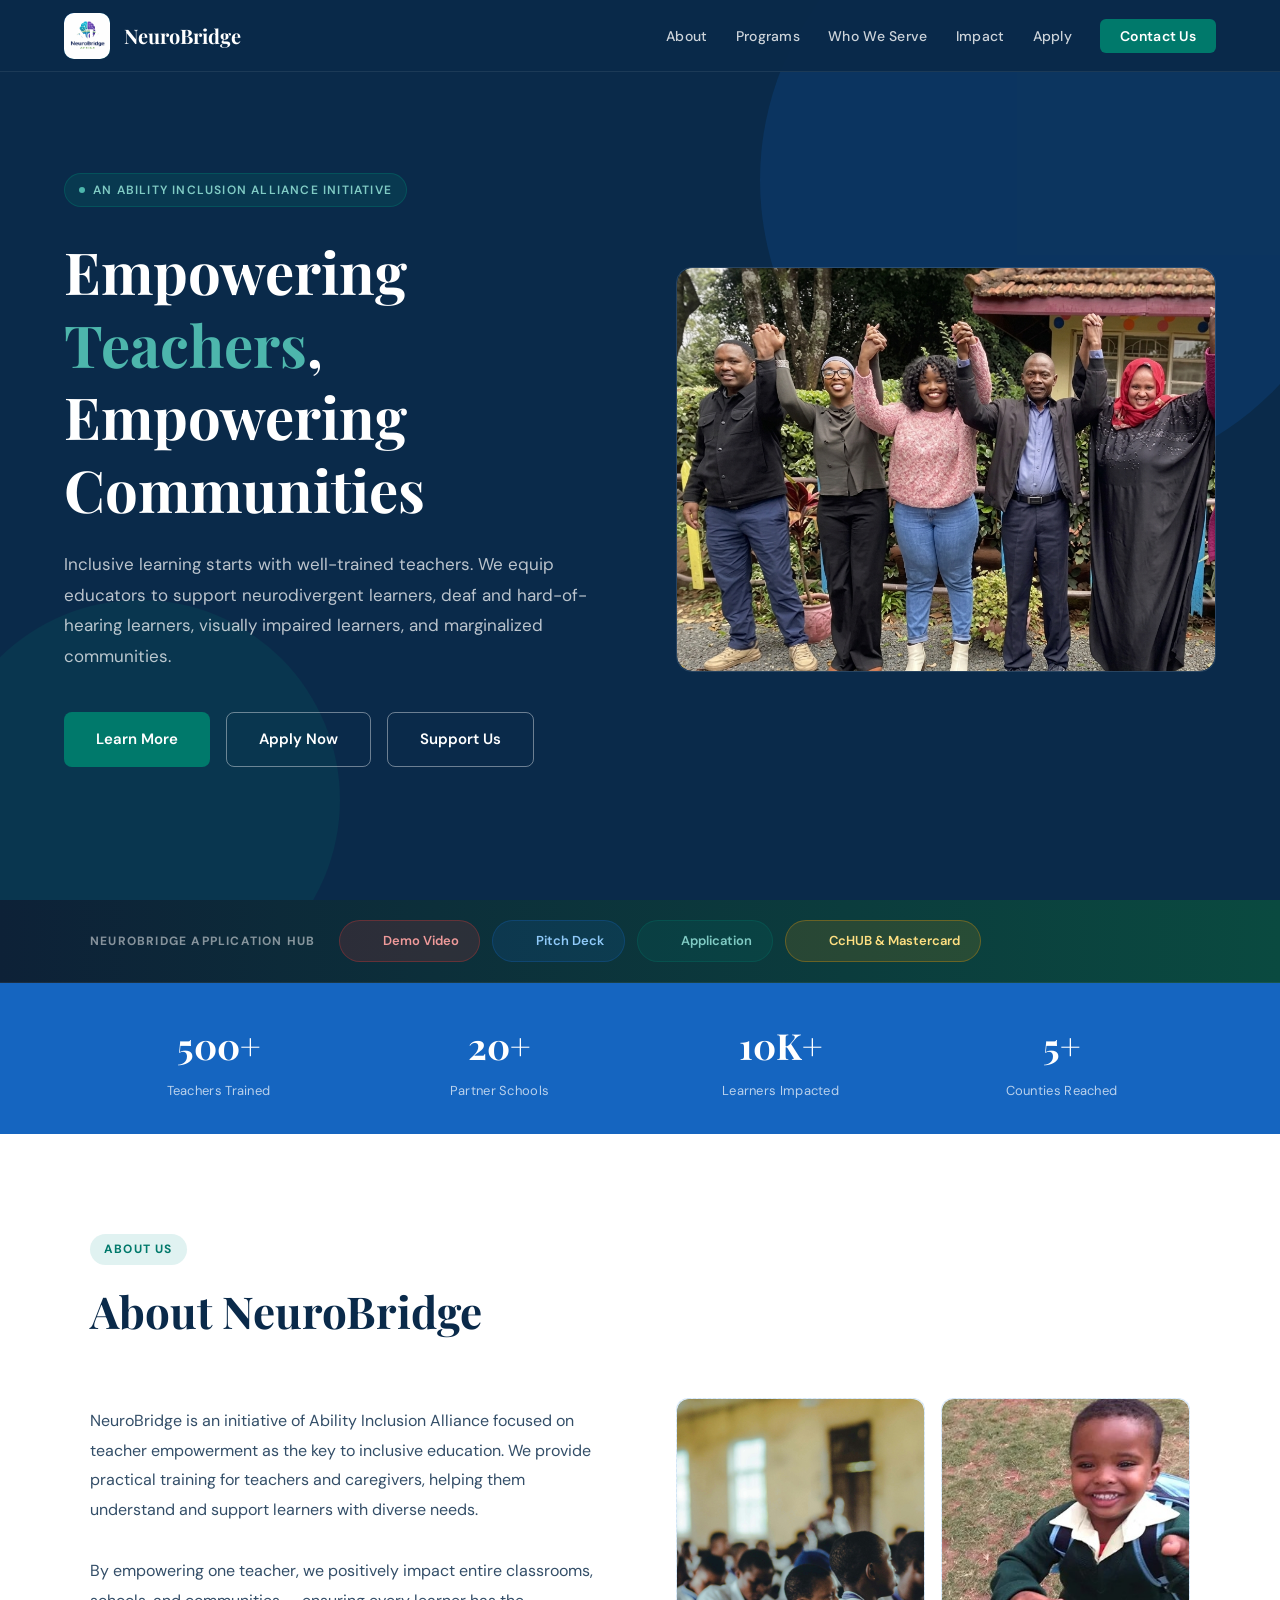
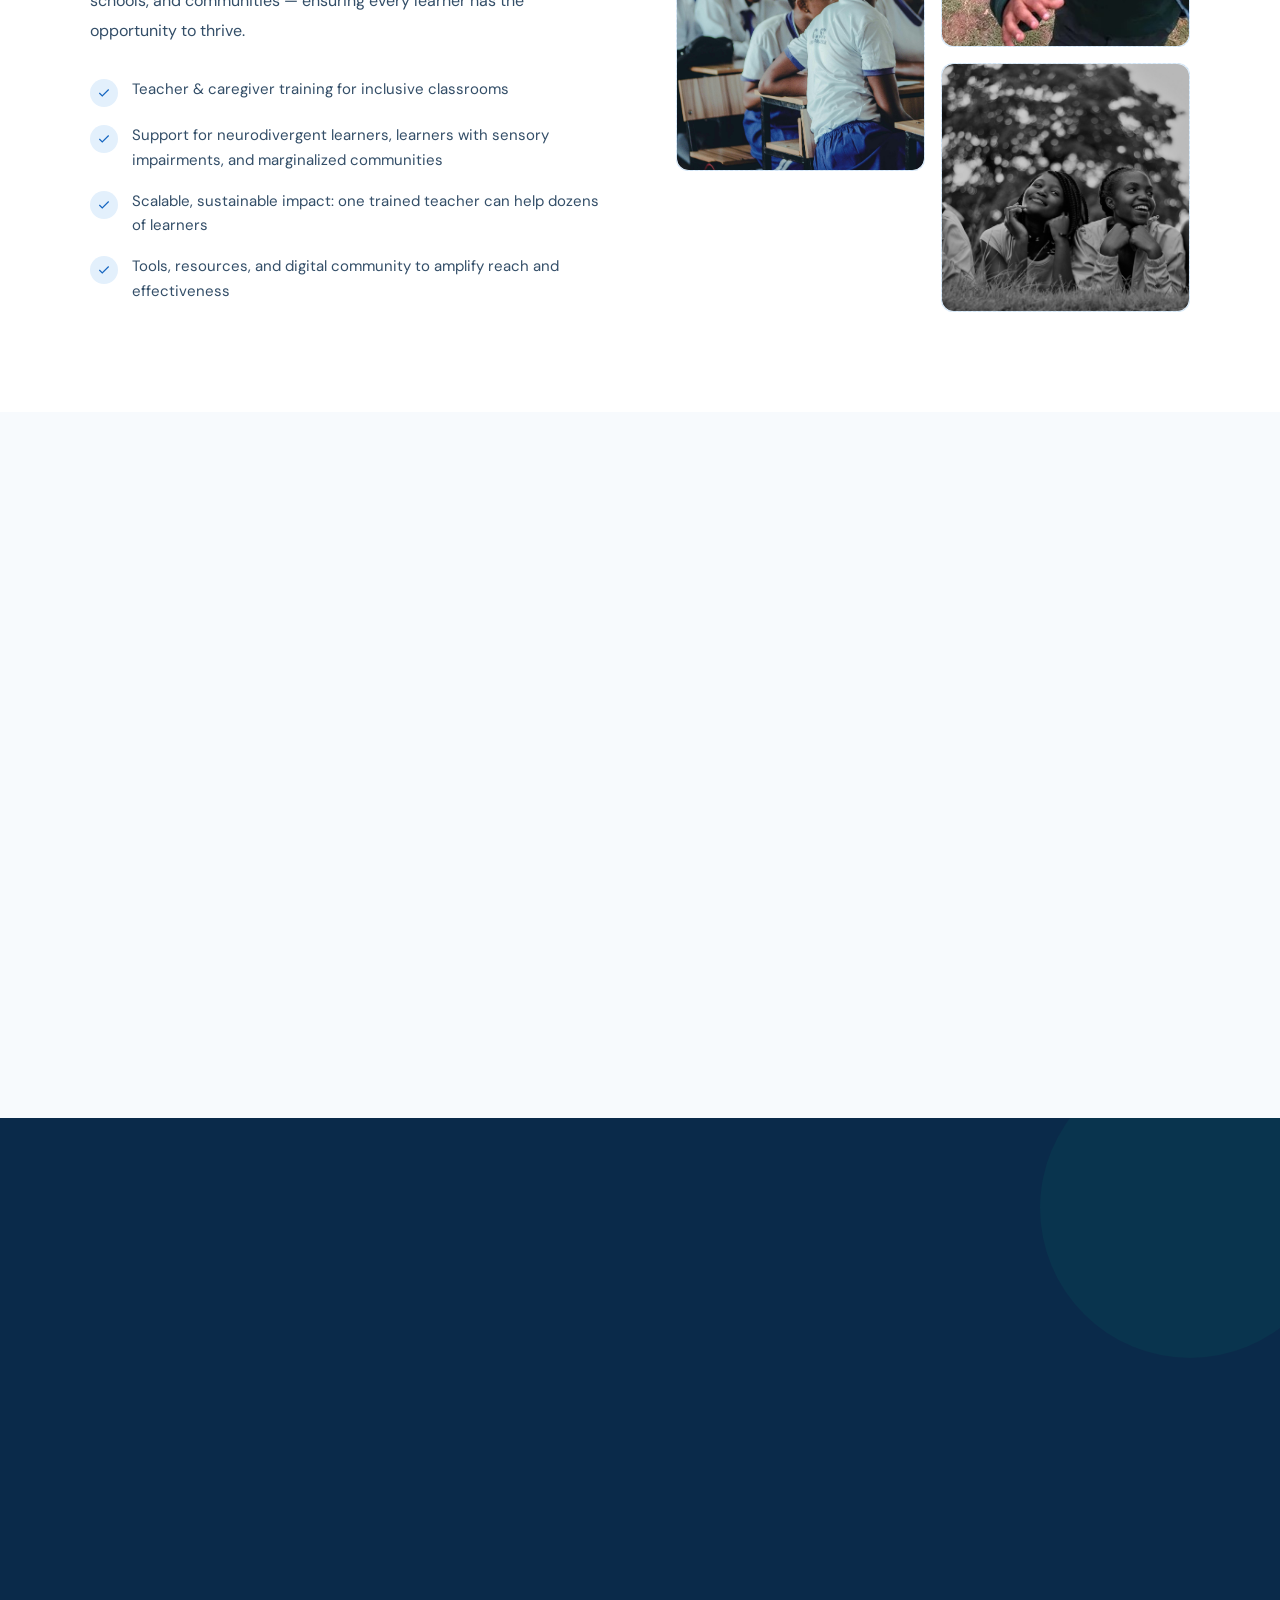
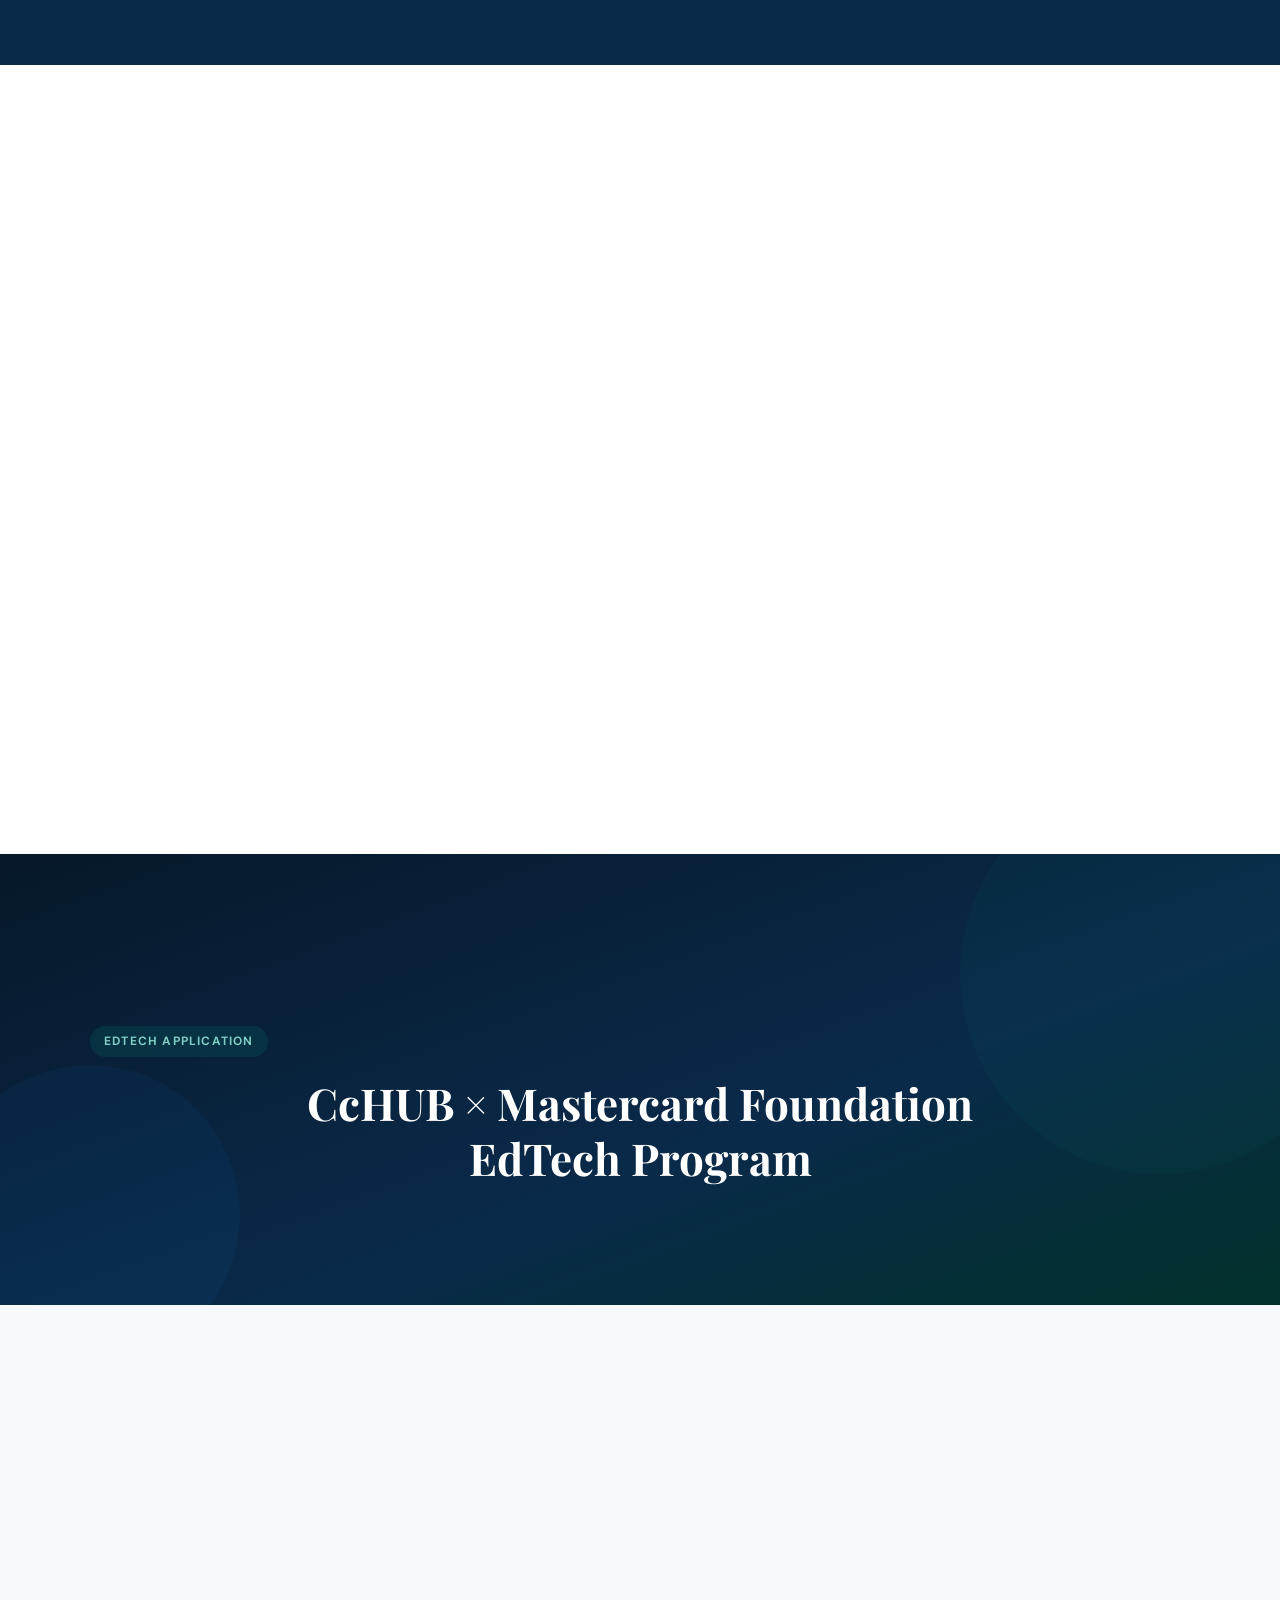
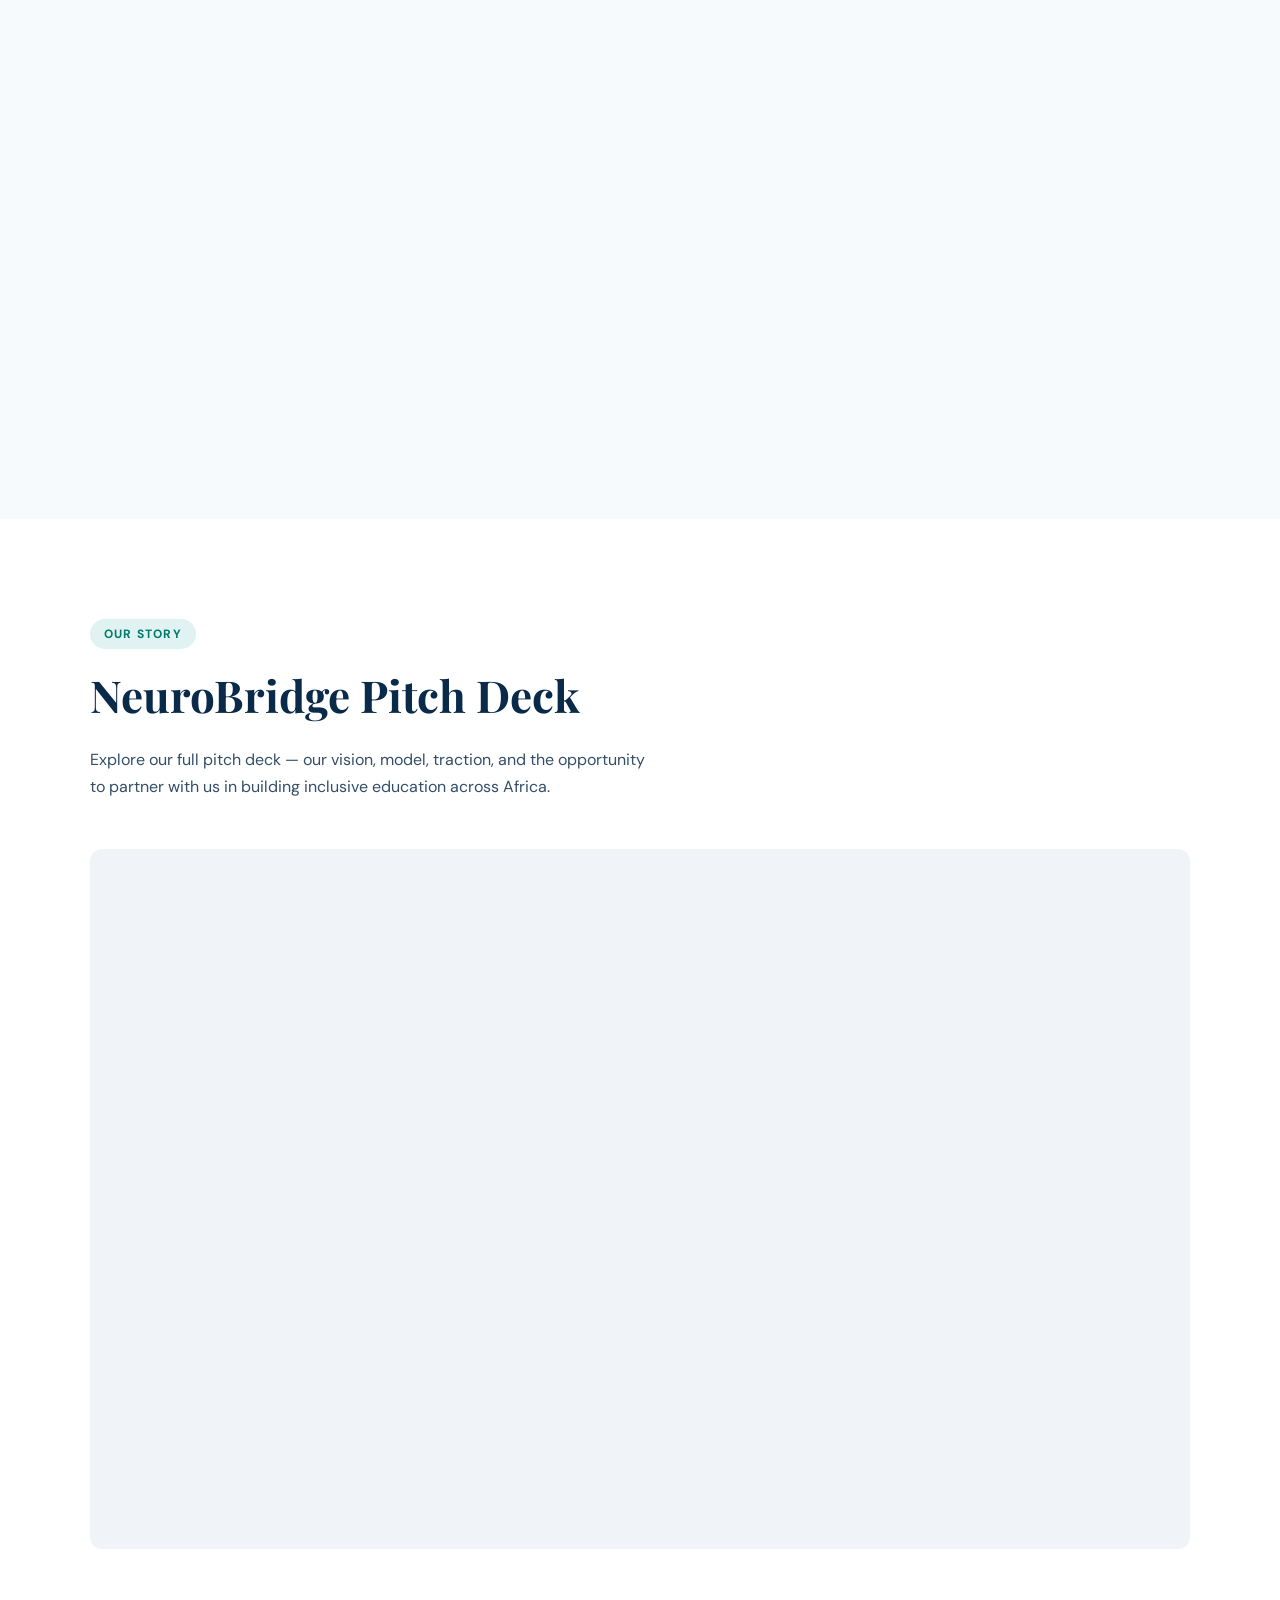
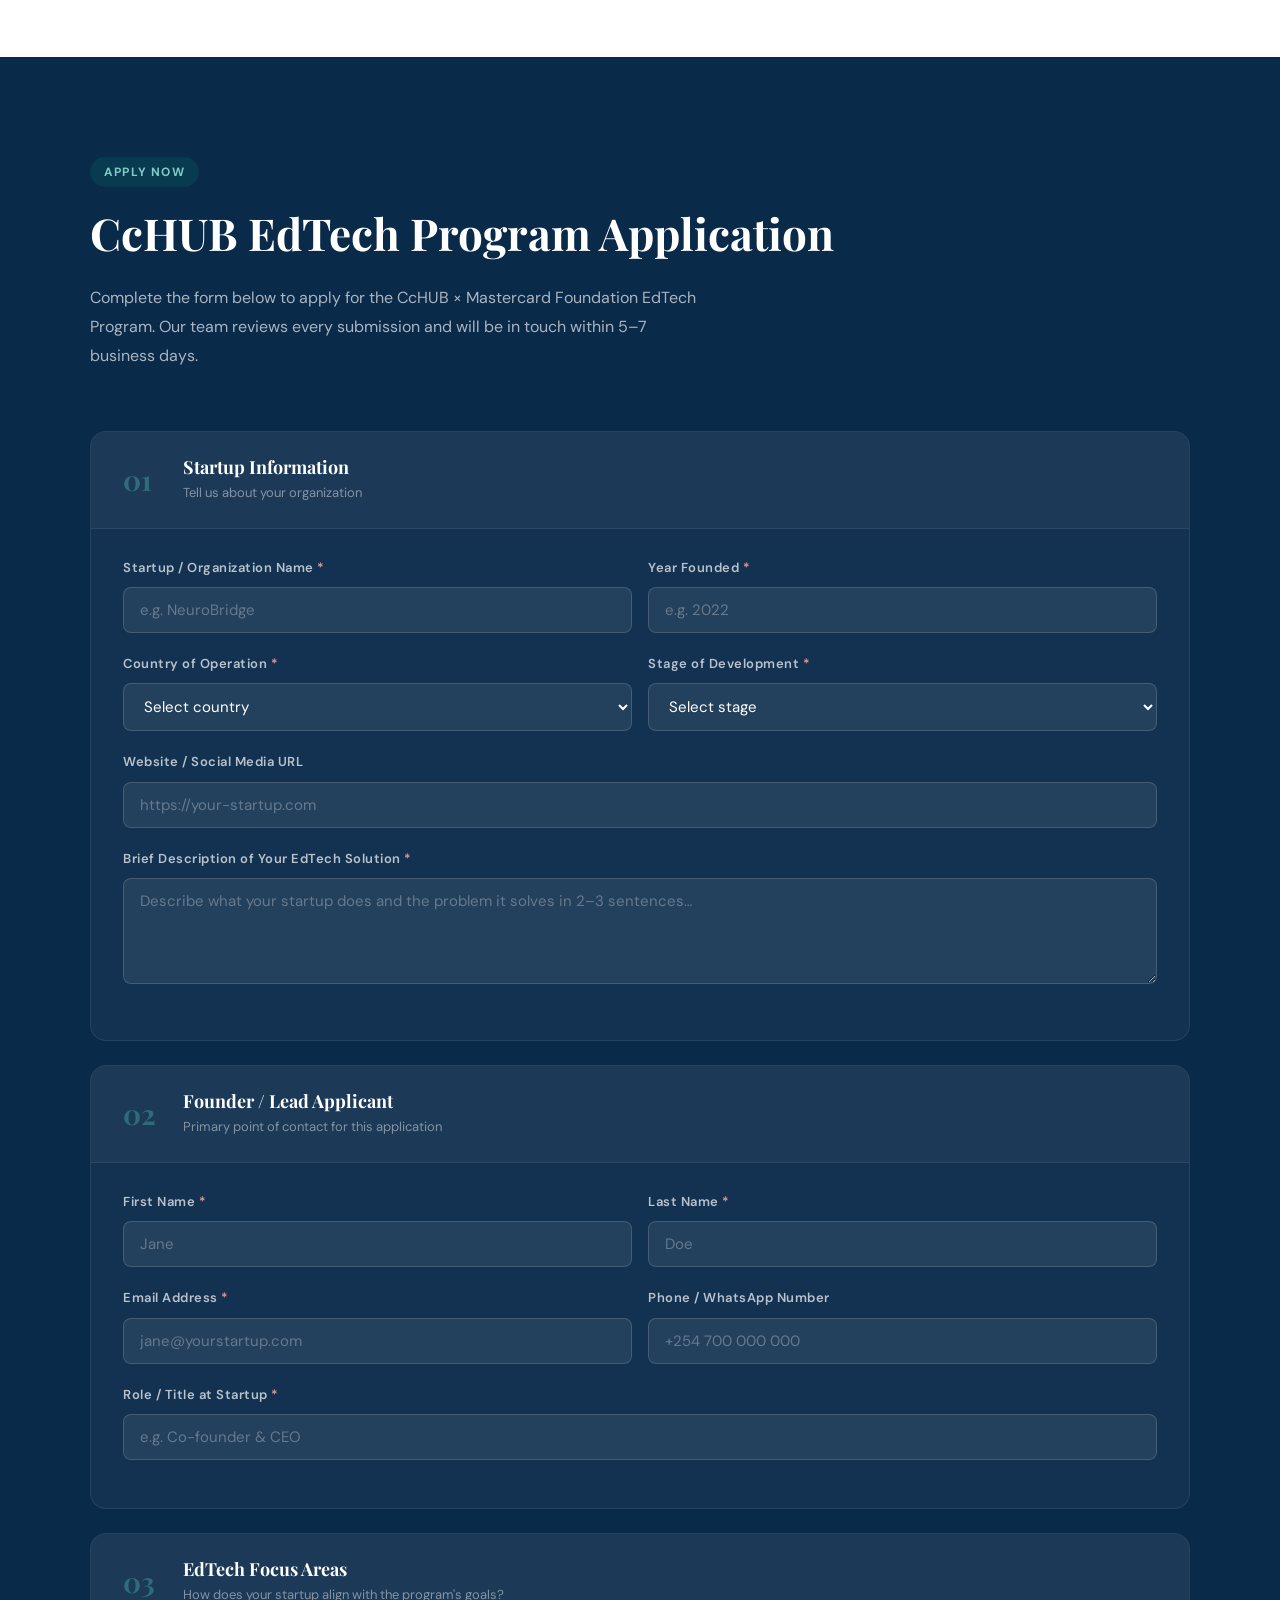
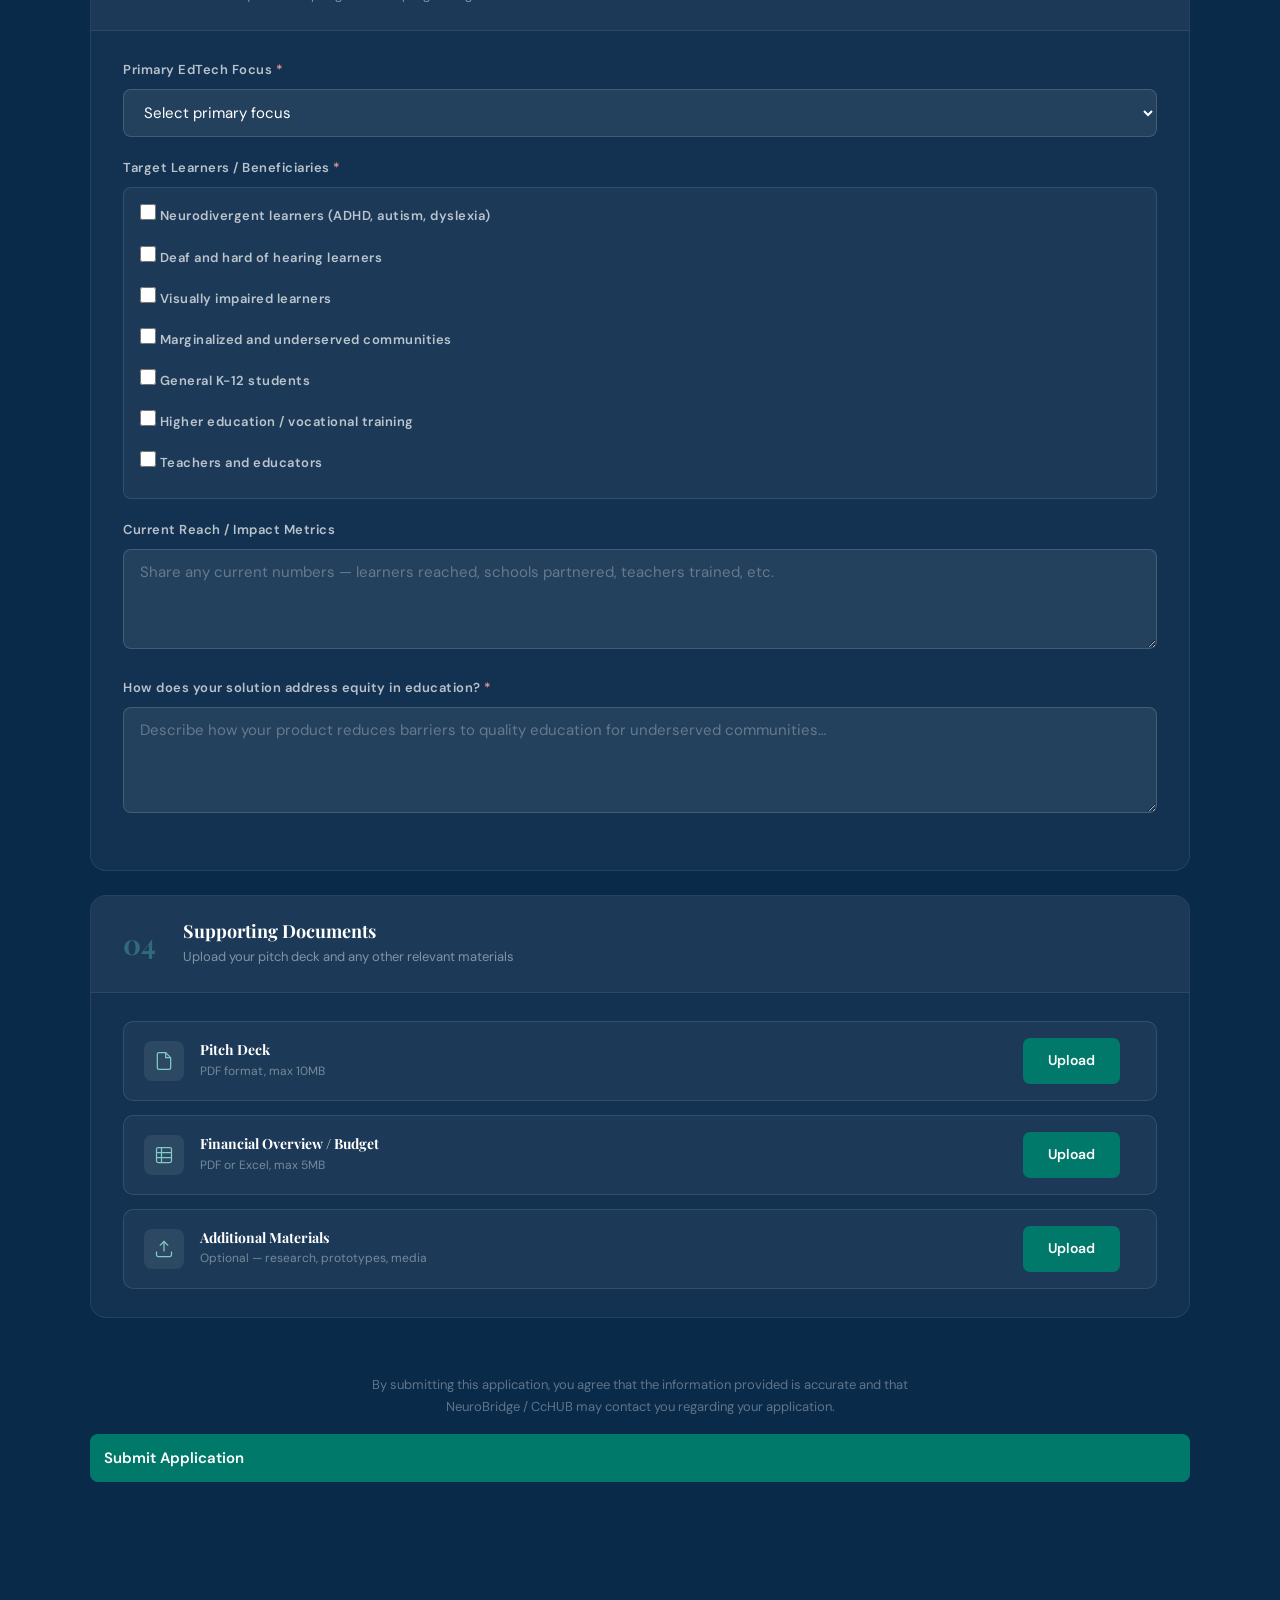
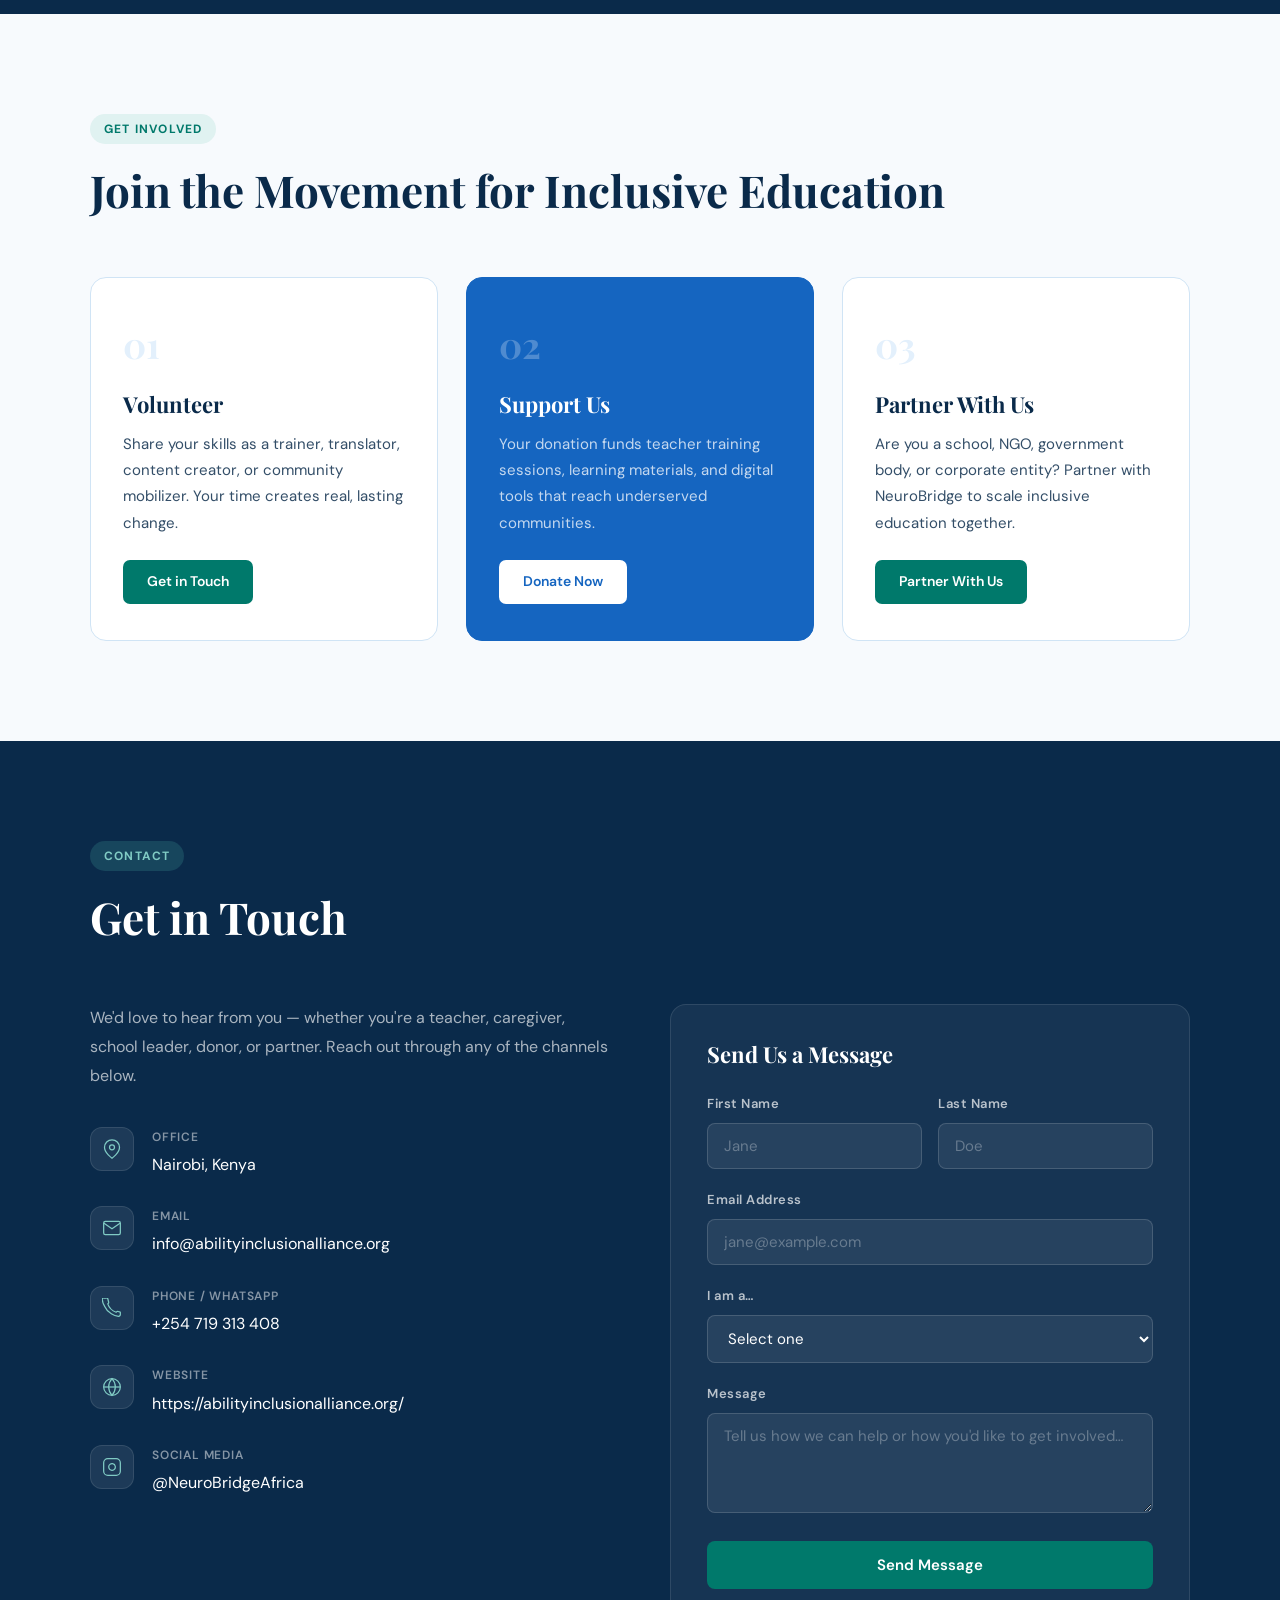
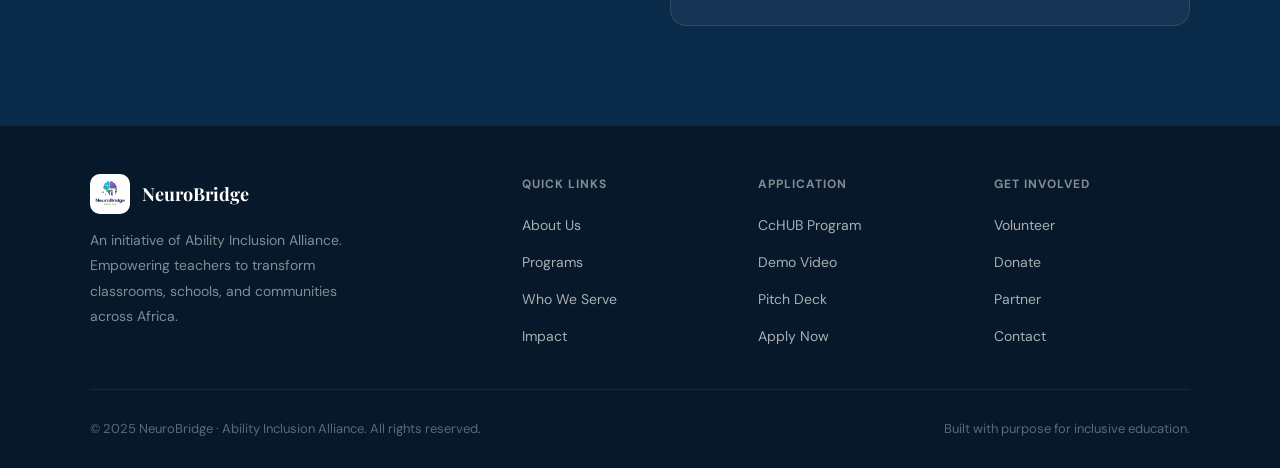
==== index.html @ bad1b362 "index update" ====
<!DOCTYPE html>
<html lang="en">
<head>
  <meta charset="UTF-8" />
  <meta name="viewport" content="width=device-width, initial-scale=1.0" />
  <title>NeuroBridge – Empowering Teachers, Empowering Communities</title>
  <link href="https://fonts.googleapis.com/css2?family=Playfair+Display:wght@400;700&family=DM+Sans:wght@300;400;500;600&display=swap" rel="stylesheet" />
  <link rel="stylesheet" href="style.css">
</head>
<body>

<!-- ── NAV ── -->
<nav>
  <a href="#hero" class="nav-logo">
    <div class="logo-placeholder">
      <img src="logo.png" alt="NeuroBridge Logo" class="nav-logo-img" onerror="this.style.display='none'; this.nextElementSibling.style.display='flex';" />
      <span class="logo-fallback">NB</span>
    </div>
    <span class="nav-brand">NeuroBridge</span>
  </a>
  <ul class="nav-links">
    <li><a href="#about">About</a></li>
    <li><a href="#programs">Programs</a></li>
    <li><a href="#serve">Who We Serve</a></li>
    <li><a href="#impact">Impact</a></li>
    <li><a href="#cchub">Apply</a></li>
    <li><a href="#contact" class="nav-cta">Contact Us</a></li>
  </ul>
  <button class="nav-hamburger" aria-label="Menu">
    <span></span><span></span><span></span>
  </button>
</nav>

<!-- ── HERO ── -->
<section id="hero">
  <div class="hero-bg-shapes"></div>
  <div class="hero-inner">
    <div class="hero-text fade-up">
      <div class="hero-badge">An Ability Inclusion Alliance Initiative</div>
      <h1>Empowering <span>Teachers</span>, Empowering Communities</h1>
      <p>Inclusive learning starts with well-trained teachers. We equip educators to support neurodivergent learners, deaf and hard-of-hearing learners, visually impaired learners, and marginalized communities.</p>
      <div class="hero-btns">
        <a href="#about" class="btn-primary">Learn More</a>
        <a href="#cchub" class="btn-outline">Apply Now</a>
        <a href="#get-involved" class="btn-outline">Support Us</a>
      </div>
    </div>
    <div class="hero-visual fade-up" style="animation-delay: 0.2s;">
      <div class="hero-img-main upload-zone" data-label="Hero Image" data-size="800×600px" data-target="hero-img">
        <img src="image1.png" alt="Hero" class="uploaded-img" onerror="this.style.display='none'; this.nextElementSibling.style.display='flex';" />
        <div class="upload-placeholder">
          <div class="img-icon">
            <svg viewBox="0 0 24 24" stroke-width="1.5"><rect x="3" y="3" width="18" height="18" rx="2"/><circle cx="8.5" cy="8.5" r="1.5"/><polyline points="21 15 16 10 5 21"/></svg>
          </div>
          
            <input type="file" accept="image/*" class="file-input" data-target="hero-img" />
            Choose Image
          </label>
        </div>
      </div>
    </div>
  </div>
</section>

<!-- ── QUICK NAV (Application Hub) ── -->
<div id="application-hub">
  <div class="hub-inner">
    <div class="hub-label">NeuroBridge Application Hub</div>
    <div class="hub-buttons">
      <a href="#demo-video" class="hub-btn video">
        <svg viewBox="0 0 24 24" fill="none" stroke-width="1.5"><circle cx="12" cy="12" r="10"/><polygon points="10 8 16 12 10 16 10 8"/></svg>
        Demo Video
      </a>
      <a href="#pitch-deck" class="hub-btn deck">
        <svg viewBox="0 0 24 24" fill="none" stroke-width="1.5"><rect x="2" y="3" width="20" height="14" rx="2"/><line x1="8" y1="21" x2="16" y2="21"/><line x1="12" y1="17" x2="12" y2="21"/></svg>
        Pitch Deck
      </a>
      <a href="#application" class="hub-btn apply">
        <svg viewBox="0 0 24 24" fill="none" stroke-width="1.5"><path d="M14 2H6a2 2 0 00-2 2v16a2 2 0 002 2h12a2 2 0 002-2V8z"/><polyline points="14 2 14 8 20 8"/><line x1="16" y1="13" x2="8" y2="13"/><line x1="16" y1="17" x2="8" y2="17"/></svg>
        Application
      </a>
      <a href="#cchub" class="hub-btn partner">
        <svg viewBox="0 0 24 24" fill="none" stroke-width="1.5"><path d="M17 21v-2a4 4 0 00-4-4H5a4 4 0 00-4 4v2"/><circle cx="9" cy="7" r="4"/><path d="M23 21v-2a4 4 0 00-3-3.87"/><path d="M16 3.13a4 4 0 010 7.75"/></svg>
        CcHUB & Mastercard
      </a>
    </div>
  </div>
</div>

<!-- ── STATS ── -->
<div id="stats">
  <div class="stats-inner">
    <div class="stat-item fade-up">
      <div class="stat-num">500+</div>
      <div class="stat-label">Teachers Trained</div>
    </div>
    <div class="stat-item fade-up" style="transition-delay:0.1s">
      <div class="stat-num">20+</div>
      <div class="stat-label">Partner Schools</div>
    </div>
    <div class="stat-item fade-up" style="transition-delay:0.2s">
      <div class="stat-num">10K+</div>
      <div class="stat-label">Learners Impacted</div>
    </div>
    <div class="stat-item fade-up" style="transition-delay:0.3s">
      <div class="stat-num">5+</div>
      <div class="stat-label">Counties Reached</div>
    </div>
  </div>
</div>

<!-- ── ABOUT ── -->
<section id="about">
  <div class="section-inner">
    <div class="fade-up">
      <span class="section-tag">About Us</span>
      <h2 class="section-title">About NeuroBridge</h2>
    </div>
    <div class="about-grid">
      <div class="about-text fade-up">
        <p>NeuroBridge is an initiative of Ability Inclusion Alliance focused on teacher empowerment as the key to inclusive education. We provide practical training for teachers and caregivers, helping them understand and support learners with diverse needs.</p>
        <p>By empowering one teacher, we positively impact entire classrooms, schools, and communities — ensuring every learner has the opportunity to thrive.</p>
        <ul class="key-points">
          <li>
            <span class="kp-icon"><svg viewBox="0 0 24 24" stroke-width="2"><polyline points="20 6 9 17 4 12"/></svg></span>
            Teacher &amp; caregiver training for inclusive classrooms
          </li>
          <li>
            <span class="kp-icon"><svg viewBox="0 0 24 24" stroke-width="2"><polyline points="20 6 9 17 4 12"/></svg></span>
            Support for neurodivergent learners, learners with sensory impairments, and marginalized communities
          </li>
          <li>
            <span class="kp-icon"><svg viewBox="0 0 24 24" stroke-width="2"><polyline points="20 6 9 17 4 12"/></svg></span>
            Scalable, sustainable impact: one trained teacher can help dozens of learners
          </li>
          <li>
            <span class="kp-icon"><svg viewBox="0 0 24 24" stroke-width="2"><polyline points="20 6 9 17 4 12"/></svg></span>
            Tools, resources, and digital community to amplify reach and effectiveness
          </li>
        </ul>
      </div>
      <div class="about-images fade-up">
        <div class="img-placeholder tall upload-zone" data-label="About Image 1" data-size="400×600px">
          <img src="image2.jpg" alt="About 1" class="uploaded-img" onerror="this.style.display='none'; this.nextElementSibling.style.display='flex';" />
          <div class="upload-placeholder">
            <svg viewBox="0 0 24 24" stroke-width="1.5"><rect x="3" y="3" width="18" height="18" rx="2"/><circle cx="8.5" cy="8.5" r="1.5"/><polyline points="21 15 16 10 5 21"/></svg>
            <span>About Image 1</span>
            <label class="upload-btn-label"><input type="file" accept="image/*" class="file-input" />Choose</label>
          </div>
        </div>
        <div class="img-placeholder square upload-zone" data-label="About Image 2">
          <img src="child1.jpg" alt="About 2" class="uploaded-img" onerror="this.style.display='none'; this.nextElementSibling.style.display='flex';" />
          <div class="upload-placeholder">
            <svg viewBox="0 0 24 24" stroke-width="1.5"><rect x="3" y="3" width="18" height="18" rx="2"/><circle cx="8.5" cy="8.5" r="1.5"/><polyline points="21 15 16 10 5 21"/></svg>
            <span>About Image 2</span>
            <label class="upload-btn-label"><input type="file" accept="image/*" class="file-input" />Choose</label>
          </div>
        </div>
        <div class="img-placeholder square upload-zone" data-label="About Image 3">
          <img src="image3.jpg" alt="About 3" class="uploaded-img" onerror="this.style.display='none'; this.nextElementSibling.style.display='flex';" />
          <div class="upload-placeholder">
            <svg viewBox="0 0 24 24" stroke-width="1.5"><rect x="3" y="3" width="18" height="18" rx="2"/><circle cx="8.5" cy="8.5" r="1.5"/><polyline points="21 15 16 10 5 21"/></svg>
            <span>About Image 3</span>
            <label class="upload-btn-label"><input type="file" accept="image/*" class="file-input" />Choose</label>
          </div>
        </div>
      </div>
    </div>
  </div>
</section>

<!-- ── PROGRAMS ── -->
<section id="programs">
  <div class="section-inner">
    <div class="fade-up">
      <span class="section-tag">Our Programs</span>
      <h2 class="section-title">Teacher-Focused Solutions</h2>
    </div>
    <div class="programs-grid">
      <div class="program-card fade-up">
        <div class="prog-icon blue">
          <svg viewBox="0 0 24 24" stroke-width="1.5"><path d="M12 14l9-5-9-5-9 5 9 5z"/><path d="M12 14l6.16-3.422a12.083 12.083 0 01.665 6.479A11.952 11.952 0 0012 20.055a11.952 11.952 0 00-6.824-2.998 12.078 12.078 0 01.665-6.479L12 14z"/></svg>
        </div>
        <h3>Teacher Training</h3>
        <p>Equipping educators with evidence-based strategies to support learners with diverse needs — from neurodivergent learners to those with sensory impairments. Practical, applicable, and transformative.</p>
      </div>
      <div class="program-card fade-up" style="transition-delay:0.1s">
        <div class="prog-icon teal">
          <svg viewBox="0 0 24 24" stroke-width="1.5"><path d="M17 21v-2a4 4 0 00-4-4H5a4 4 0 00-4 4v2"/><circle cx="9" cy="7" r="4"/><path d="M23 21v-2a4 4 0 00-3-3.87"/><path d="M16 3.13a4 4 0 010 7.75"/></svg>
        </div>
        <h3>Caregiver Support</h3>
        <p>Providing guidance for parents and guardians to reinforce inclusive practices at home — bridging the gap between school and family so learners receive consistent, compassionate support.</p>
      </div>
      <div class="program-card fade-up" style="transition-delay:0.2s">
        <div class="prog-icon green">
          <svg viewBox="0 0 24 24" stroke-width="1.5"><rect x="2" y="3" width="20" height="14" rx="2"/><line x1="8" y1="21" x2="16" y2="21"/><line x1="12" y1="17" x2="12" y2="21"/></svg>
        </div>
        <h3>Inclusive Learning Tools</h3>
        <p>Resources and digital platforms designed for both classroom and remote learning — accessible toolkits, digital community spaces, and reference materials that scale impact beyond the training room.</p>
      </div>
    </div>
  </div>
</section>

<!-- ── WHO WE SERVE ── -->
<section id="serve">
  <div class="section-inner">
    <div class="fade-up">
      <span class="section-tag">Who We Serve</span>
      <h2 class="section-title">Every Learner Deserves to Thrive</h2>
    </div>
    <div class="serve-grid">
      <div class="serve-card fade-up">
        <h4>Neurodivergent Learners</h4>
        <p>ADHD, autism, dyslexia, and related learning profiles supported in inclusive classrooms</p>
      </div>
      <div class="serve-card fade-up" style="transition-delay:0.08s">
        <h4>Deaf & Hard of Hearing</h4>
        <p>Sign language, lip-reading support, and communication tools for hearing-impaired learners</p>
      </div>
      <div class="serve-card fade-up" style="transition-delay:0.16s">
        <h4>Visually Impaired Learners</h4>
        <p>Braille, tactile learning, and assistive technology strategies for visually impaired students</p>
      </div>
      <div class="serve-card fade-up" style="transition-delay:0.24s">
        <h4>Marginalized Communities</h4>
        <p>Underserved and marginalized learners who face systemic barriers to quality education</p>
      </div>
      <div class="serve-card fade-up" style="transition-delay:0.32s">
        <h4>Mainstream Classrooms</h4>
        <p>All teachers in mainstream settings who want to build more inclusive, welcoming classrooms</p>
      </div>
    </div>
  </div>
</section>

<!-- ── IMPACT / GALLERY ── -->
<section id="impact">
  <div class="section-inner">
    <div class="fade-up">
      <span class="section-tag">Impact in Action</span>
      <h2 class="section-title">Transforming Classrooms, One Teacher at a Time</h2>
      <p style="color: var(--text-mid); max-width:560px; margin-top:16px; font-size:16px;">Our training reaches real educators in real schools. Every teacher trained creates a ripple effect — touching dozens of learners and entire families.</p>
    </div>
    <div class="gallery-strip">
      <div class="gallery-img upload-zone fade-up">
        <img src="Annab.jpg" alt="Impact 1" class="uploaded-img" onerror="this.style.display='none'; this.nextElementSibling.style.display='flex';" />
        <div class="upload-placeholder">
          <svg viewBox="0 0 24 24" stroke-width="1.5"><rect x="3" y="3" width="18" height="18" rx="2"/><circle cx="8.5" cy="8.5" r="1.5"/><polyline points="21 15 16 10 5 21"/></svg>
          <span>Impact Photo 1</span>
          <span class="upload-hint">Training session</span>
          <label class="upload-btn-label"><input type="file" accept="image/*" class="file-input" />Choose</label>
        </div>
      </div>
      <div class="gallery-img upload-zone fade-up" style="transition-delay:0.1s">
        <img src="image4.jpg" alt="Impact 2" class="uploaded-img" onerror="this.style.display='none'; this.nextElementSibling.style.display='flex';" />
        <div class="upload-placeholder">
          <svg viewBox="0 0 24 24" stroke-width="1.5"><rect x="3" y="3" width="18" height="18" rx="2"/><circle cx="8.5" cy="8.5" r="1.5"/><polyline points="21 15 16 10 5 21"/></svg>
          <span>Impact Photo 2</span>
          <span class="upload-hint">Classroom activity</span>
          <label class="upload-btn-label"><input type="file" accept="image/*" class="file-input" />Choose</label>
        </div>
      </div>
      <div class="gallery-img upload-zone fade-up" style="transition-delay:0.2s">
        <img src="image5.jpg" alt="Impact 3" class="uploaded-img" onerror="this.style.display='none'; this.nextElementSibling.style.display='flex';" />
        <div class="upload-placeholder">
          <svg viewBox="0 0 24 24" stroke-width="1.5"><rect x="3" y="3" width="18" height="18" rx="2"/><circle cx="8.5" cy="8.5" r="1.5"/><polyline points="21 15 16 10 5 21"/></svg>
          <span>Impact Photo 3</span>
          <span class="upload-hint">Graduation ceremony</span>
          <label class="upload-btn-label"><input type="file" accept="image/*" class="file-input" />Choose</label>
        </div>
      </div>
      <div class="gallery-img upload-zone fade-up" style="transition-delay:0.3s">
        <img src="image6.jpg" alt="Impact 4" class="uploaded-img" onerror="this.style.display='none'; this.nextElementSibling.style.display='flex';" />
        <div class="upload-placeholder">
          <svg viewBox="0 0 24 24" stroke-width="1.5"><rect x="3" y="3" width="18" height="18" rx="2"/><circle cx="8.5" cy="8.5" r="1.5"/><polyline points="21 15 16 10 5 21"/></svg>
          <span>Impact Photo 4</span>
          <span class="upload-hint">Community event</span>
          <label class="upload-btn-label"><input type="file" accept="image/*" class="file-input" />Choose</label>
        </div>
      </div>
    </div>
  </div>
</section>

<!-- ══════════════════════════════════════════════════════════
     ── CCHUB & MASTERCARD FOUNDATION SECTION ──
══════════════════════════════════════════════════════════ -->
<section id="cchub">
  <div class="section-inner">
    <div class="cchub-header fade-up">
      <div class="cchub-partner-logos">
        <!-- CcHUB Logo -->
        
        <div class="partner-times">×</div>
        
        </div>
      </div>
      <span class="section-tag cchub-tag">EdTech Application</span>
      <h2 class="section-title cchub-title">CcHUB × Mastercard Foundation EdTech Program</h2>

  </div>
</section>

<!-- ── DEMO VIDEO ── -->
<section id="demo-video">
  <div class="section-inner">
    <div class="fade-up">
      <span class="section-tag">Watch & Learn</span>
      <h2 class="section-title">NeuroBridge Demo Video</h2>
      <p style="color:var(--text-mid); max-width:560px; margin-top:12px; font-size:16px;">See NeuroBridge in action — how we train teachers, support learners, and create inclusive classrooms across Kenya.</p>
    </div>
    <div class="video-container fade-up">
      <div class="video-wrapper" id="video-wrapper">
        <!-- If you have a video file, place it here. Or paste a YouTube embed URL below. -->
        <div class="video-upload-area" id="video-upload-area">
          <div class="video-upload-inner">
            <div class="video-play-icon">
              <svg viewBox="0 0 24 24" fill="none" stroke-width="1.5"><circle cx="12" cy="12" r="10"/><polygon points="10 8 16 12 10 16 10 8" fill="currentColor"/></svg>
            </div>
            <h3>Upload or Embed Your Demo Video</h3>
            <p>Upload a video file (MP4, WebM, MOV) or paste a YouTube/Vimeo URL</p>
            <div class="video-actions">
              <label class="btn-primary video-file-label">
                <input type="file" accept="video/*" id="video-file-input" />
                <svg viewBox="0 0 24 24" fill="none" stroke-width="1.5" width="16" height="16"><path d="M21 15v4a2 2 0 01-2 2H5a2 2 0 01-2-2v-4"/><polyline points="17 8 12 3 7 8"/><line x1="12" y1="3" x2="12" y2="15"/></svg>
                Upload Video File
              </label>
              <span class="video-or">or</span>
              <div class="video-url-row">
                <input type="url" id="video-url-input" placeholder="Paste YouTube or Vimeo URL…" class="video-url-field" />
                <button class="btn-teal" onclick="embedVideoUrl()">Embed</button>
              </div>
            </div>
          </div>
        </div>
        <!-- Video element (shown once a file is selected) -->
        <video id="video-player" controls style="display:none; width:100%; border-radius:12px; background:#000;"></video>
        <!-- iframe for YouTube/Vimeo (shown once URL is embedded) -->
        <div id="video-iframe-container" style="display:none; position:relative; padding-bottom:56.25%; height:0; overflow:hidden; border-radius:12px;"></div>
      </div>
    </div>
  </div>
</section>

<!-- ── PITCH DECK ── -->

<section id="pitch-deck">
  <div class="section-inner">
    <div class="fade-up">
      <span class="section-tag">Our Story</span>
      <h2 class="section-title">NeuroBridge Pitch Deck</h2>
      <p style="color:var(--text-mid); max-width:560px; margin-top:12px; font-size:16px;">
        Explore our full pitch deck — our vision, model, traction, and the opportunity to partner with us in building inclusive education across Africa.
      </p>
    </div>
    <div class="pitch-container fade-up">
      <!-- Embed Google Slides -->
      <iframe 
        src="https://docs.google.com/presentation/d/e/2PACX-1vQ1BL7_PK6HMsjrY8Bc3NliJBFxSLpm8q86/pub?start=false&loop=false&delayms=3000" 
        style="width:100%; height:700px; border:none; border-radius:12px; background:#f0f4f8;" 
        frameborder="0" 
        allowfullscreen 
        title="NeuroBridge Pitch Deck">
      </iframe>
    </div>
  </div>
</section>

<!-- ── APPLICATION FORM ── -->
<section id="application">
  <div class="section-inner">
    <div class="fade-up">
      <span class="section-tag">Apply Now</span>
      <h2 class="section-title">CcHUB EdTech Program Application</h2>
      <p style="color:rgba(255,255,255,0.65); max-width:620px; margin-top:12px; font-size:16px; line-height:1.8;">Complete the form below to apply for the CcHUB × Mastercard Foundation EdTech Program. Our team reviews every submission and will be in touch within 5–7 business days.</p>
    </div>
    <div class="application-form-wrap fade-up">

      <!-- Section 1: Startup Info -->
      <div class="app-section">
        <div class="app-section-header">
          <span class="app-step">01</span>
          <div>
            <h3>Startup Information</h3>
            <p>Tell us about your organization</p>
          </div>
        </div>
        <div class="app-fields">
          <div class="form-row">
            <div class="form-group">
              <label>Startup / Organization Name <span class="req">*</span></label>
              <input type="text" placeholder="e.g. NeuroBridge" />
            </div>
            <div class="form-group">
              <label>Year Founded <span class="req">*</span></label>
              <input type="number" placeholder="e.g. 2022" min="2000" max="2025" />
            </div>
          </div>
          <div class="form-row">
            <div class="form-group">
              <label>Country of Operation <span class="req">*</span></label>
              <select>
                <option value="">Select country</option>
                <option>Kenya</option>
                <option>Nigeria</option>
                <option>Ghana</option>
                <option>South Africa</option>
                <option>Rwanda</option>
                <option>Uganda</option>
                <option>Tanzania</option>
                <option>Ethiopia</option>
                <option>Other</option>
              </select>
            </div>
            <div class="form-group">
              <label>Stage of Development <span class="req">*</span></label>
              <select>
                <option value="">Select stage</option>
                <option>Idea / Concept</option>
                <option>MVP / Prototype</option>
                <option>Early Stage (Pilot)</option>
                <option>Growth Stage</option>
                <option>Scaling</option>
              </select>
            </div>
          </div>
          <div class="form-group">
            <label>Website / Social Media URL</label>
            <input type="url" placeholder="https://your-startup.com" />
          </div>
          <div class="form-group">
            <label>Brief Description of Your EdTech Solution <span class="req">*</span></label>
            <textarea placeholder="Describe what your startup does and the problem it solves in 2–3 sentences…" rows="4"></textarea>
          </div>
        </div>
      </div>

      <!-- Section 2: Founder Info -->
      <div class="app-section">
        <div class="app-section-header">
          <span class="app-step">02</span>
          <div>
            <h3>Founder / Lead Applicant</h3>
            <p>Primary point of contact for this application</p>
          </div>
        </div>
        <div class="app-fields">
          <div class="form-row">
            <div class="form-group">
              <label>First Name <span class="req">*</span></label>
              <input type="text" placeholder="Jane" />
            </div>
            <div class="form-group">
              <label>Last Name <span class="req">*</span></label>
              <input type="text" placeholder="Doe" />
            </div>
          </div>
          <div class="form-row">
            <div class="form-group">
              <label>Email Address <span class="req">*</span></label>
              <input type="email" placeholder="jane@yourstartup.com" />
            </div>
            <div class="form-group">
              <label>Phone / WhatsApp Number</label>
              <input type="tel" placeholder="+254 700 000 000" />
            </div>
          </div>
          <div class="form-group">
            <label>Role / Title at Startup <span class="req">*</span></label>
            <input type="text" placeholder="e.g. Co-founder & CEO" />
          </div>
        </div>
      </div>

      <!-- Section 3: EdTech Focus -->
      <div class="app-section">
        <div class="app-section-header">
          <span class="app-step">03</span>
          <div>
            <h3>EdTech Focus Areas</h3>
            <p>How does your startup align with the program's goals?</p>
          </div>
        </div>
        <div class="app-fields">
          <div class="form-group">
            <label>Primary EdTech Focus <span class="req">*</span></label>
            <select>
              <option value="">Select primary focus</option>
              <option>Expanding access to quality education</option>
              <option>Enhancing teacher and trainer effectiveness</option>
              <option>Fostering learner engagement through innovation</option>
              <option>Creating scalable impact in learning outcomes</option>
              <option>Multiple focus areas</option>
            </select>
          </div>
          <div class="form-group">
            <label>Target Learners / Beneficiaries <span class="req">*</span></label>
            <div class="checkbox-group">
              <label class="checkbox-label"><input type="checkbox" /> Neurodivergent learners (ADHD, autism, dyslexia)</label>
              <label class="checkbox-label"><input type="checkbox" /> Deaf and hard of hearing learners</label>
              <label class="checkbox-label"><input type="checkbox" /> Visually impaired learners</label>
              <label class="checkbox-label"><input type="checkbox" /> Marginalized and underserved communities</label>
              <label class="checkbox-label"><input type="checkbox" /> General K-12 students</label>
              <label class="checkbox-label"><input type="checkbox" /> Higher education / vocational training</label>
              <label class="checkbox-label"><input type="checkbox" /> Teachers and educators</label>
            </div>
          </div>
          <div class="form-group">
            <label>Current Reach / Impact Metrics</label>
            <textarea placeholder="Share any current numbers — learners reached, schools partnered, teachers trained, etc." rows="3"></textarea>
          </div>
          <div class="form-group">
            <label>How does your solution address equity in education? <span class="req">*</span></label>
            <textarea placeholder="Describe how your product reduces barriers to quality education for underserved communities…" rows="4"></textarea>
          </div>
        </div>
      </div>

      <!-- Section 4: Documents -->
      <div class="app-section">
        <div class="app-section-header">
          <span class="app-step">04</span>
          <div>
            <h3>Supporting Documents</h3>
            <p>Upload your pitch deck and any other relevant materials</p>
          </div>
        </div>
        <div class="app-fields">
          <div class="doc-upload-row">
            <div class="doc-upload-box" id="doc-pitch-box">
              <div class="doc-icon">
                <svg viewBox="0 0 24 24" fill="none" stroke-width="1.5"><path d="M14 2H6a2 2 0 00-2 2v16a2 2 0 002 2h12a2 2 0 002-2V8z"/><polyline points="14 2 14 8 20 8"/></svg>
              </div>
              <div class="doc-info">
                <h4>Pitch Deck</h4>
                <p>PDF format, max 10MB</p>
              </div>
              <label class="btn-sm doc-upload-btn">
                <input type="file" accept=".pdf,.ppt,.pptx" class="doc-file-input" data-doc="pitch" />
                Upload
              </label>
              <span class="doc-status" id="pitch-status"></span>
            </div>
            <div class="doc-upload-box" id="doc-budget-box">
              <div class="doc-icon">
                <svg viewBox="0 0 24 24" fill="none" stroke-width="1.5"><rect x="3" y="3" width="18" height="18" rx="2"/><line x1="3" y1="9" x2="21" y2="9"/><line x1="3" y1="15" x2="21" y2="15"/><line x1="9" y1="3" x2="9" y2="21"/></svg>
              </div>
              <div class="doc-info">
                <h4>Financial Overview / Budget</h4>
                <p>PDF or Excel, max 5MB</p>
              </div>
              <label class="btn-sm doc-upload-btn">
                <input type="file" accept=".pdf,.xls,.xlsx" class="doc-file-input" data-doc="budget" />
                Upload
              </label>
              <span class="doc-status" id="budget-status"></span>
            </div>
            <div class="doc-upload-box" id="doc-extra-box">
              <div class="doc-icon">
                <svg viewBox="0 0 24 24" fill="none" stroke-width="1.5"><path d="M21 15v4a2 2 0 01-2 2H5a2 2 0 01-2-2v-4"/><polyline points="17 8 12 3 7 8"/><line x1="12" y1="3" x2="12" y2="15"/></svg>
              </div>
              <div class="doc-info">
                <h4>Additional Materials</h4>
                <p>Optional — research, prototypes, media</p>
              </div>
              <label class="btn-sm doc-upload-btn">
                <input type="file" accept=".pdf,.jpg,.png,.mp4" class="doc-file-input" data-doc="extra" multiple />
                Upload
              </label>
              <span class="doc-status" id="extra-status"></span>
            </div>
          </div>
        </div>
      </div>

      <!-- Submit -->
      <div class="app-submit fade-up">
        <p class="app-disclaimer">By submitting this application, you agree that the information provided is accurate and that NeuroBridge / CcHUB may contact you regarding your application.</p>
        <button class="btn-form app-submit-btn" type="button" onclick="submitApplication()">
          Submit Application
          <svg viewBox="0 0 24 24" fill="none" stroke-width="2" width="18" height="18"><line x1="5" y1="12" x2="19" y2="12"/><polyline points="12 5 19 12 12 19"/></svg>
        </button>
      </div>
    </div>
  </div>
</section>

<!-- ── GET INVOLVED ── -->
<section id="get-involved">
  <div class="section-inner">
    <div class="fade-up">
      <span class="section-tag">Get Involved</span>
      <h2 class="section-title">Join the Movement for Inclusive Education</h2>
    </div>
    <div class="involved-grid">
      <div class="involved-card fade-up">
        <div class="ic-num">01</div>
        <h3>Volunteer</h3>
        <p>Share your skills as a trainer, translator, content creator, or community mobilizer. Your time creates real, lasting change.</p>
        <a href="#contact" class="btn-sm">Get in Touch</a>
      </div>
      <div class="involved-card featured fade-up" style="transition-delay:0.1s">
        <div class="ic-num">02</div>
        <h3>Support Us</h3>
        <p>Your donation funds teacher training sessions, learning materials, and digital tools that reach underserved communities.</p>
        <a href="#contact" class="btn-sm white">Donate Now</a>
      </div>
      <div class="involved-card fade-up" style="transition-delay:0.2s">
        <div class="ic-num">03</div>
        <h3>Partner With Us</h3>
        <p>Are you a school, NGO, government body, or corporate entity? Partner with NeuroBridge to scale inclusive education together.</p>
        <a href="#contact" class="btn-sm">Partner With Us</a>
      </div>
    </div>
  </div>
</section>

<!-- ── CONTACT ── -->
<section id="contact">
  <div class="section-inner">
    <div class="fade-up">
      <span class="section-tag">Contact</span>
      <h2 class="section-title">Get in Touch</h2>
    </div>
    <div class="contact-grid">
      <div class="contact-info fade-up">
        <p style="color:rgba(255,255,255,0.65); font-size:16px; line-height:1.8; margin-bottom:8px;">We'd love to hear from you — whether you're a teacher, caregiver, school leader, donor, or partner. Reach out through any of the channels below.</p>

        <div class="contact-item">
          <div class="ci-icon"><svg viewBox="0 0 24 24" stroke-width="1.5"><path d="M21 10c0 7-9 13-9 13s-9-6-9-13a9 9 0 0118 0z"/><circle cx="12" cy="10" r="3"/></svg></div>
          <div><div class="ci-label">Office</div><div class="ci-value">Nairobi, Kenya</div></div>
        </div>
        <div class="contact-item">
          <div class="ci-icon"><svg viewBox="0 0 24 24" stroke-width="1.5"><path d="M4 4h16c1.1 0 2 .9 2 2v12c0 1.1-.9 2-2 2H4c-1.1 0-2-.9-2-2V6c0-1.1.9-2 2-2z"/><polyline points="22,6 12,13 2,6"/></svg></div>
          <div><div class="ci-label">Email</div><div class="ci-value">info@abilityinclusionalliance.org</div></div>
        </div>
        <div class="contact-item">
          <div class="ci-icon"><svg viewBox="0 0 24 24" stroke-width="1.5"><path d="M22 16.92v3a2 2 0 01-2.18 2 19.79 19.79 0 01-8.63-3.07A19.5 19.5 0 013.07 9.8 19.79 19.79 0 01.22 1.18 2 2 0 012.18 0h3a2 2 0 012 1.72 12.84 12.84 0 00.7 2.81 2 2 0 01-.45 2.11L6.91 7.1A16 16 0 0016.9 17.09l.46-.46a2 2 0 012.11-.45 12.84 12.84 0 002.81.7A2 2 0 0122 16.92z"/></svg></div>
          <div><div class="ci-label">Phone / WhatsApp</div><div class="ci-value">+254 719 313 408</div></div>
        </div>
        <div class="contact-item">
          <div class="ci-icon"><svg viewBox="0 0 24 24" stroke-width="1.5"><circle cx="12" cy="12" r="10"/><line x1="2" y1="12" x2="22" y2="12"/><path d="M12 2a15.3 15.3 0 014 10 15.3 15.3 0 01-4 10 15.3 15.3 0 01-4-10 15.3 15.3 0 014-10z"/></svg></div>
          <div><div class="ci-label">Website</div><div class="ci-value">https://abilityinclusionalliance.org/</div></div>
        </div>
        <div class="contact-item">
          <div class="ci-icon"><svg viewBox="0 0 24 24" stroke-width="1.5"><rect x="2" y="2" width="20" height="20" rx="5"/><path d="M16 11.37A4 4 0 1112.63 8 4 4 0 0116 11.37z"/><line x1="17.5" y1="6.5" x2="17.51" y2="6.5"/></svg></div>
          <div><div class="ci-label">Social Media</div><div class="ci-value">@NeuroBridgeAfrica</div></div>
        </div>
      </div>

      <div class="contact-form fade-up">
        <h3 style="font-size:22px; color:white; margin-bottom:24px;">Send Us a Message</h3>
        <div class="form-row">
          <div class="form-group">
            <label>First Name</label>
            <input type="text" placeholder="Jane" />
          </div>
          <div class="form-group">
            <label>Last Name</label>
            <input type="text" placeholder="Doe" />
          </div>
        </div>
        <div class="form-group">
          <label>Email Address</label>
          <input type="email" placeholder="jane@example.com" />
        </div>
        <div class="form-group">
          <label>I am a…</label>
          <select>
            <option value="">Select one</option>
            <option>Teacher / Educator</option>
            <option>Caregiver / Parent</option>
            <option>School Administrator</option>
            <option>NGO / Partner Organization</option>
            <option>Donor / Supporter</option>
            <option>Other</option>
          </select>
        </div>
        <div class="form-group">
          <label>Message</label>
          <textarea placeholder="Tell us how we can help or how you'd like to get involved…"></textarea>
        </div>
        <button class="btn-form" type="button">Send Message</button>
      </div>
    </div>
  </div>
</section>

<!-- ── FOOTER ── -->
<footer>
  <div class="footer-inner">
    <div class="footer-top">
      <div class="footer-brand">
        <div style="display:flex; align-items:center; gap:12px;">
          <div class="logo-placeholder" style="width:40px;height:40px;font-size:15px; position:relative; overflow:hidden;">
            <img src="logo.png" alt="NeuroBridge" style="width:100%;height:100%;object-fit:cover;border-radius:8px;" onerror="this.style.display='none';" />
            <span style="position:absolute;inset:0;display:flex;align-items:center;justify-content:center;">NB</span>
          </div>
          <span style="font-family:'Playfair Display',serif; font-size:18px; color:white; font-weight:700;">NeuroBridge</span>
        </div>
        <p>An initiative of Ability Inclusion Alliance. Empowering teachers to transform classrooms, schools, and communities across Africa.</p>
      </div>
      <div class="footer-col">
        <h5>Quick Links</h5>
        <ul>
          <li><a href="#about">About Us</a></li>
          <li><a href="#programs">Programs</a></li>
          <li><a href="#serve">Who We Serve</a></li>
          <li><a href="#impact">Impact</a></li>
        </ul>
      </div>
      <div class="footer-col">
        <h5>Application</h5>
        <ul>
          <li><a href="#cchub">CcHUB Program</a></li>
          <li><a href="#demo-video">Demo Video</a></li>
          <li><a href="#pitch-deck">Pitch Deck</a></li>
          <li><a href="#application">Apply Now</a></li>
        </ul>
      </div>
      <div class="footer-col">
        <h5>Get Involved</h5>
        <ul>
          <li><a href="#get-involved">Volunteer</a></li>
          <li><a href="#get-involved">Donate</a></li>
          <li><a href="#get-involved">Partner</a></li>
          <li><a href="#contact">Contact</a></li>
        </ul>
      </div>
    </div>
    <div class="footer-bottom">
      <span>© 2025 NeuroBridge · Ability Inclusion Alliance. All rights reserved.</span>
      <span>Built with purpose for inclusive education.</span>
    </div>
  </div>
</footer>

<script>
/* ── FADE UP OBSERVER ── */
const observer = new IntersectionObserver((entries) => {
  entries.forEach(e => {
    if (e.isIntersecting) {
      e.target.classList.add('visible');
      observer.unobserve(e.target);
    }
  });
}, { threshold: 0.1 });
document.querySelectorAll('.fade-up').forEach(el => observer.observe(el));

/* ── SMOOTH SCROLL ── */
document.querySelectorAll('a[href^="#"]').forEach(a => {
  a.addEventListener('click', function(e) {
    const target = document.querySelector(this.getAttribute('href'));
    if (target) {
      e.preventDefault();
      target.scrollIntoView({ behavior: 'smooth', block: 'start' });
    }
  });
});

/* ── CONTACT FORM ── */
const btnForm = document.querySelector('#contact .btn-form');
if (btnForm) {
  btnForm.addEventListener('click', function() {
    this.textContent = 'Message Sent ✓';
    this.style.background = '#00796b';
    setTimeout(() => {
      this.textContent = 'Send Message';
      this.style.background = '';
    }, 3000);
  });
}

/* ── IMAGE UPLOAD ZONES ── */
document.querySelectorAll('.upload-zone').forEach(zone => {
  const fileInput = zone.querySelector('.file-input');
  const uploadedImg = zone.querySelector('.uploaded-img');
  const placeholder = zone.querySelector('.upload-placeholder');

  if (!fileInput) return;

  // If the actual image (1.png, 2.png etc.) loaded, hide placeholder
  if (uploadedImg) {
    uploadedImg.addEventListener('load', function() {
      if (placeholder) placeholder.style.display = 'none';
      uploadedImg.style.display = 'block';
    });
    uploadedImg.addEventListener('error', function() {
      uploadedImg.style.display = 'none';
      if (placeholder) placeholder.style.display = 'flex';
    });
  }

  fileInput.addEventListener('change', function(e) {
    const file = e.target.files[0];
    if (!file) return;
    const url = URL.createObjectURL(file);
    if (uploadedImg) {
      uploadedImg.src = url;
      uploadedImg.style.display = 'block';
      if (placeholder) placeholder.style.display = 'none';
    }
  });

  // Drag & drop
  zone.addEventListener('dragover', e => { e.preventDefault(); zone.classList.add('drag-over'); });
  zone.addEventListener('dragleave', () => zone.classList.remove('drag-over'));
  zone.addEventListener('drop', e => {
    e.preventDefault();
    zone.classList.remove('drag-over');
    const file = e.dataTransfer.files[0];
    if (file && file.type.startsWith('image/')) {
      const url = URL.createObjectURL(file);
      if (uploadedImg) {
        uploadedImg.src = url;
        uploadedImg.style.display = 'block';
        if (placeholder) placeholder.style.display = 'none';
      }
    }
  });
});

/* ── VIDEO UPLOAD ── */
const videoFileInput = document.getElementById('video-file-input');
const videoPlayer = document.getElementById('video-player');
const videoUploadArea = document.getElementById('video-upload-area');

if (videoFileInput) {
  videoFileInput.addEventListener('change', function(e) {
    const file = e.target.files[0];
    if (!file) return;
    const url = URL.createObjectURL(file);
    videoPlayer.src = url;
    videoPlayer.style.display = 'block';
    videoUploadArea.style.display = 'none';
  });
}

function embedVideoUrl() {
  const urlInput = document.getElementById('video-url-input');
  const url = urlInput.value.trim();
  if (!url) return;

  let embedUrl = url;
  // Convert YouTube watch URL to embed
  if (url.includes('youtube.com/watch')) {
    const videoId = new URL(url).searchParams.get('v');
    embedUrl = `https://www.youtube.com/embed/${videoId}`;
  } else if (url.includes('youtu.be/')) {
    const videoId = url.split('youtu.be/')[1].split('?')[0];
    embedUrl = `https://www.youtube.com/embed/${videoId}`;
  } else if (url.includes('vimeo.com/')) {
    const videoId = url.split('vimeo.com/')[1];
    embedUrl = `https://player.vimeo.com/video/${videoId}`;
  }

  const container = document.getElementById('video-iframe-container');
  container.innerHTML = `<iframe src="${embedUrl}" style="position:absolute;top:0;left:0;width:100%;height:100%;border:none;border-radius:12px;" allowfullscreen></iframe>`;
  container.style.display = 'block';
  videoUploadArea.style.display = 'none';
}

/* ── PITCH DECK UPLOAD ── */
const pitchFileInput = document.getElementById('pitch-file-input');
const pitchViewer = document.getElementById('pitch-viewer');
const pitchUploadArea = document.getElementById('pitch-upload-area');

if (pitchFileInput) {
  pitchFileInput.addEventListener('change', function(e) {
    const file = e.target.files[0];
    if (!file) return;
    const url = URL.createObjectURL(file);
    pitchViewer.src = url;
    pitchViewer.style.display = 'block';
    pitchUploadArea.style.display = 'none';
  });
}

/* ── DOC UPLOADS (Application) ── */
document.querySelectorAll('.doc-file-input').forEach(input => {
  input.addEventListener('change', function(e) {
    const file = e.target.files[0];
    if (!file) return;
    const docType = this.dataset.doc;
    const statusEl = document.getElementById(docType + '-status');
    if (statusEl) {
      statusEl.textContent = '✓ ' + file.name;
      statusEl.style.color = '#43a047';
    }
    const box = this.closest('.doc-upload-box');
    if (box) box.classList.add('doc-uploaded');
  });
});

/* ── APPLICATION SUBMIT ── */
function submitApplication() {
  const btn = document.querySelector('.app-submit-btn');
  btn.innerHTML = 'Submitting…';
  btn.disabled = true;
  setTimeout(() => {
    btn.innerHTML = 'Application Submitted ✓ <svg viewBox="0 0 24 24" fill="none" stroke-width="2" width="18" height="18"><polyline points="20 6 9 17 4 12"/></svg>';
    btn.style.background = '#43a047';
  }, 1500);
}

/* ── HAMBURGER NAV ── */
const hamburger = document.querySelector('.nav-hamburger');
const navLinks = document.querySelector('.nav-links');
if (hamburger) {
  hamburger.addEventListener('click', () => {
    navLinks.classList.toggle('open');
    hamburger.classList.toggle('active');
  });
}
</script>
</body>
</html>
---- style.css ----
*, *::before, *::after { box-sizing: border-box; margin: 0; padding: 0; }

:root {
  --navy: #0a2a4a;
  --blue: #1565c0;
  --blue-mid: #1976d2;
  --blue-light: #e3f0fc;
  --teal: #00796b;
  --teal-light: #e0f2f1;
  --green-accent: #43a047;
  --white: #ffffff;
  --off-white: #f7fafd;
  --text-dark: #0d1b2a;
  --text-mid: #334e68;
  --text-muted: #6b8099;
  --border: #d0e4f5;
  --shadow: 0 4px 32px rgba(21, 101, 192, 0.10);
}

html { scroll-behavior: smooth; }

body {
  font-family: 'DM Sans', sans-serif;
  color: var(--text-dark);
  background: var(--white);
  line-height: 1.7;
  overflow-x: hidden;
}

h1, h2, h3, h4 {
  font-family: 'Playfair Display', serif;
  line-height: 1.25;
}

/* ─── NAV ─── */
nav {
  position: fixed; top: 0; left: 0; right: 0; z-index: 100;
  display: flex; align-items: center; justify-content: space-between;
  padding: 0 5%;
  height: 72px;
  background: rgba(10, 42, 74, 0.97);
  backdrop-filter: blur(8px);
  border-bottom: 1px solid rgba(255,255,255,0.08);
}

.nav-logo {
  display: flex; align-items: center; gap: 14px;
  text-decoration: none;
}

.logo-placeholder {
  width: 46px; height: 46px;
  border-radius: 10px;
  background: linear-gradient(135deg, var(--blue-mid), var(--teal));
  display: flex; align-items: center; justify-content: center;
  font-family: 'Playfair Display', serif;
  font-size: 18px;
  font-weight: 700;
  color: white;
  letter-spacing: -1px;
  overflow: hidden;
  position: relative;
}

.nav-logo-img {
  width: 100%; height: 100%;
  object-fit: cover;
  border-radius: 8px;
  position: absolute; inset: 0;
}

.logo-fallback {
  position: relative; z-index: 1;
}

.nav-brand {
  font-family: 'Playfair Display', serif;
  font-size: 20px;
  font-weight: 700;
  color: white;
}

.nav-links {
  display: flex; align-items: center; gap: 28px;
  list-style: none;
}

.nav-links a {
  color: rgba(255,255,255,0.8);
  text-decoration: none;
  font-size: 14px;
  font-weight: 500;
  letter-spacing: 0.3px;
  transition: color 0.2s;
}

.nav-links a:hover { color: white; }

.nav-cta {
  background: var(--teal) !important;
  color: white !important;
  padding: 8px 20px;
  border-radius: 6px;
  font-weight: 600 !important;
  transition: background 0.2s !important;
}

.nav-cta:hover { background: #00695c !important; }

.nav-hamburger {
  display: none;
  flex-direction: column; gap: 5px;
  background: none; border: none; cursor: pointer; padding: 4px;
}

.nav-hamburger span {
  display: block; width: 24px; height: 2px;
  background: white; border-radius: 2px;
  transition: transform 0.2s, opacity 0.2s;
}

.nav-hamburger.active span:nth-child(1) { transform: translateY(7px) rotate(45deg); }
.nav-hamburger.active span:nth-child(2) { opacity: 0; }
.nav-hamburger.active span:nth-child(3) { transform: translateY(-7px) rotate(-45deg); }

/* ─── HERO ─── */
#hero {
  position: relative;
  min-height: 100vh;
  display: flex; align-items: center;
  padding: 120px 5% 80px;
  overflow: hidden;
  background: var(--navy);
}

.hero-bg-shapes {
  position: absolute; inset: 0; pointer-events: none;
}

.hero-bg-shapes::before {
  content: '';
  position: absolute;
  top: -120px; right: -80px;
  width: 600px; height: 600px;
  border-radius: 50%;
  background: rgba(21, 101, 192, 0.18);
}

.hero-bg-shapes::after {
  content: '';
  position: absolute;
  bottom: -100px; left: -60px;
  width: 400px; height: 400px;
  border-radius: 50%;
  background: rgba(0, 121, 107, 0.15);
}

.hero-inner {
  position: relative; z-index: 2;
  max-width: 1200px; margin: 0 auto;
  display: grid; grid-template-columns: 1fr 1fr; gap: 72px; align-items: center;
}

.hero-text { max-width: 560px; }

.hero-badge {
  display: inline-flex; align-items: center; gap: 8px;
  background: rgba(0, 121, 107, 0.2);
  border: 1px solid rgba(0, 121, 107, 0.4);
  color: #80cbc4;
  font-size: 12px; font-weight: 600;
  letter-spacing: 1.2px; text-transform: uppercase;
  padding: 6px 14px; border-radius: 20px;
  margin-bottom: 28px;
}

.hero-badge::before {
  content: '';
  width: 6px; height: 6px; border-radius: 50%;
  background: #4db6ac;
}

.hero-text h1 {
  font-size: clamp(36px, 5vw, 58px);
  color: white;
  margin-bottom: 24px;
  font-weight: 700;
}

.hero-text h1 span { color: #4db6ac; }

.hero-text p {
  font-size: 17px;
  color: rgba(255,255,255,0.72);
  line-height: 1.8;
  margin-bottom: 40px;
}

.hero-btns { display: flex; gap: 16px; flex-wrap: wrap; }

.btn-primary {
  display: inline-flex; align-items: center; gap: 8px;
  background: var(--teal);
  color: white;
  padding: 14px 32px;
  border-radius: 8px;
  text-decoration: none;
  font-weight: 600;
  font-size: 15px;
  transition: background 0.2s, transform 0.15s;
}

.btn-primary:hover { background: #00695c; transform: translateY(-2px); }

.btn-outline {
  display: inline-block;
  border: 1.5px solid rgba(255,255,255,0.4);
  color: white;
  padding: 14px 32px;
  border-radius: 8px;
  text-decoration: none;
  font-weight: 600;
  font-size: 15px;
  transition: border-color 0.2s, background 0.2s, transform 0.15s;
}

.btn-outline:hover {
  border-color: white;
  background: rgba(255,255,255,0.08);
  transform: translateY(-2px);
}

.btn-teal {
  background: var(--teal);
  color: white;
  border: none;
  padding: 10px 20px;
  border-radius: 7px;
  font-size: 14px; font-weight: 600;
  font-family: 'DM Sans', sans-serif;
  cursor: pointer;
  transition: background 0.2s;
  white-space: nowrap;
}
.btn-teal:hover { background: #00695c; }

/* ─── HERO IMAGE UPLOAD ─── */
.hero-visual {
  display: flex; flex-direction: column; gap: 16px;
}

.hero-img-main {
  width: 100%; aspect-ratio: 4/3;
  border-radius: 16px;
  overflow: hidden;
  position: relative;
  border: 1px solid rgba(255,255,255,0.12);
}

/* ─── UPLOAD ZONES ─── */
.upload-zone {
  position: relative;
  cursor: pointer;
}

.upload-zone .uploaded-img {
  width: 100%; height: 100%;
  object-fit: cover;
  border-radius: inherit;
  display: block;
}

.upload-zone .upload-placeholder {
  position: absolute; inset: 0;
  display: flex; flex-direction: column; align-items: center; justify-content: center;
  gap: 10px;
  background: linear-gradient(135deg, rgba(21, 101, 192, 0.3), rgba(0, 121, 107, 0.3));
  color: rgba(255,255,255,0.6);
  font-size: 13px; text-align: center;
  border-radius: inherit;
  padding: 20px;
}

/* For non-hero upload zones (white bg) */
.img-placeholder .upload-placeholder {
  background: transparent;
  position: absolute; inset: 0;
  color: var(--text-muted);
}

.gallery-img .upload-placeholder {
  position: absolute; inset: 0;
  background: transparent;
}

.upload-hint { font-size: 11px; opacity: 0.7; }

.upload-btn-label {
  display: inline-flex; align-items: center; gap: 6px;
  background: rgba(0, 121, 107, 0.7);
  color: white;
  padding: 6px 14px;
  border-radius: 6px;
  font-size: 12px; font-weight: 600;
  cursor: pointer;
  transition: background 0.2s;
  margin-top: 4px;
}
.upload-btn-label:hover { background: var(--teal); }
.upload-btn-label.sm { padding: 4px 10px; font-size: 11px; }
.upload-btn-label input[type="file"] { display: none; }

.upload-zone.drag-over { outline: 2px dashed var(--teal); outline-offset: 2px; }

.img-icon {
  width: 48px; height: 48px;
  border-radius: 12px;
  background: rgba(255,255,255,0.12);
  display: flex; align-items: center; justify-content: center;
}
.img-icon svg { width: 24px; height: 24px; stroke: rgba(255,255,255,0.6); fill: none; }

/* ─── APPLICATION HUB ─── */
#application-hub {
  background: linear-gradient(90deg, #0d2137, #0a4a40);
  padding: 20px 5%;
  border-bottom: 1px solid rgba(255,255,255,0.06);
  position: sticky; top: 72px; z-index: 90;
  backdrop-filter: blur(6px);
}

.hub-inner {
  max-width: 1100px; margin: 0 auto;
  display: flex; align-items: center; gap: 24px; flex-wrap: wrap;
}

.hub-label {
  font-size: 12px; font-weight: 700;
  letter-spacing: 1.2px; text-transform: uppercase;
  color: rgba(255,255,255,0.5);
  white-space: nowrap;
}

.hub-buttons {
  display: flex; gap: 12px; flex-wrap: wrap;
}

.hub-btn {
  display: inline-flex; align-items: center; gap: 8px;
  padding: 9px 20px;
  border-radius: 30px;
  font-size: 13px; font-weight: 600;
  text-decoration: none;
  transition: all 0.2s;
  border: 1.5px solid transparent;
}

.hub-btn svg { width: 15px; height: 15px; }

.hub-btn.video { background: rgba(229, 57, 53, 0.15); color: #ef9a9a; border-color: rgba(229, 57, 53, 0.3); }
.hub-btn.video:hover { background: rgba(229, 57, 53, 0.3); color: white; }

.hub-btn.deck { background: rgba(21, 101, 192, 0.15); color: #90caf9; border-color: rgba(21, 101, 192, 0.3); }
.hub-btn.deck:hover { background: rgba(21, 101, 192, 0.3); color: white; }

.hub-btn.apply { background: rgba(0, 121, 107, 0.15); color: #80cbc4; border-color: rgba(0, 121, 107, 0.3); }
.hub-btn.apply:hover { background: rgba(0, 121, 107, 0.3); color: white; }

.hub-btn.partner { background: rgba(255, 160, 0, 0.12); color: #ffe082; border-color: rgba(255, 160, 0, 0.3); }
.hub-btn.partner:hover { background: rgba(255, 160, 0, 0.25); color: white; }

/* ─── STATS STRIP ─── */
#stats {
  background: var(--blue);
  padding: 32px 5%;
}

.stats-inner {
  max-width: 1100px; margin: 0 auto;
  display: grid; grid-template-columns: repeat(4, 1fr); gap: 24px;
}

.stat-item { text-align: center; }

.stat-num {
  font-family: 'Playfair Display', serif;
  font-size: 36px;
  color: white;
  font-weight: 700;
}

.stat-label { font-size: 13px; color: rgba(255,255,255,0.7); margin-top: 4px; letter-spacing: 0.3px; }

/* ─── ABOUT ─── */
#about {
  padding: 100px 5%;
  background: var(--white);
}

.section-inner { max-width: 1100px; margin: 0 auto; }

.section-tag {
  display: inline-block;
  background: var(--teal-light);
  color: var(--teal);
  font-size: 12px; font-weight: 700;
  letter-spacing: 1.2px; text-transform: uppercase;
  padding: 5px 14px; border-radius: 20px;
  margin-bottom: 18px;
}

.section-title {
  font-size: clamp(28px, 4vw, 44px);
  color: var(--navy);
  margin-bottom: 24px;
}

.about-grid {
  display: grid; grid-template-columns: 1fr 1fr; gap: 72px; align-items: center;
  margin-top: 60px;
}

.about-text p {
  font-size: 16px;
  color: var(--text-mid);
  line-height: 1.85;
  margin-bottom: 32px;
}

.key-points { list-style: none; display: flex; flex-direction: column; gap: 16px; }

.key-points li {
  display: flex; align-items: flex-start; gap: 14px;
  font-size: 15px; color: var(--text-mid);
  line-height: 1.65;
}

.kp-icon {
  width: 28px; height: 28px; border-radius: 50%; flex-shrink: 0;
  background: var(--blue-light);
  display: flex; align-items: center; justify-content: center;
  margin-top: 2px;
}

.kp-icon svg { width: 14px; height: 14px; stroke: var(--blue); fill: none; }

.about-images {
  display: grid; grid-template-columns: 1fr 1fr; gap: 16px;
}

.img-placeholder {
  border-radius: 12px;
  background: var(--blue-light);
  border: 1.5px dashed var(--border);
  display: flex; align-items: center; justify-content: center;
  flex-direction: column; gap: 10px;
  color: var(--text-muted);
  font-size: 13px;
  padding: 0;
  text-align: center;
  position: relative;
  overflow: hidden;
}

.img-placeholder svg { width: 28px; height: 28px; stroke: var(--blue-mid); fill: none; opacity: 0.7; }

.img-placeholder.tall { aspect-ratio: 2/3; grid-row: span 2; }
.img-placeholder.square { aspect-ratio: 1; }

/* ─── PROGRAMS ─── */
#programs {
  padding: 100px 5%;
  background: var(--off-white);
}

.programs-grid {
  display: grid; grid-template-columns: repeat(3, 1fr); gap: 28px;
  margin-top: 60px;
}

.program-card {
  background: white;
  border-radius: 16px;
  border: 1px solid var(--border);
  padding: 36px 32px;
  transition: transform 0.2s, box-shadow 0.2s;
}

.program-card:hover {
  transform: translateY(-5px);
  box-shadow: var(--shadow);
}

.prog-icon {
  width: 54px; height: 54px; border-radius: 14px;
  display: flex; align-items: center; justify-content: center;
  margin-bottom: 20px;
}

.prog-icon svg { width: 26px; height: 26px; fill: none; }
.prog-icon.blue { background: var(--blue-light); }
.prog-icon.blue svg { stroke: var(--blue); }
.prog-icon.teal { background: var(--teal-light); }
.prog-icon.teal svg { stroke: var(--teal); }
.prog-icon.green { background: #e8f5e9; }
.prog-icon.green svg { stroke: var(--green-accent); }

.program-card h3 {
  font-size: 20px; color: var(--navy); margin-bottom: 12px;
}

.program-card p { font-size: 15px; color: var(--text-mid); line-height: 1.75; }

/* ─── WHO WE SERVE ─── */
#serve {
  padding: 100px 5%;
  background: var(--navy);
  position: relative; overflow: hidden;
}

#serve::before {
  content: '';
  position: absolute; top: -60px; right: -60px;
  width: 300px; height: 300px;
  border-radius: 50%;
  background: rgba(0, 121, 107, 0.12);
}

#serve .section-tag { background: rgba(0, 121, 107, 0.2); color: #80cbc4; }
#serve .section-title { color: white; }

.serve-grid {
  display: grid; grid-template-columns: repeat(5, 1fr); gap: 20px;
  margin-top: 60px;
}

.serve-card {
  background: rgba(255,255,255,0.06);
  border: 1px solid rgba(255,255,255,0.1);
  border-radius: 14px;
  padding: 28px 20px;
  text-align: center;
}

.serve-card h4 { font-size: 14px; font-weight: 600; color: white; margin-bottom: 8px; }
.serve-card p { font-size: 13px; color: rgba(255,255,255,0.55); line-height: 1.6; }

/* ─── IMPACT / GALLERY ─── */
#impact {
  padding: 100px 5%;
  background: white;
}

.gallery-strip {
  display: grid; grid-template-columns: repeat(4, 1fr); gap: 20px;
  margin-top: 60px;
}

.gallery-img {
  border-radius: 12px;
  background: var(--blue-light);
  border: 1.5px dashed var(--border);
  aspect-ratio: 3/4;
  display: flex; align-items: center; justify-content: center;
  flex-direction: column; gap: 10px;
  color: var(--text-muted);
  font-size: 13px;
  text-align: center;
  padding: 0;
  position: relative;
  overflow: hidden;
}

.gallery-img:nth-child(2) { background: var(--teal-light); border-color: #a5d6d2; }
.gallery-img:nth-child(3) { background: #e8f5e9; border-color: #a5d6a7; }
.gallery-img:nth-child(4) { background: #fff8e1; border-color: #ffe082; }

.gallery-img svg { width: 28px; height: 28px; stroke: var(--blue-mid); fill: none; opacity: 0.7; }

/* ──────────────────────────────────────────────────
   ── CCHUB & MASTERCARD FOUNDATION ──
────────────────────────────────────────────────── */
#cchub {
  padding: 100px 5%;
  background: linear-gradient(160deg, #061829 0%, #0a2a4a 60%, #00312a 100%);
  position: relative; overflow: hidden;
}

#cchub::before {
  content: '';
  position: absolute; top: -80px; right: -80px;
  width: 400px; height: 400px; border-radius: 50%;
  background: rgba(0, 121, 107, 0.08);
  pointer-events: none;
}

#cchub::after {
  content: '';
  position: absolute; bottom: -60px; left: -60px;
  width: 300px; height: 300px; border-radius: 50%;
  background: rgba(21, 101, 192, 0.08);
  pointer-events: none;
}

/* Partner Logos */
.cchub-header {
  text-align: center;
  position: relative; z-index: 2;
}

.cchub-partner-logos {
  display: flex; align-items: center; justify-content: center; gap: 24px;
  margin-bottom: 32px;
}

.partner-logo-box {
  width: 120px; height: 70px;
  background: rgba(255,255,255,0.08);
  border: 1px solid rgba(255,255,255,0.15);
  border-radius: 12px;
  display: flex; align-items: center; justify-content: center;
  overflow: hidden;
  position: relative;
}

.partner-img {
  width: 100%; height: 100%;
  object-fit: contain;
  padding: 10px;
}

.partner-placeholder {
  background: rgba(255,255,255,0.05) !important;
  color: rgba(255,255,255,0.5) !important;
  flex-direction: column;
  gap: 6px;
}

.partner-initials {
  font-size: 16px; font-weight: 700; color: rgba(255,255,255,0.6);
}

.partner-times {
  font-size: 24px; color: rgba(255,255,255,0.3); font-weight: 300;
}

.cchub-tag { background: rgba(0, 121, 107, 0.2); color: #80cbc4; }
.cchub-title { color: white; max-width: 700px; margin: 0 auto 20px; text-align: center; }
.cchub-subtitle {
  font-size: 17px; color: rgba(255,255,255,0.65);
  max-width: 680px; margin: 0 auto;
  line-height: 1.8;
}

/* Support Cards */
.cchub-support-grid {
  margin-top: 64px;
  position: relative; z-index: 2;
}

.cchub-support-intro h3 {
  font-size: 24px; color: white;
  text-align: center;
  margin-bottom: 32px;
}

.support-cards {
  display: grid; grid-template-columns: repeat(4, 1fr); gap: 20px;
}

.support-card {
  background: rgba(255,255,255,0.05);
  border: 1px solid rgba(255,255,255,0.1);
  border-radius: 14px;
  padding: 28px 22px;
  text-align: center;
  transition: background 0.2s, transform 0.2s;
}

.support-card:hover {
  background: rgba(255,255,255,0.09);
  transform: translateY(-4px);
}

.sc-icon {
  width: 50px; height: 50px;
  background: rgba(0, 121, 107, 0.2);
  border: 1px solid rgba(0, 121, 107, 0.3);
  border-radius: 12px;
  display: flex; align-items: center; justify-content: center;
  margin: 0 auto 16px;
}

.sc-icon svg { width: 22px; height: 22px; stroke: #80cbc4; }

.support-card h4 { font-size: 15px; font-weight: 700; color: white; margin-bottom: 8px; }
.support-card p { font-size: 13px; color: rgba(255,255,255,0.55); line-height: 1.6; }

/* Portfolio */
.cchub-portfolio {
  margin-top: 64px;
  display: grid; grid-template-columns: 1fr 1fr; gap: 60px; align-items: center;
  position: relative; z-index: 2;
}

.portfolio-text h3 {
  font-size: 28px; color: white; margin-bottom: 18px;
}

.portfolio-text p {
  font-size: 16px; color: rgba(255,255,255,0.65); line-height: 1.85;
}

.portfolio-visual {
  aspect-ratio: 4/3;
  border-radius: 16px;
  overflow: hidden;
  border: 1px solid rgba(255,255,255,0.1);
  background: rgba(255,255,255,0.05);
}

.portfolio-visual .upload-placeholder {
  background: rgba(255,255,255,0.04) !important;
  color: rgba(255,255,255,0.4) !important;
}

/* ─── DEMO VIDEO ─── */
#demo-video {
  padding: 100px 5%;
  background: var(--off-white);
}

.video-container { margin-top: 48px; }

.video-wrapper {
  max-width: 900px; margin: 0 auto;
}

.video-upload-area {
  background: var(--navy);
  border-radius: 16px;
  border: 1.5px dashed rgba(255,255,255,0.15);
  padding: 60px 40px;
  text-align: center;
}

.video-upload-inner { display: flex; flex-direction: column; align-items: center; gap: 16px; }

.video-play-icon {
  width: 72px; height: 72px;
  background: rgba(0, 121, 107, 0.2);
  border: 2px solid rgba(0, 121, 107, 0.4);
  border-radius: 50%;
  display: flex; align-items: center; justify-content: center;
  color: #80cbc4;
  margin-bottom: 8px;
}

.video-play-icon svg { width: 32px; height: 32px; }

.video-upload-area h3 { font-size: 22px; color: white; }
.video-upload-area p { font-size: 15px; color: rgba(255,255,255,0.5); max-width: 420px; }

.video-actions {
  display: flex; align-items: center; gap: 16px; flex-wrap: wrap;
  justify-content: center;
  margin-top: 8px;
}

.video-file-label {
  display: inline-flex; align-items: center; gap: 8px;
  background: var(--teal); color: white;
  padding: 12px 24px; border-radius: 8px;
  font-size: 14px; font-weight: 600;
  cursor: pointer; transition: background 0.2s;
}
.video-file-label:hover { background: #00695c; }
.video-file-label input { display: none; }

.video-or { color: rgba(255,255,255,0.3); font-size: 13px; }

.video-url-row {
  display: flex; gap: 8px;
}

.video-url-field {
  background: rgba(255,255,255,0.08);
  border: 1px solid rgba(255,255,255,0.15);
  border-radius: 8px;
  padding: 10px 16px;
  color: white;
  font-size: 14px; font-family: 'DM Sans', sans-serif;
  outline: none;
  width: 280px;
}
.video-url-field::placeholder { color: rgba(255,255,255,0.3); }
.video-url-field:focus { border-color: rgba(77,182,172,0.5); }

/* ─── PITCH DECK ─── */
#pitch-deck {
  padding: 100px 5%;
  background: var(--white);
}

.pitch-container { margin-top: 48px; }

.pitch-upload-area {
  max-width: 700px; margin: 0 auto;
  background: var(--blue-light);
  border-radius: 16px;
  border: 2px dashed var(--border);
  padding: 60px 40px;
  text-align: center;
}

.pitch-upload-inner { display: flex; flex-direction: column; align-items: center; gap: 16px; }

.pitch-doc-icon {
  width: 64px; height: 64px;
  background: var(--blue-light);
  border: 2px solid var(--border);
  border-radius: 14px;
  display: flex; align-items: center; justify-content: center;
  margin-bottom: 8px;
}

.pitch-doc-icon svg { width: 28px; height: 28px; stroke: var(--blue); }

.pitch-upload-area h3 { font-size: 22px; color: var(--navy); }
.pitch-upload-area p { font-size: 15px; color: var(--text-mid); max-width: 380px; }

.pitch-file-label {
  display: inline-flex; align-items: center; gap: 8px;
  padding: 12px 28px;
  font-size: 14px; font-weight: 600;
  cursor: pointer;
}
.pitch-file-label input { display: none; }

/* ─── APPLICATION ─── */
#application {
  padding: 100px 5%;
  background: var(--navy);
}

#application .section-tag { background: rgba(0, 121, 107, 0.2); color: #80cbc4; }
#application .section-title { color: white; }

.application-form-wrap {
  margin-top: 60px;
  display: flex; flex-direction: column; gap: 0;
}

.app-section {
  background: rgba(255,255,255,0.04);
  border: 1px solid rgba(255,255,255,0.08);
  border-radius: 16px;
  overflow: hidden;
  margin-bottom: 24px;
}

.app-section-header {
  display: flex; align-items: center; gap: 20px;
  padding: 24px 32px;
  background: rgba(255,255,255,0.04);
  border-bottom: 1px solid rgba(255,255,255,0.07);
}

.app-step {
  font-family: 'Playfair Display', serif;
  font-size: 28px; font-weight: 700;
  color: rgba(77, 182, 172, 0.4);
  line-height: 1;
  min-width: 40px;
}

.app-section-header h3 { font-size: 18px; color: white; margin-bottom: 4px; }
.app-section-header p { font-size: 13px; color: rgba(255,255,255,0.45); }

.app-fields { padding: 28px 32px; }

.req { color: #ef9a9a; }

.form-group { margin-bottom: 20px; }

.form-group label {
  display: block;
  font-size: 13px; font-weight: 600; letter-spacing: 0.5px;
  color: rgba(255,255,255,0.7);
  margin-bottom: 8px;
}

.form-group input,
.form-group textarea,
.form-group select {
  width: 100%;
  background: rgba(255,255,255,0.07);
  border: 1px solid rgba(255,255,255,0.15);
  border-radius: 8px;
  padding: 12px 16px;
  color: white;
  font-size: 15px;
  font-family: 'DM Sans', sans-serif;
  outline: none;
  transition: border-color 0.2s;
}

.form-group input::placeholder,
.form-group textarea::placeholder { color: rgba(255,255,255,0.3); }

.form-group select option { background: #0a2a4a; color: white; }

.form-group input:focus,
.form-group textarea:focus,
.form-group select:focus { border-color: rgba(77,182,172,0.6); }

.form-group textarea { resize: vertical; min-height: 100px; }

.form-row { display: grid; grid-template-columns: 1fr 1fr; gap: 16px; }

/* Checkbox group */
.checkbox-group {
  display: flex; flex-direction: column; gap: 10px;
  padding: 16px;
  background: rgba(255,255,255,0.04);
  border: 1px solid rgba(255,255,255,0.1);
  border-radius: 8px;
}

.checkbox-label {
  display: flex; align-items: center; gap: 10px;
  font-size: 14px; color: rgba(255,255,255,0.75);
  cursor: pointer;
}

.checkbox-label input[type="checkbox"] {
  width: 16px; height: 16px;
  accent-color: var(--teal);
  cursor: pointer;
}

/* Document uploads */
.doc-upload-row {
  display: flex; flex-direction: column; gap: 14px;
}

.doc-upload-box {
  display: flex; align-items: center; gap: 16px;
  padding: 16px 20px;
  background: rgba(255,255,255,0.04);
  border: 1px solid rgba(255,255,255,0.1);
  border-radius: 10px;
  transition: border-color 0.2s;
}

.doc-upload-box.doc-uploaded {
  border-color: rgba(67, 160, 71, 0.5);
  background: rgba(67, 160, 71, 0.05);
}

.doc-icon {
  width: 40px; height: 40px;
  background: rgba(255,255,255,0.07);
  border-radius: 8px;
  display: flex; align-items: center; justify-content: center;
  flex-shrink: 0;
}

.doc-icon svg { width: 20px; height: 20px; stroke: #80cbc4; }

.doc-info { flex: 1; }
.doc-info h4 { font-size: 14px; color: white; margin-bottom: 2px; }
.doc-info p { font-size: 12px; color: rgba(255,255,255,0.4); }

.doc-upload-btn {
  flex-shrink: 0;
  cursor: pointer;
  display: inline-flex; align-items: center;
  background: rgba(0, 121, 107, 0.2);
  color: #80cbc4;
  border: 1px solid rgba(0, 121, 107, 0.4);
  padding: 8px 18px;
  border-radius: 6px;
  font-size: 13px; font-weight: 600;
  transition: background 0.2s;
}
.doc-upload-btn:hover { background: rgba(0, 121, 107, 0.4); }
.doc-upload-btn input { display: none; }

.doc-status { font-size: 12px; white-space: nowrap; }

/* Submit */
.app-submit {
  display: flex; flex-direction: column; align-items: center; gap: 16px;
  padding: 32px 0;
}

.app-disclaimer {
  font-size: 13px; color: rgba(255,255,255,0.35);
  max-width: 560px; text-align: center; line-height: 1.7;
}

.app-submit-btn {
  display: inline-flex; align-items: center; gap: 10px;
  padding: 16px 48px;
  font-size: 16px; font-weight: 600;
  font-family: 'DM Sans', sans-serif;
  background: var(--teal);
  color: white;
  border: none;
  border-radius: 10px;
  cursor: pointer;
  transition: background 0.2s, transform 0.15s;
}

.app-submit-btn:hover { background: #00695c; transform: translateY(-2px); }
.app-submit-btn:disabled { opacity: 0.7; cursor: not-allowed; transform: none; }

/* ─── GET INVOLVED ─── */
#get-involved {
  padding: 100px 5%;
  background: var(--off-white);
}

.involved-grid {
  display: grid; grid-template-columns: 1fr 1fr 1fr; gap: 28px;
  margin-top: 60px;
}

.involved-card {
  border-radius: 16px; padding: 36px 32px;
  border: 1.5px solid var(--border);
}

.involved-card.featured {
  background: var(--blue);
  border-color: var(--blue);
  color: white;
}

.involved-card.featured h3 { color: white; }
.involved-card.featured p { color: rgba(255,255,255,0.75); }

.involved-card:not(.featured) { background: white; }

.involved-card h3 { font-size: 22px; color: var(--navy); margin: 16px 0 12px; }
.involved-card p { font-size: 15px; color: var(--text-mid); line-height: 1.75; margin-bottom: 24px; }

.ic-num {
  font-family: 'Playfair Display', serif;
  font-size: 36px; font-weight: 700;
  color: var(--blue-light);
}

.involved-card.featured .ic-num { color: rgba(255,255,255,0.25); }

.btn-sm {
  display: inline-block;
  background: var(--teal);
  color: white;
  padding: 10px 24px;
  border-radius: 7px;
  text-decoration: none;
  font-weight: 600;
  font-size: 14px;
  transition: background 0.2s;
}

.btn-sm:hover { background: #00695c; }

.btn-sm.white {
  background: white;
  color: var(--blue);
}

.btn-sm.white:hover { background: #e3f0fc; }

/* ─── CONTACT ─── */
#contact {
  padding: 100px 5%;
  background: var(--navy);
}

#contact .section-tag { background: rgba(77, 182, 172, 0.2); color: #80cbc4; }
#contact .section-title { color: white; }

.contact-grid {
  display: grid; grid-template-columns: 1fr 1fr; gap: 60px;
  margin-top: 60px; align-items: start;
}

.contact-info { display: flex; flex-direction: column; gap: 28px; }

.contact-item {
  display: flex; gap: 18px; align-items: flex-start;
}

.ci-icon {
  width: 44px; height: 44px; border-radius: 12px; flex-shrink: 0;
  background: rgba(255,255,255,0.08);
  border: 1px solid rgba(255,255,255,0.1);
  display: flex; align-items: center; justify-content: center;
}

.ci-icon svg { width: 20px; height: 20px; stroke: #80cbc4; fill: none; }

.ci-label { font-size: 12px; font-weight: 600; letter-spacing: 0.8px; text-transform: uppercase; color: rgba(255,255,255,0.5); margin-bottom: 4px; }
.ci-value { font-size: 16px; color: white; }

.contact-form {
  background: rgba(255,255,255,0.05);
  border: 1px solid rgba(255,255,255,0.1);
  border-radius: 16px;
  padding: 36px;
}

.btn-form {
  width: 100%;
  background: var(--teal);
  color: white;
  padding: 14px;
  border-radius: 8px;
  border: none;
  font-size: 15px; font-weight: 600;
  font-family: 'DM Sans', sans-serif;
  cursor: pointer;
  transition: background 0.2s;
}

.btn-form:hover { background: #00695c; }

/* ─── FOOTER ─── */
footer {
  background: #061829;
  padding: 48px 5% 28px;
}

.footer-inner {
  max-width: 1100px; margin: 0 auto;
}

.footer-top {
  display: grid; grid-template-columns: 2fr 1fr 1fr 1fr; gap: 40px;
  padding-bottom: 40px;
  border-bottom: 1px solid rgba(255,255,255,0.07);
  margin-bottom: 28px;
}

.footer-brand p {
  font-size: 14px; color: rgba(255,255,255,0.5);
  margin-top: 14px; line-height: 1.8; max-width: 280px;
}

.footer-col h5 {
  font-family: 'DM Sans', sans-serif;
  font-size: 12px; font-weight: 700;
  letter-spacing: 1px; text-transform: uppercase;
  color: rgba(255,255,255,0.5);
  margin-bottom: 16px;
}

.footer-col ul { list-style: none; display: flex; flex-direction: column; gap: 10px; }
.footer-col a {
  color: rgba(255,255,255,0.65);
  text-decoration: none; font-size: 14px;
  transition: color 0.2s;
}
.footer-col a:hover { color: white; }

.footer-bottom {
  display: flex; justify-content: space-between; align-items: center;
  font-size: 13px; color: rgba(255,255,255,0.35);
}

/* ─── RESPONSIVE ─── */
@media (max-width: 1024px) {
  .support-cards { grid-template-columns: repeat(2, 1fr); }
}

@media (max-width: 900px) {
  .hero-inner { grid-template-columns: 1fr; gap: 48px; }
  .hero-visual { display: none; }
  .about-grid { grid-template-columns: 1fr; gap: 48px; }
  .programs-grid { grid-template-columns: 1fr; }
  .serve-grid { grid-template-columns: repeat(2, 1fr); }
  .gallery-strip { grid-template-columns: repeat(2, 1fr); }
  .involved-grid { grid-template-columns: 1fr; }
  .contact-grid { grid-template-columns: 1fr; }
  .stats-inner { grid-template-columns: repeat(2, 1fr); }
  .footer-top { grid-template-columns: 1fr 1fr; }
  .nav-links { 
    display: none; 
    position: fixed; top: 72px; left: 0; right: 0;
    flex-direction: column; gap: 0;
    background: rgba(10, 42, 74, 0.98);
    padding: 16px 0;
    border-bottom: 1px solid rgba(255,255,255,0.1);
  }
  .nav-links.open { display: flex; }
  .nav-links li { width: 100%; }
  .nav-links a { padding: 12px 5%; display: block; }
  .nav-hamburger { display: flex; }
  .cchub-portfolio { grid-template-columns: 1fr; }
  .support-cards { grid-template-columns: repeat(2, 1fr); }
  #application-hub { position: relative; top: 0; }
  .hub-inner { flex-direction: column; align-items: flex-start; gap: 14px; }
}

@media (max-width: 600px) {
  .serve-grid { grid-template-columns: 1fr; }
  .gallery-strip { grid-template-columns: 1fr 1fr; }
  .stats-inner { grid-template-columns: 1fr 1fr; }
  .footer-top { grid-template-columns: 1fr; }
  .form-row { grid-template-columns: 1fr; }
  .support-cards { grid-template-columns: 1fr; }
  .video-actions { flex-direction: column; }
  .video-url-row { flex-direction: column; width: 100%; }
  .video-url-field { width: 100%; }
  .app-section-header { padding: 20px; }
  .app-fields { padding: 20px; }
  .cchub-partner-logos { gap: 14px; }
  .partner-logo-box { width: 90px; height: 55px; }
}

/* ─── ANIMATION ─── */
.fade-up {
  opacity: 0;
  transform: translateY(24px);
  transition: opacity 0.6s ease, transform 0.6s ease;
}

.fade-up.visible {
  opacity: 1;
  transform: translateY(0);
}
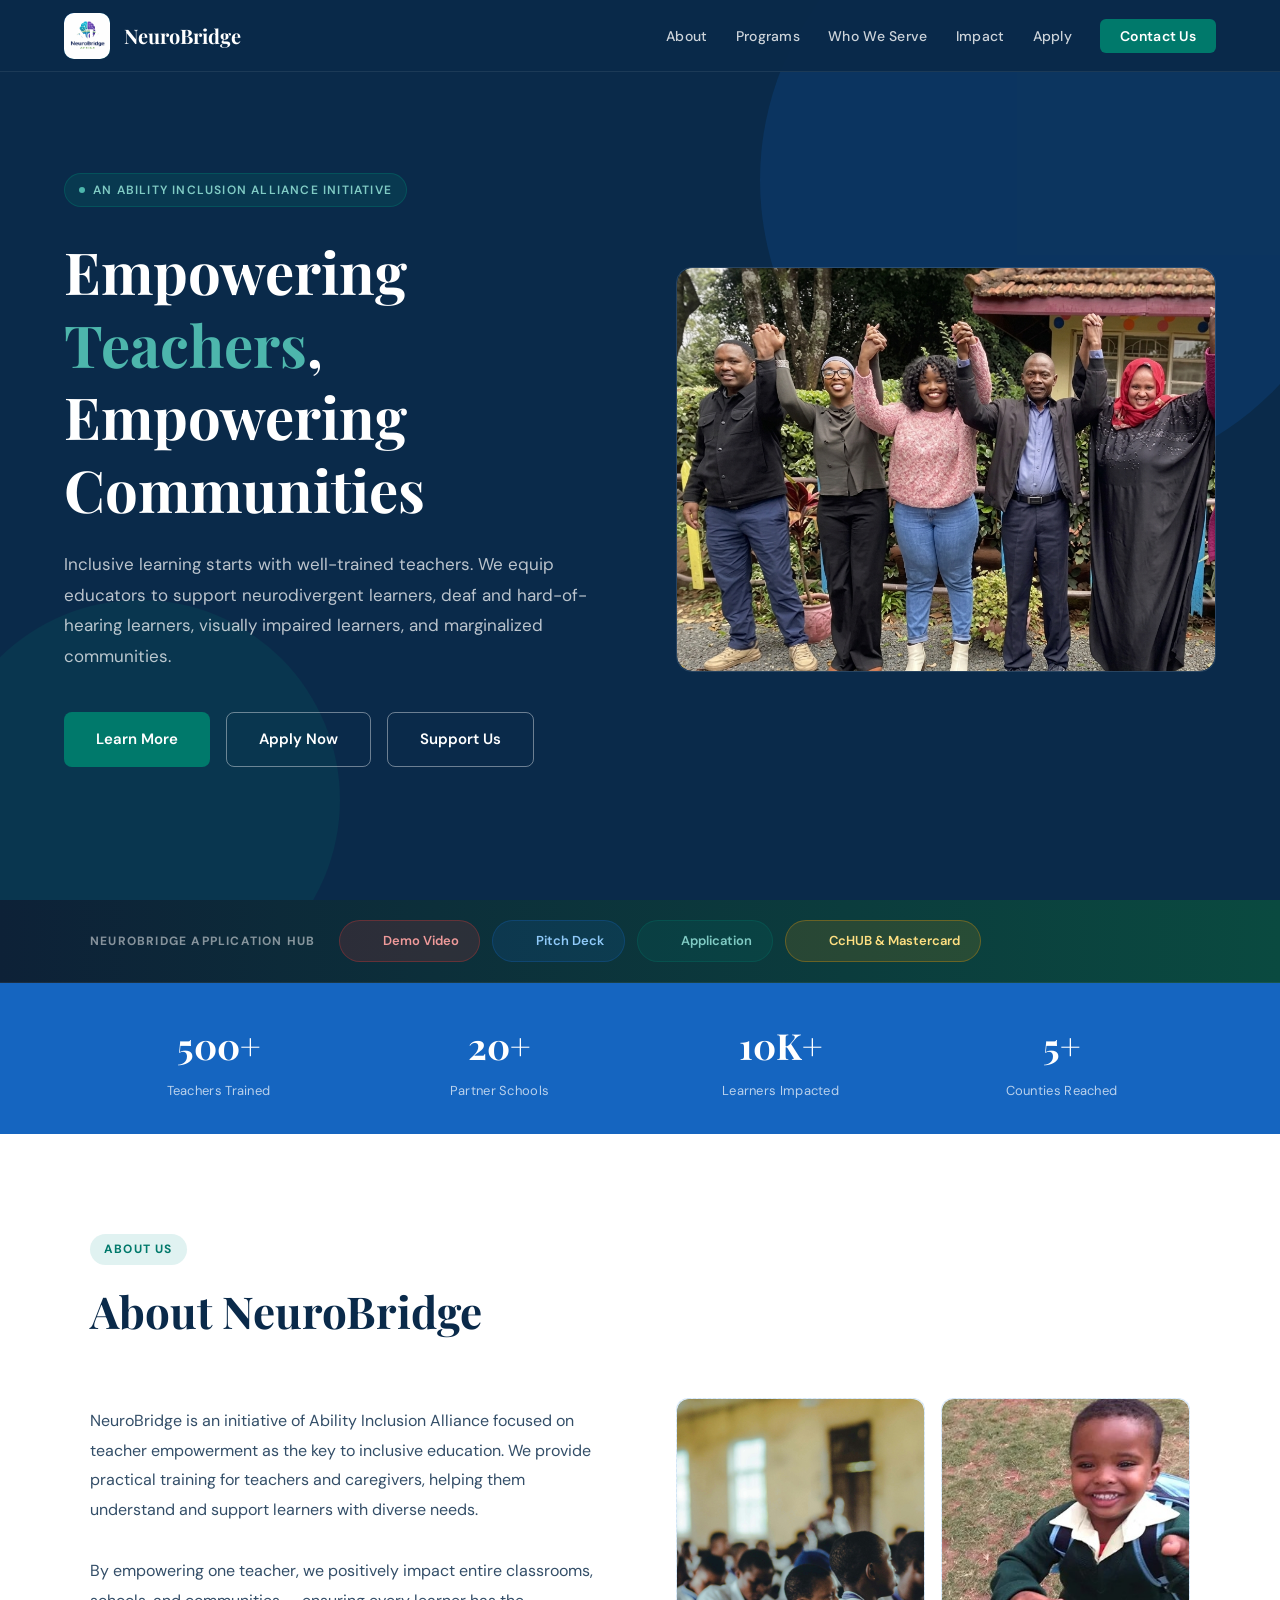
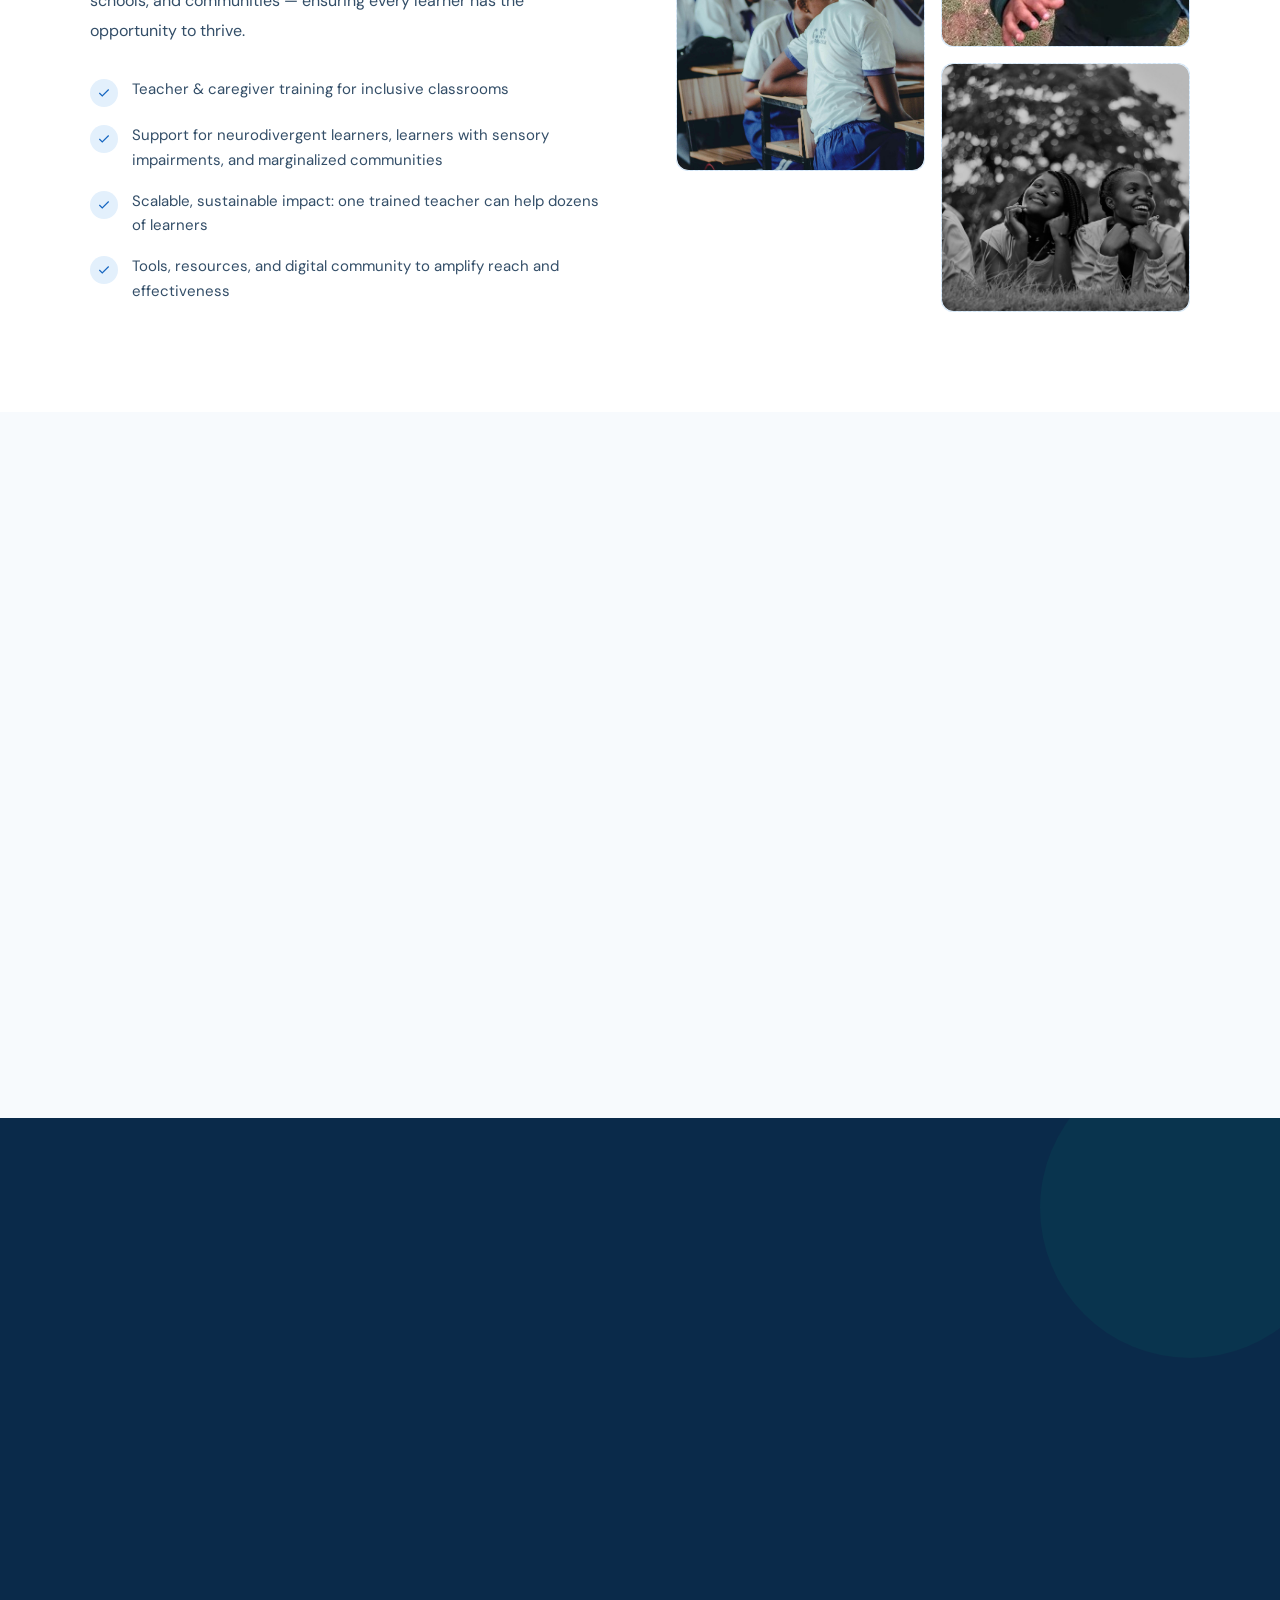
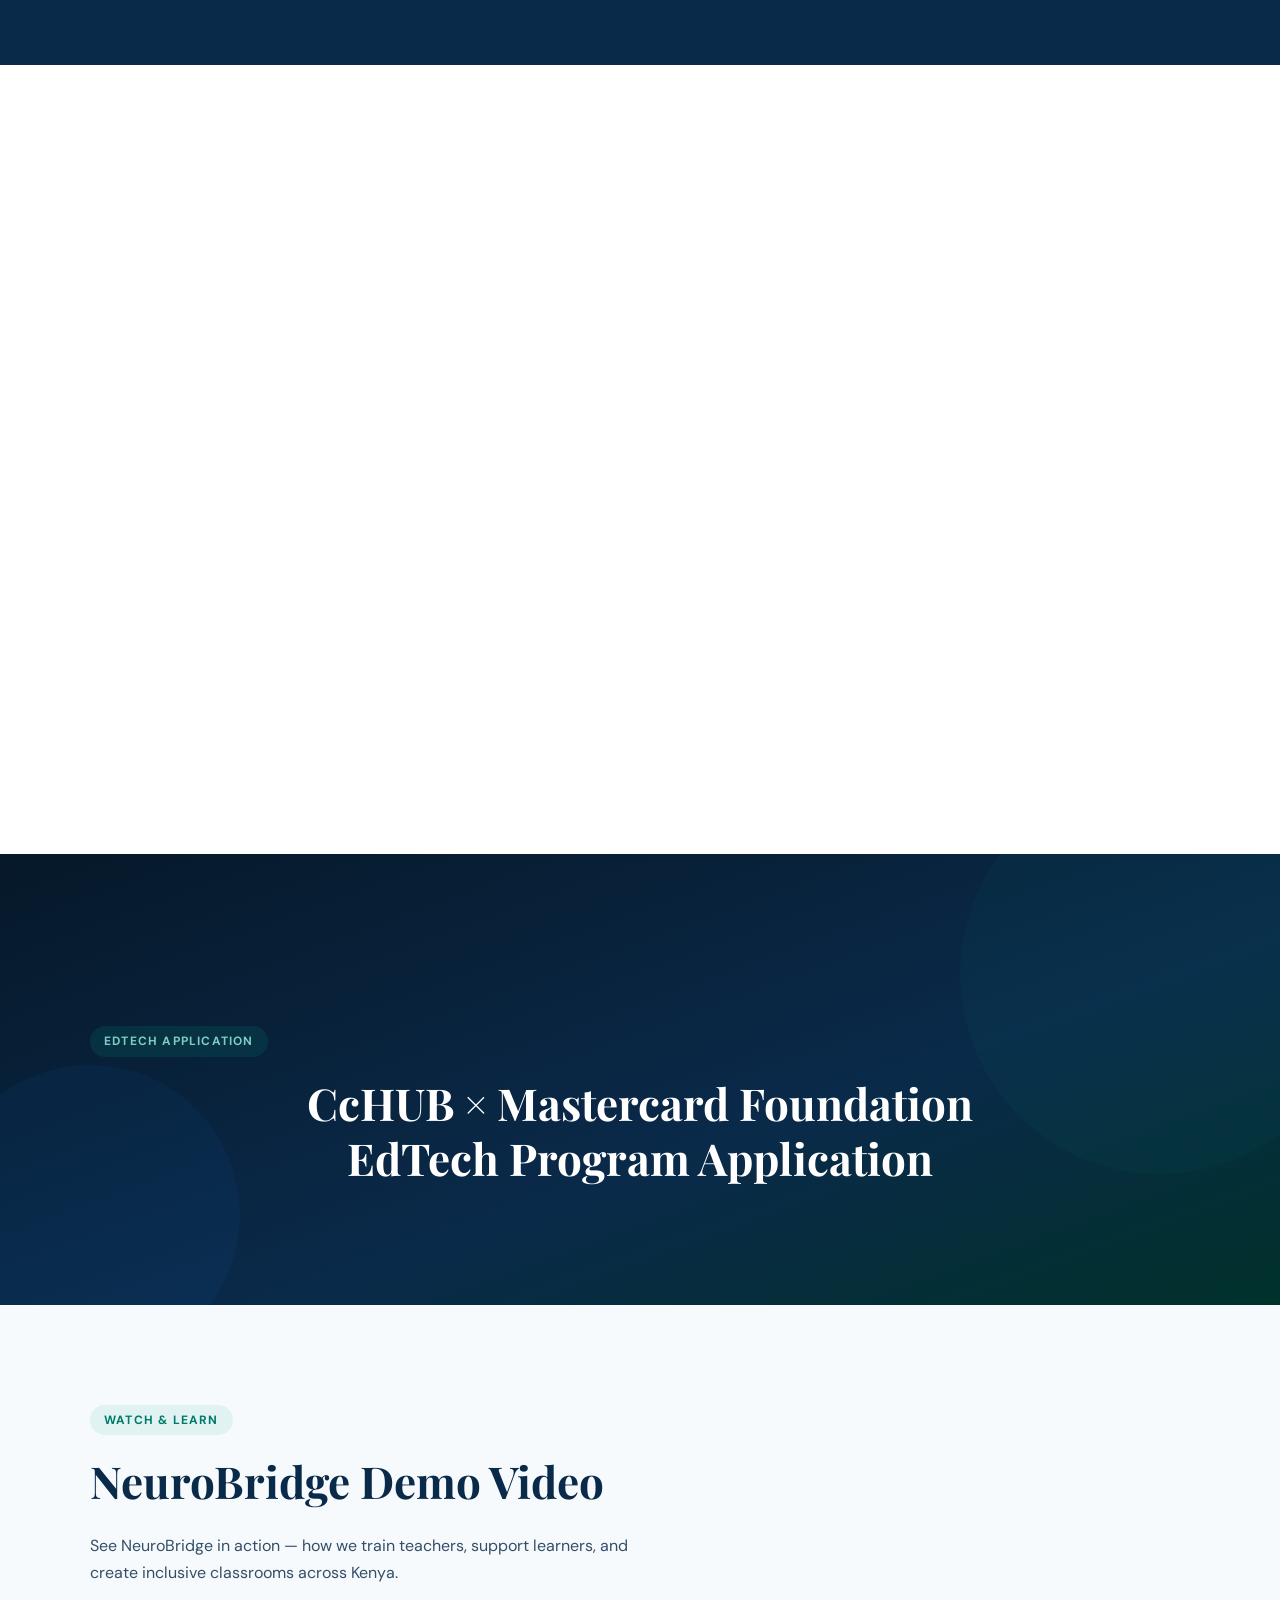
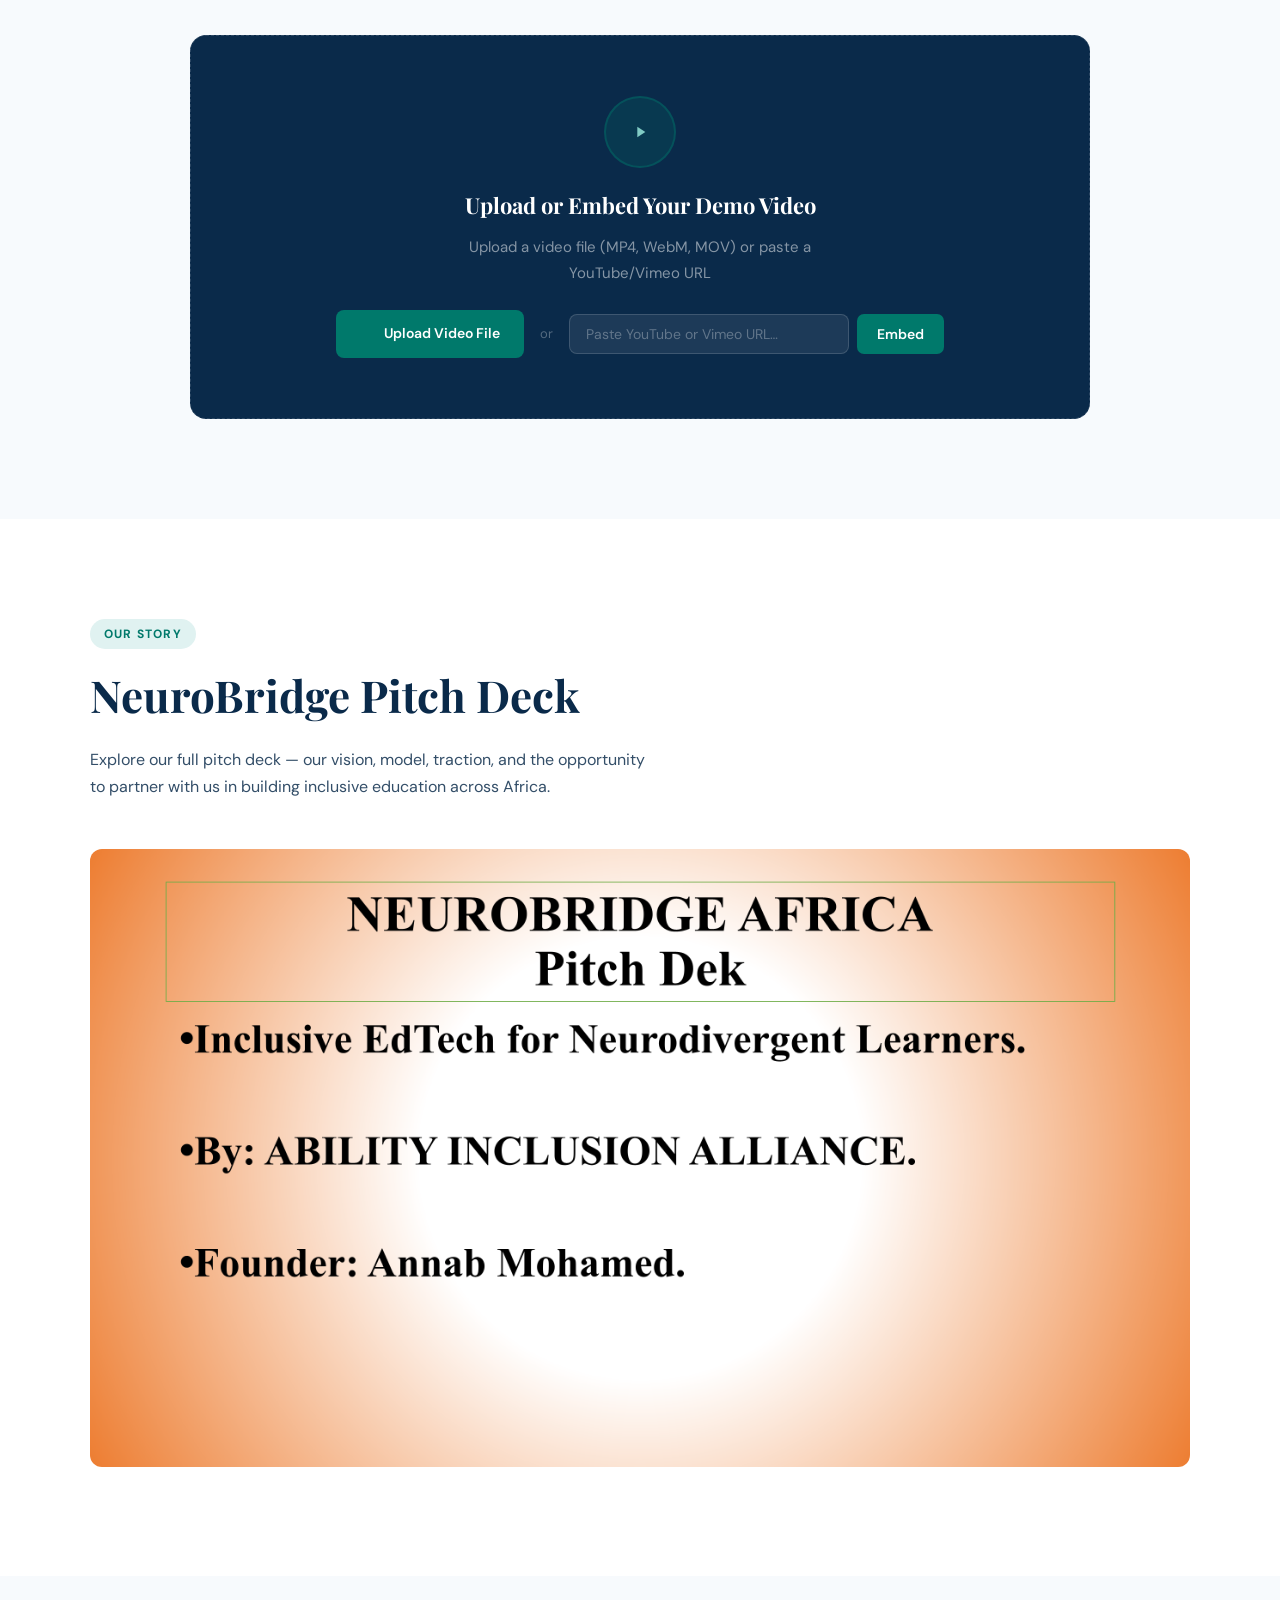
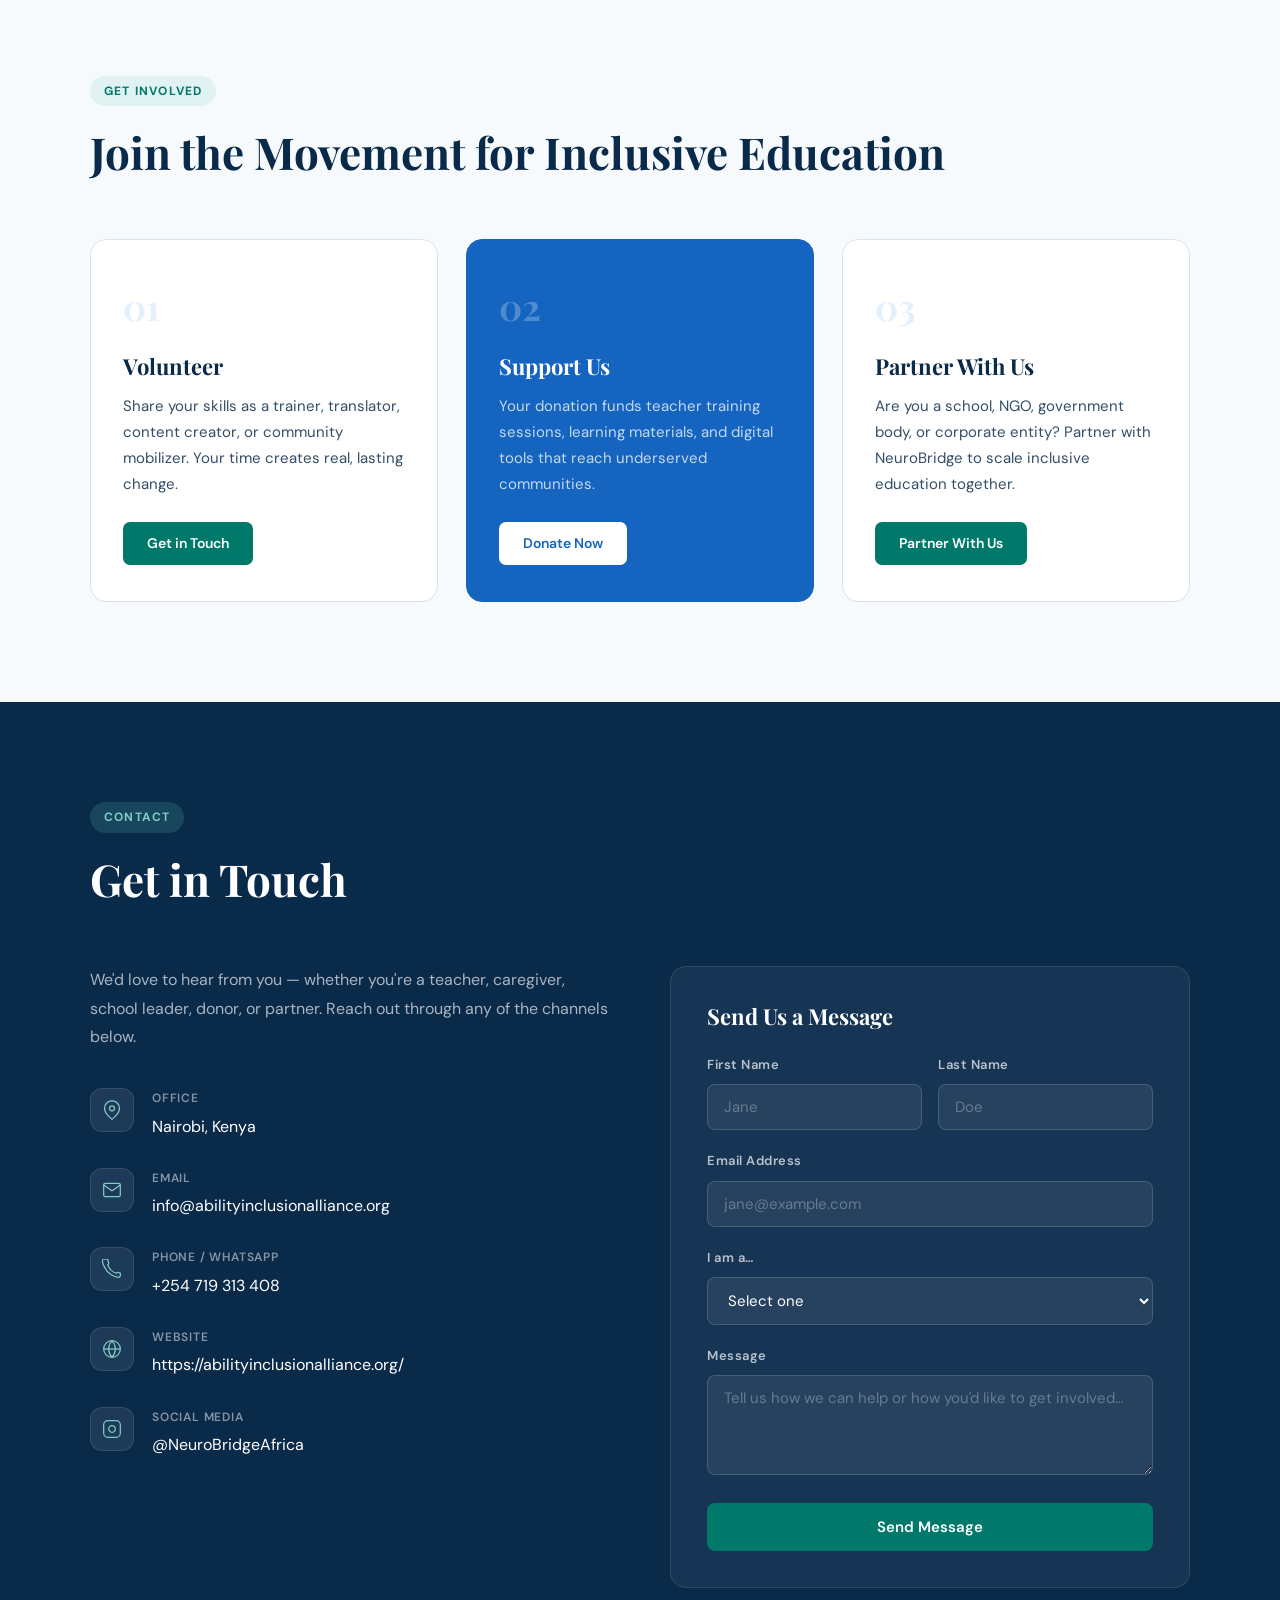
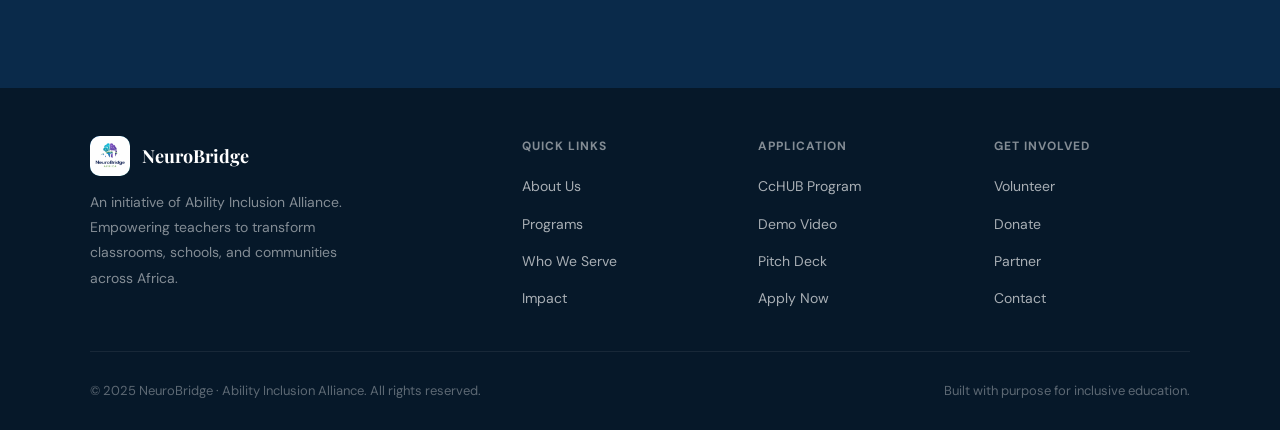
==== commit c9ce7537: "update" ====
--- a/index.html
+++ b/index.html
@@ -3,7 +3,7 @@
 <head>
   <meta charset="UTF-8" />
   <meta name="viewport" content="width=device-width, initial-scale=1.0" />
-  <title>NeuroBridge – Empowering Teachers, Empowering Communities</title>
+  <title>NeuroBridge – Empowering Educators, Changing Lives</title>
   <link href="https://fonts.googleapis.com/css2?family=Playfair+Display:wght@400;700&family=DM+Sans:wght@300;400;500;600&display=swap" rel="stylesheet" />
   <link rel="stylesheet" href="style.css">
 </head>
@@ -48,15 +48,7 @@
     <div class="hero-visual fade-up" style="animation-delay: 0.2s;">
       <div class="hero-img-main upload-zone" data-label="Hero Image" data-size="800×600px" data-target="hero-img">
         <img src="image1.png" alt="Hero" class="uploaded-img" onerror="this.style.display='none'; this.nextElementSibling.style.display='flex';" />
-        <div class="upload-placeholder">
-          <div class="img-icon">
-            <svg viewBox="0 0 24 24" stroke-width="1.5"><rect x="3" y="3" width="18" height="18" rx="2"/><circle cx="8.5" cy="8.5" r="1.5"/><polyline points="21 15 16 10 5 21"/></svg>
-          </div>
-          
-            <input type="file" accept="image/*" class="file-input" data-target="hero-img" />
-            Choose Image
-          </label>
-        </div>
+        
       </div>
     </div>
   </div>
@@ -297,7 +289,7 @@
         </div>
       </div>
       <span class="section-tag cchub-tag">EdTech Application</span>
-      <h2 class="section-title cchub-title">CcHUB × Mastercard Foundation EdTech Program</h2>
+      <h2 class="section-title cchub-title">CcHUB × Mastercard Foundation EdTech Program Application</h2>
 
   </div>
 </section>
@@ -355,233 +347,9 @@
       </p>
     </div>
     <div class="pitch-container fade-up">
-      <!-- Embed Google Slides -->
-      <iframe 
-        src="https://docs.google.com/presentation/d/e/2PACX-1vQ1BL7_PK6HMsjrY8Bc3NliJBFxSLpm8q86/pub?start=false&loop=false&delayms=3000" 
-        style="width:100%; height:700px; border:none; border-radius:12px; background:#f0f4f8;" 
-        frameborder="0" 
-        allowfullscreen 
-        title="NeuroBridge Pitch Deck">
-      </iframe>
-    </div>
-  </div>
-</section>
-
-<!-- ── APPLICATION FORM ── -->
-<section id="application">
-  <div class="section-inner">
-    <div class="fade-up">
-      <span class="section-tag">Apply Now</span>
-      <h2 class="section-title">CcHUB EdTech Program Application</h2>
-      <p style="color:rgba(255,255,255,0.65); max-width:620px; margin-top:12px; font-size:16px; line-height:1.8;">Complete the form below to apply for the CcHUB × Mastercard Foundation EdTech Program. Our team reviews every submission and will be in touch within 5–7 business days.</p>
-    </div>
-    <div class="application-form-wrap fade-up">
-
-      <!-- Section 1: Startup Info -->
-      <div class="app-section">
-        <div class="app-section-header">
-          <span class="app-step">01</span>
-          <div>
-            <h3>Startup Information</h3>
-            <p>Tell us about your organization</p>
-          </div>
-        </div>
-        <div class="app-fields">
-          <div class="form-row">
-            <div class="form-group">
-              <label>Startup / Organization Name <span class="req">*</span></label>
-              <input type="text" placeholder="e.g. NeuroBridge" />
-            </div>
-            <div class="form-group">
-              <label>Year Founded <span class="req">*</span></label>
-              <input type="number" placeholder="e.g. 2022" min="2000" max="2025" />
-            </div>
-          </div>
-          <div class="form-row">
-            <div class="form-group">
-              <label>Country of Operation <span class="req">*</span></label>
-              <select>
-                <option value="">Select country</option>
-                <option>Kenya</option>
-                <option>Nigeria</option>
-                <option>Ghana</option>
-                <option>South Africa</option>
-                <option>Rwanda</option>
-                <option>Uganda</option>
-                <option>Tanzania</option>
-                <option>Ethiopia</option>
-                <option>Other</option>
-              </select>
-            </div>
-            <div class="form-group">
-              <label>Stage of Development <span class="req">*</span></label>
-              <select>
-                <option value="">Select stage</option>
-                <option>Idea / Concept</option>
-                <option>MVP / Prototype</option>
-                <option>Early Stage (Pilot)</option>
-                <option>Growth Stage</option>
-                <option>Scaling</option>
-              </select>
-            </div>
-          </div>
-          <div class="form-group">
-            <label>Website / Social Media URL</label>
-            <input type="url" placeholder="https://your-startup.com" />
-          </div>
-          <div class="form-group">
-            <label>Brief Description of Your EdTech Solution <span class="req">*</span></label>
-            <textarea placeholder="Describe what your startup does and the problem it solves in 2–3 sentences…" rows="4"></textarea>
-          </div>
-        </div>
-      </div>
-
-      <!-- Section 2: Founder Info -->
-      <div class="app-section">
-        <div class="app-section-header">
-          <span class="app-step">02</span>
-          <div>
-            <h3>Founder / Lead Applicant</h3>
-            <p>Primary point of contact for this application</p>
-          </div>
-        </div>
-        <div class="app-fields">
-          <div class="form-row">
-            <div class="form-group">
-              <label>First Name <span class="req">*</span></label>
-              <input type="text" placeholder="Jane" />
-            </div>
-            <div class="form-group">
-              <label>Last Name <span class="req">*</span></label>
-              <input type="text" placeholder="Doe" />
-            </div>
-          </div>
-          <div class="form-row">
-            <div class="form-group">
-              <label>Email Address <span class="req">*</span></label>
-              <input type="email" placeholder="jane@yourstartup.com" />
-            </div>
-            <div class="form-group">
-              <label>Phone / WhatsApp Number</label>
-              <input type="tel" placeholder="+254 700 000 000" />
-            </div>
-          </div>
-          <div class="form-group">
-            <label>Role / Title at Startup <span class="req">*</span></label>
-            <input type="text" placeholder="e.g. Co-founder & CEO" />
-          </div>
-        </div>
-      </div>
-
-      <!-- Section 3: EdTech Focus -->
-      <div class="app-section">
-        <div class="app-section-header">
-          <span class="app-step">03</span>
-          <div>
-            <h3>EdTech Focus Areas</h3>
-            <p>How does your startup align with the program's goals?</p>
-          </div>
-        </div>
-        <div class="app-fields">
-          <div class="form-group">
-            <label>Primary EdTech Focus <span class="req">*</span></label>
-            <select>
-              <option value="">Select primary focus</option>
-              <option>Expanding access to quality education</option>
-              <option>Enhancing teacher and trainer effectiveness</option>
-              <option>Fostering learner engagement through innovation</option>
-              <option>Creating scalable impact in learning outcomes</option>
-              <option>Multiple focus areas</option>
-            </select>
-          </div>
-          <div class="form-group">
-            <label>Target Learners / Beneficiaries <span class="req">*</span></label>
-            <div class="checkbox-group">
-              <label class="checkbox-label"><input type="checkbox" /> Neurodivergent learners (ADHD, autism, dyslexia)</label>
-              <label class="checkbox-label"><input type="checkbox" /> Deaf and hard of hearing learners</label>
-              <label class="checkbox-label"><input type="checkbox" /> Visually impaired learners</label>
-              <label class="checkbox-label"><input type="checkbox" /> Marginalized and underserved communities</label>
-              <label class="checkbox-label"><input type="checkbox" /> General K-12 students</label>
-              <label class="checkbox-label"><input type="checkbox" /> Higher education / vocational training</label>
-              <label class="checkbox-label"><input type="checkbox" /> Teachers and educators</label>
-            </div>
-          </div>
-          <div class="form-group">
-            <label>Current Reach / Impact Metrics</label>
-            <textarea placeholder="Share any current numbers — learners reached, schools partnered, teachers trained, etc." rows="3"></textarea>
-          </div>
-          <div class="form-group">
-            <label>How does your solution address equity in education? <span class="req">*</span></label>
-            <textarea placeholder="Describe how your product reduces barriers to quality education for underserved communities…" rows="4"></textarea>
-          </div>
-        </div>
-      </div>
-
-      <!-- Section 4: Documents -->
-      <div class="app-section">
-        <div class="app-section-header">
-          <span class="app-step">04</span>
-          <div>
-            <h3>Supporting Documents</h3>
-            <p>Upload your pitch deck and any other relevant materials</p>
-          </div>
-        </div>
-        <div class="app-fields">
-          <div class="doc-upload-row">
-            <div class="doc-upload-box" id="doc-pitch-box">
-              <div class="doc-icon">
-                <svg viewBox="0 0 24 24" fill="none" stroke-width="1.5"><path d="M14 2H6a2 2 0 00-2 2v16a2 2 0 002 2h12a2 2 0 002-2V8z"/><polyline points="14 2 14 8 20 8"/></svg>
-              </div>
-              <div class="doc-info">
-                <h4>Pitch Deck</h4>
-                <p>PDF format, max 10MB</p>
-              </div>
-              <label class="btn-sm doc-upload-btn">
-                <input type="file" accept=".pdf,.ppt,.pptx" class="doc-file-input" data-doc="pitch" />
-                Upload
-              </label>
-              <span class="doc-status" id="pitch-status"></span>
-            </div>
-            <div class="doc-upload-box" id="doc-budget-box">
-              <div class="doc-icon">
-                <svg viewBox="0 0 24 24" fill="none" stroke-width="1.5"><rect x="3" y="3" width="18" height="18" rx="2"/><line x1="3" y1="9" x2="21" y2="9"/><line x1="3" y1="15" x2="21" y2="15"/><line x1="9" y1="3" x2="9" y2="21"/></svg>
-              </div>
-              <div class="doc-info">
-                <h4>Financial Overview / Budget</h4>
-                <p>PDF or Excel, max 5MB</p>
-              </div>
-              <label class="btn-sm doc-upload-btn">
-                <input type="file" accept=".pdf,.xls,.xlsx" class="doc-file-input" data-doc="budget" />
-                Upload
-              </label>
-              <span class="doc-status" id="budget-status"></span>
-            </div>
-            <div class="doc-upload-box" id="doc-extra-box">
-              <div class="doc-icon">
-                <svg viewBox="0 0 24 24" fill="none" stroke-width="1.5"><path d="M21 15v4a2 2 0 01-2 2H5a2 2 0 01-2-2v-4"/><polyline points="17 8 12 3 7 8"/><line x1="12" y1="3" x2="12" y2="15"/></svg>
-              </div>
-              <div class="doc-info">
-                <h4>Additional Materials</h4>
-                <p>Optional — research, prototypes, media</p>
-              </div>
-              <label class="btn-sm doc-upload-btn">
-                <input type="file" accept=".pdf,.jpg,.png,.mp4" class="doc-file-input" data-doc="extra" multiple />
-                Upload
-              </label>
-              <span class="doc-status" id="extra-status"></span>
-            </div>
-          </div>
-        </div>
-      </div>
-
-      <!-- Submit -->
-      <div class="app-submit fade-up">
-        <p class="app-disclaimer">By submitting this application, you agree that the information provided is accurate and that NeuroBridge / CcHUB may contact you regarding your application.</p>
-        <button class="btn-form app-submit-btn" type="button" onclick="submitApplication()">
-          Submit Application
-          <svg viewBox="0 0 24 24" fill="none" stroke-width="2" width="18" height="18"><line x1="5" y1="12" x2="19" y2="12"/><polyline points="12 5 19 12 12 19"/></svg>
-        </button>
-      </div>
+      <a href="https://docs.google.com/presentation/d/1BL7_PK6HMsjrY8Bc3NliJBFxSLpm8q86/edit?usp=sharing" target="_blank">
+        <img src="screenshot.png" alt="NeuroBridge Pitch Deck First Slide" style="width:100%; border-radius:12px;"/>
+      </a>
     </div>
   </div>
 </section>
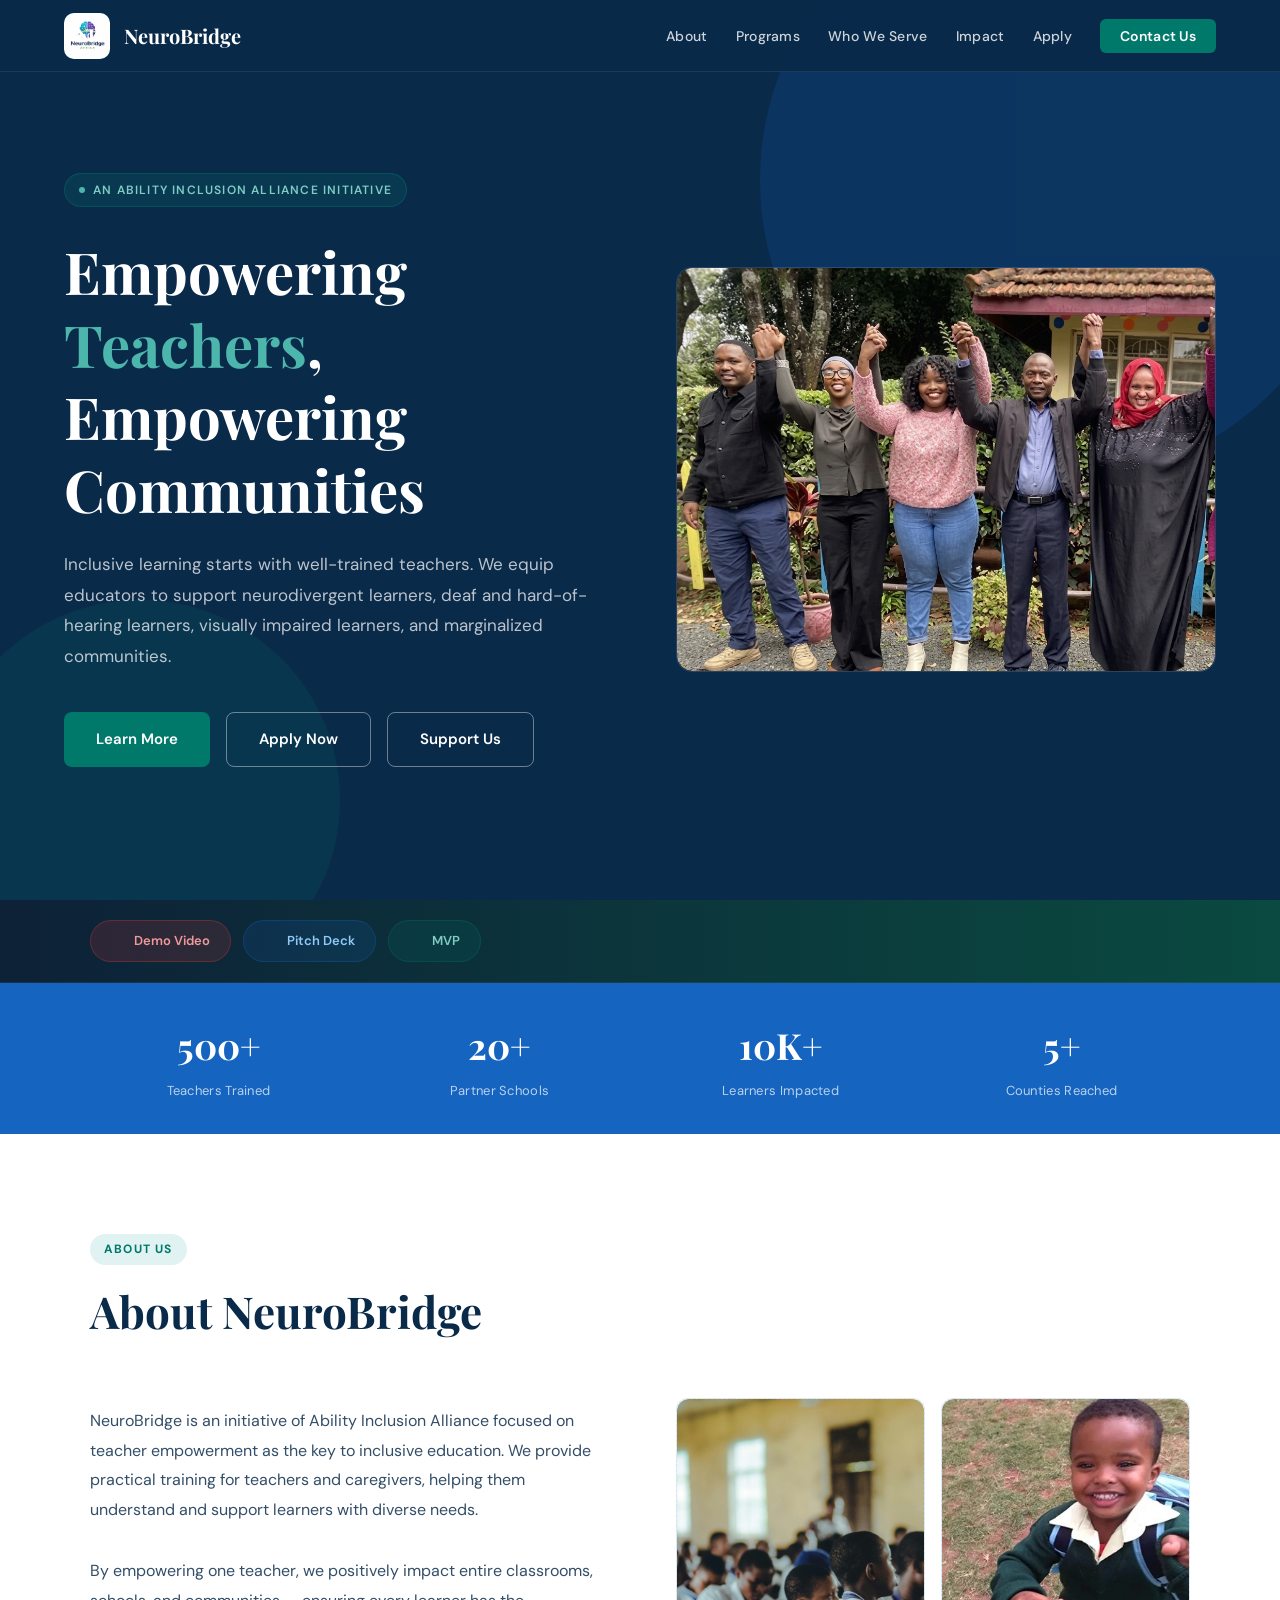
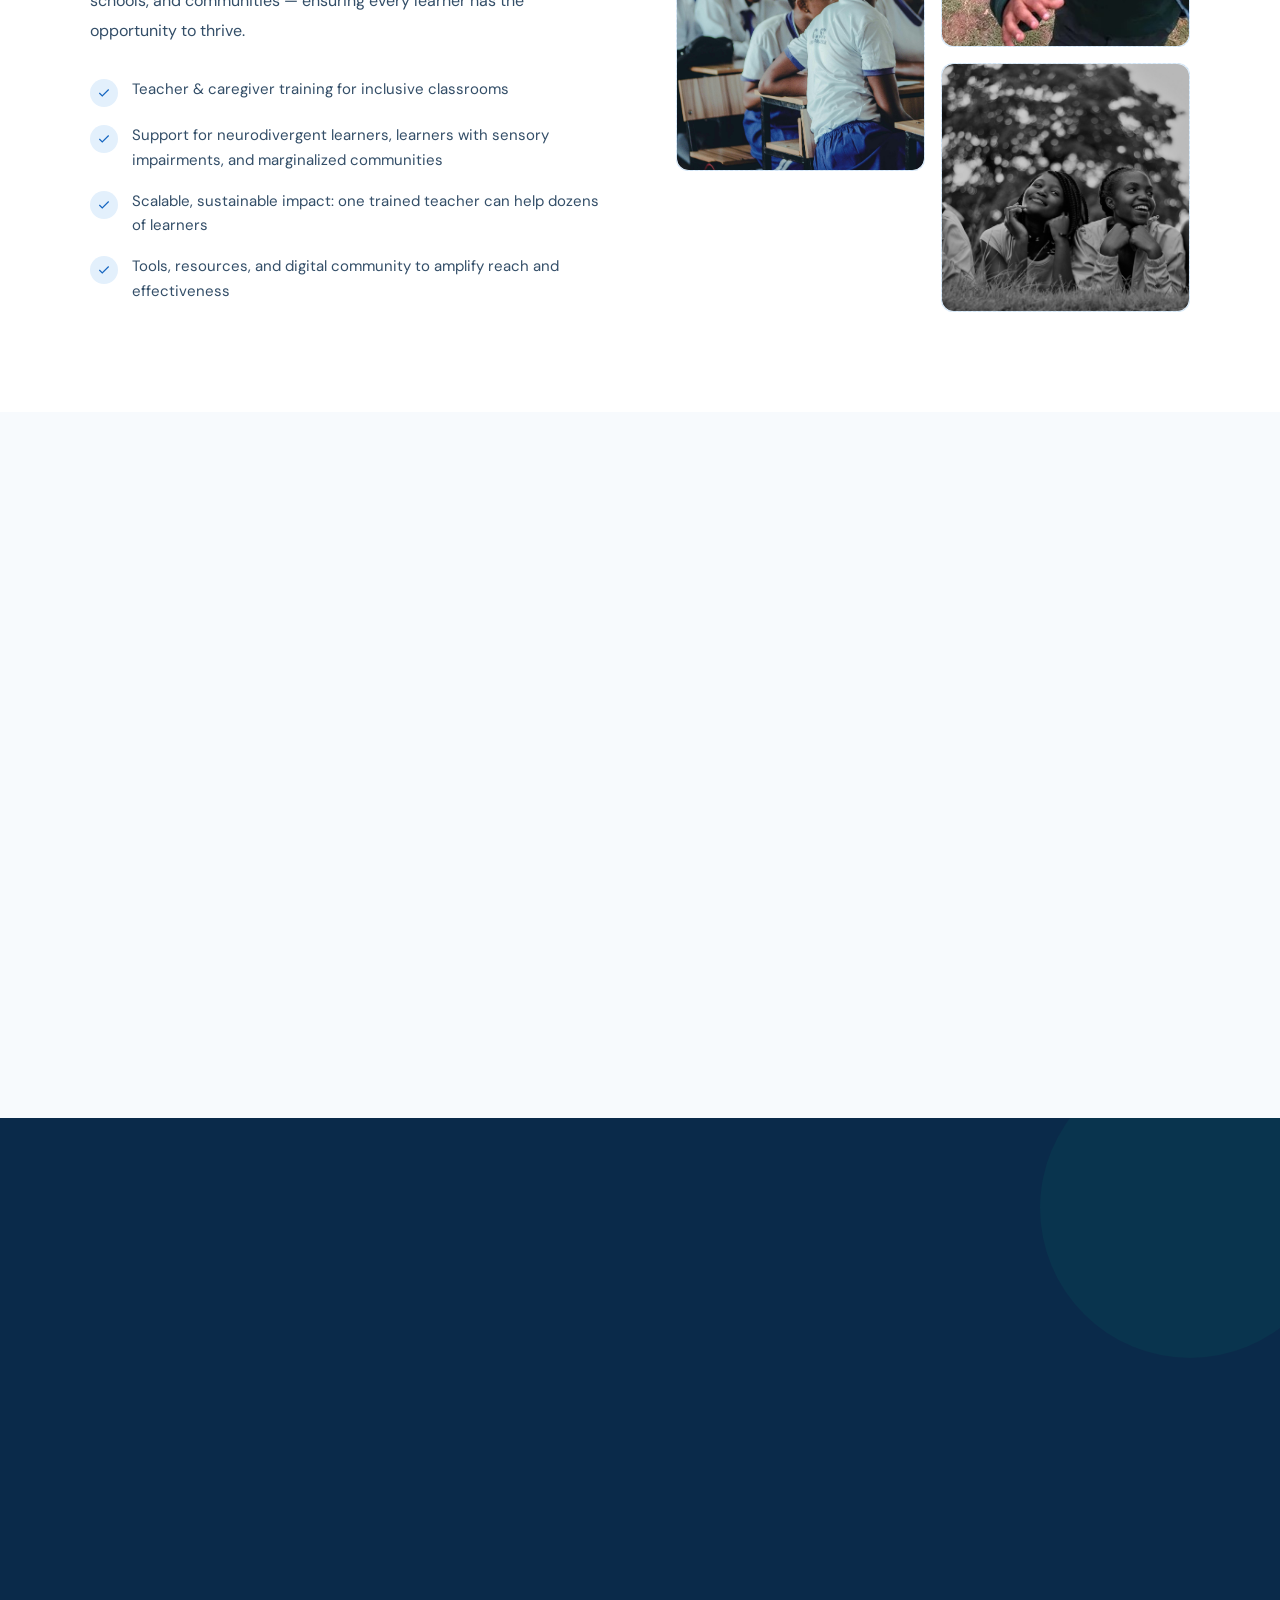
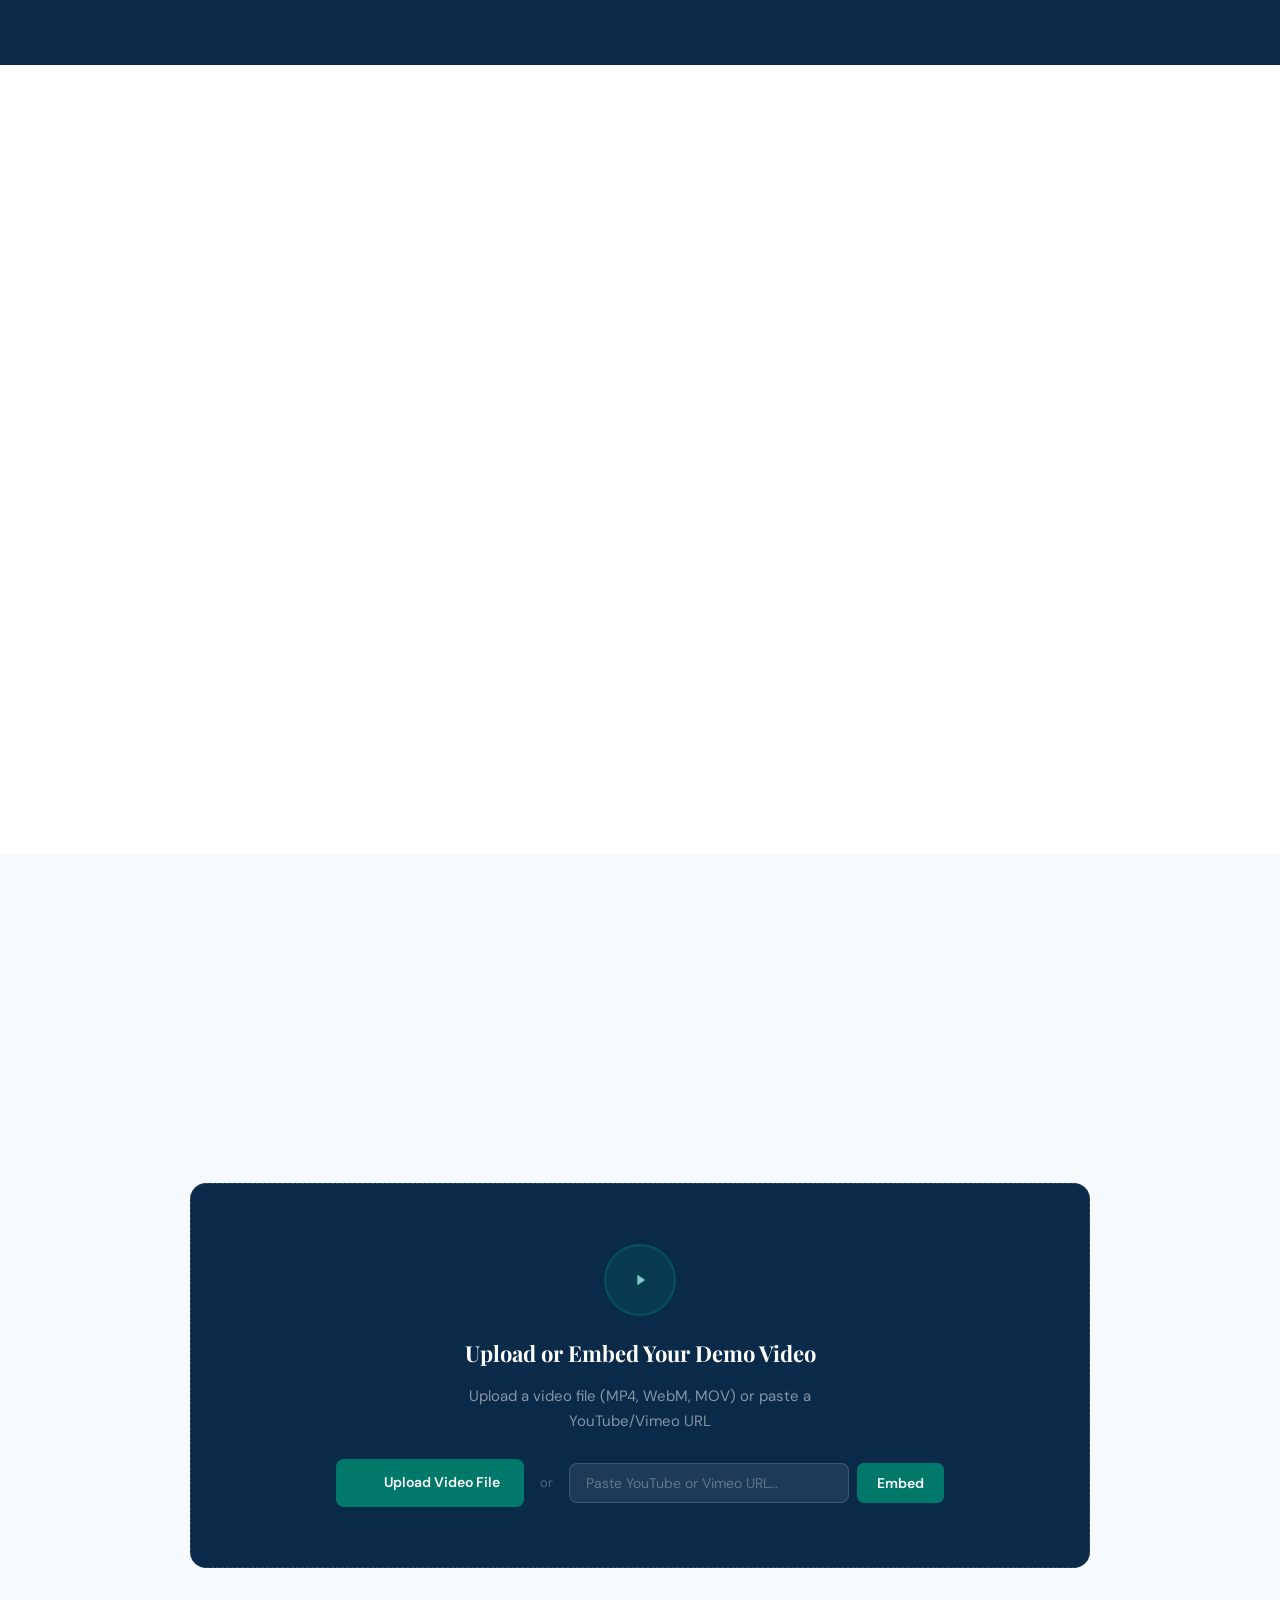
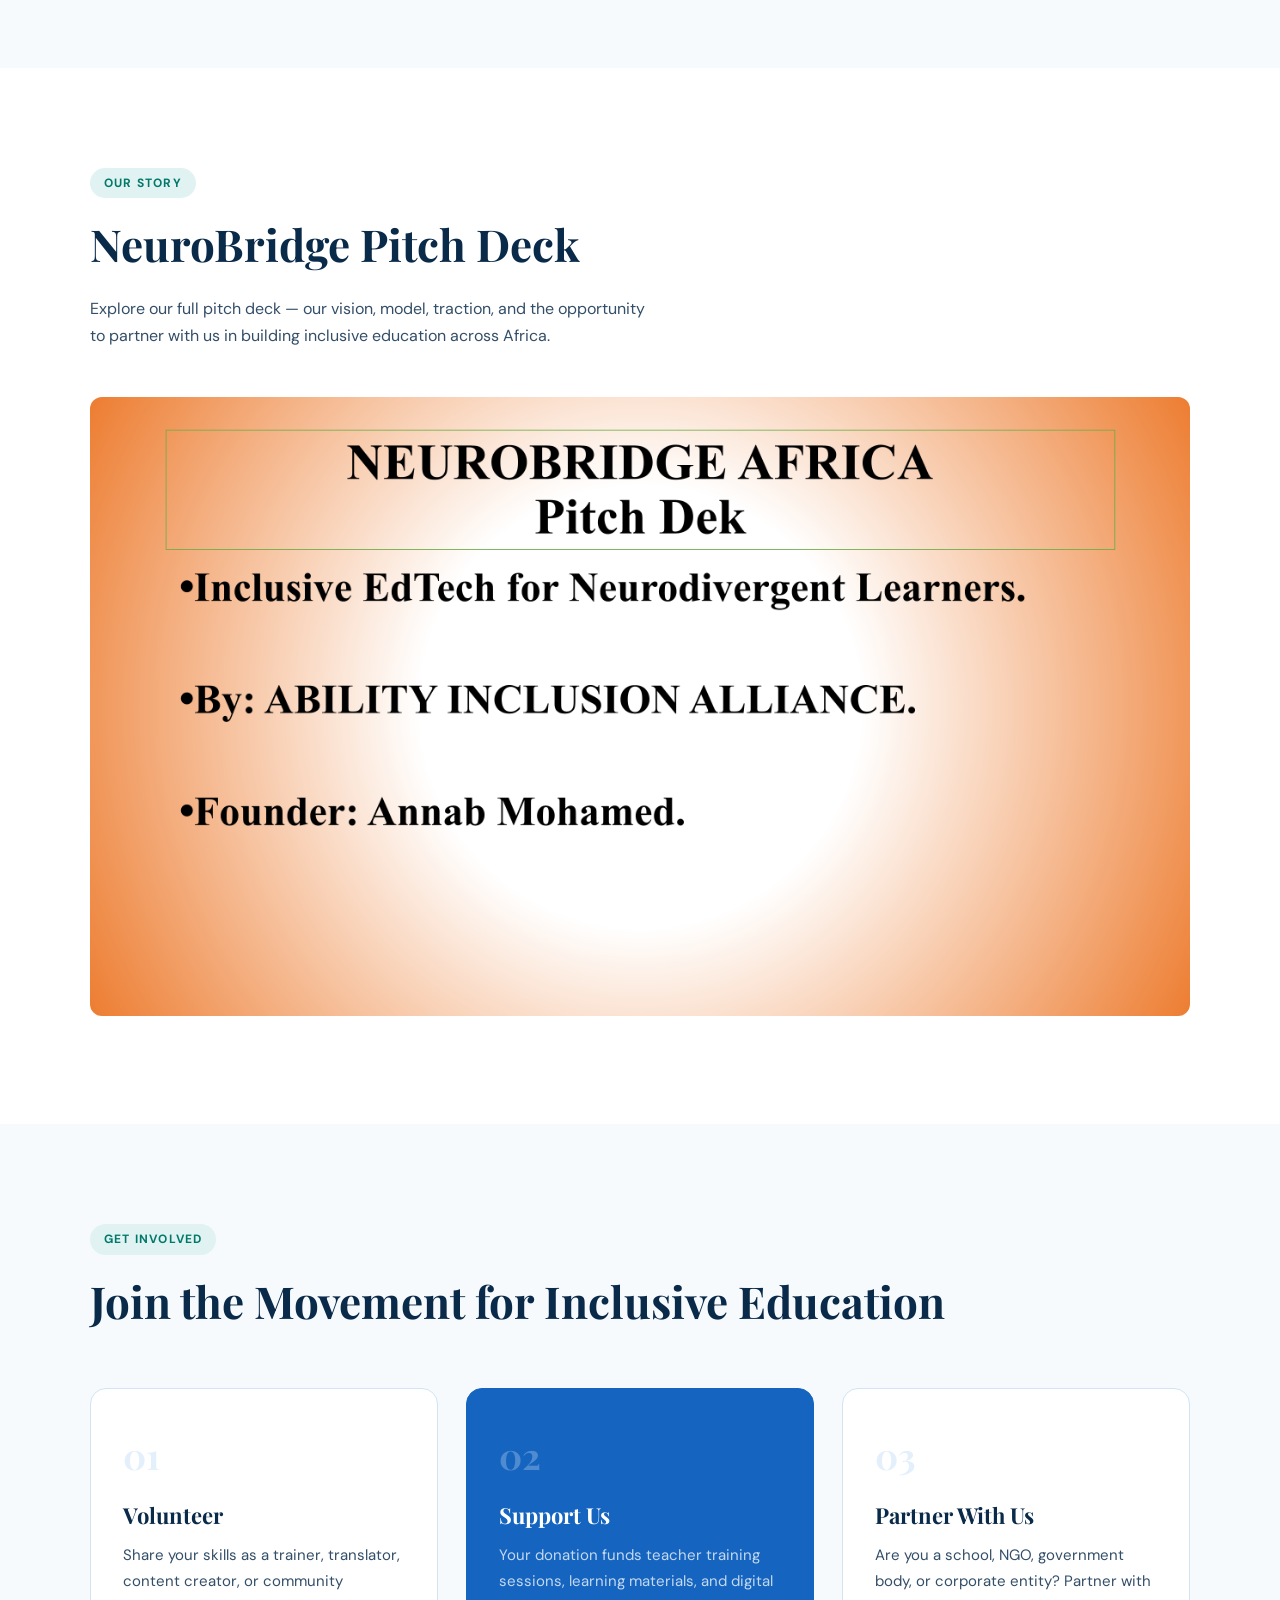
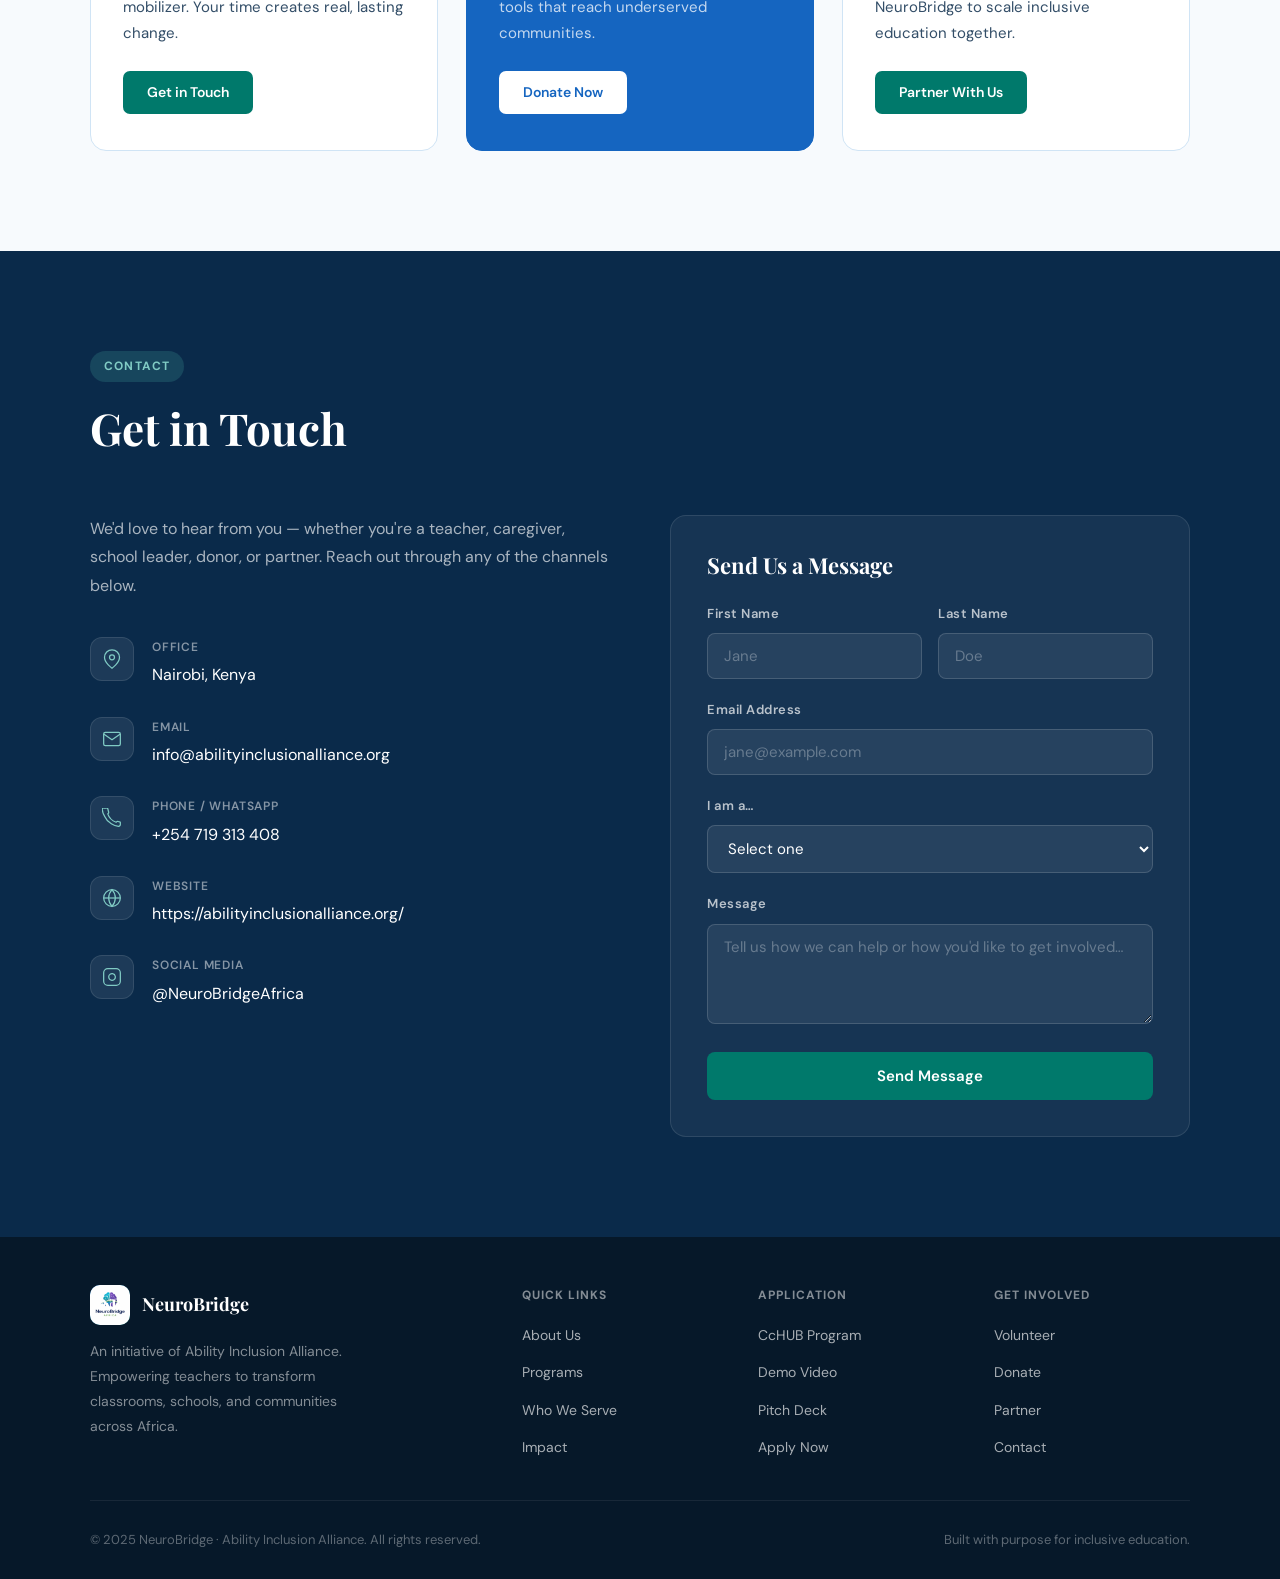
==== commit 885f686e: "upload changes" ====
--- a/index.html
+++ b/index.html
@@ -57,7 +57,6 @@
 <!-- ── QUICK NAV (Application Hub) ── -->
 <div id="application-hub">
   <div class="hub-inner">
-    <div class="hub-label">NeuroBridge Application Hub</div>
     <div class="hub-buttons">
       <a href="#demo-video" class="hub-btn video">
         <svg viewBox="0 0 24 24" fill="none" stroke-width="1.5"><circle cx="12" cy="12" r="10"/><polygon points="10 8 16 12 10 16 10 8"/></svg>
@@ -69,11 +68,7 @@
       </a>
       <a href="#application" class="hub-btn apply">
         <svg viewBox="0 0 24 24" fill="none" stroke-width="1.5"><path d="M14 2H6a2 2 0 00-2 2v16a2 2 0 002 2h12a2 2 0 002-2V8z"/><polyline points="14 2 14 8 20 8"/><line x1="16" y1="13" x2="8" y2="13"/><line x1="16" y1="17" x2="8" y2="17"/></svg>
-        Application
-      </a>
-      <a href="#cchub" class="hub-btn partner">
-        <svg viewBox="0 0 24 24" fill="none" stroke-width="1.5"><path d="M17 21v-2a4 4 0 00-4-4H5a4 4 0 00-4 4v2"/><circle cx="9" cy="7" r="4"/><path d="M23 21v-2a4 4 0 00-3-3.87"/><path d="M16 3.13a4 4 0 010 7.75"/></svg>
-        CcHUB & Mastercard
+        MVP
       </a>
     </div>
   </div>
@@ -278,21 +273,7 @@
 <!-- ══════════════════════════════════════════════════════════
      ── CCHUB & MASTERCARD FOUNDATION SECTION ──
 ══════════════════════════════════════════════════════════ -->
-<section id="cchub">
-  <div class="section-inner">
-    <div class="cchub-header fade-up">
-      <div class="cchub-partner-logos">
-        <!-- CcHUB Logo -->
-        
-        <div class="partner-times">×</div>
-        
-        </div>
-      </div>
-      <span class="section-tag cchub-tag">EdTech Application</span>
-      <h2 class="section-title cchub-title">CcHUB × Mastercard Foundation EdTech Program Application</h2>
-
-  </div>
-</section>
+
 
 <!-- ── DEMO VIDEO ── -->
 <section id="demo-video">
--- a/style.css
+++ b/style.css
@@ -797,15 +797,23 @@
 .video-url-field:focus { border-color: rgba(77,182,172,0.5); }
 
 /* ─── PITCH DECK ─── */
-#pitch-deck {
+#pitch-deck { 
   padding: 100px 5%;
   background: var(--white);
 }
 
-.pitch-container { margin-top: 48px; }
-
+.pitch-container { 
+  margin-top: 48px;
+  display: flex;
+  justify-content: center; /* centers content horizontally */
+  flex-direction: column;
+  gap: 32px; /* spacing between upload area and iframe */
+}
+
+/* Upload area styling remains mostly the same */
 .pitch-upload-area {
-  max-width: 700px; margin: 0 auto;
+  max-width: 500px; 
+  margin: 0 auto;
   background: var(--blue-light);
   border-radius: 16px;
   border: 2px dashed var(--border);
@@ -813,29 +821,62 @@
   text-align: center;
 }
 
-.pitch-upload-inner { display: flex; flex-direction: column; align-items: center; gap: 16px; }
+.pitch-upload-inner { 
+  display: flex; 
+  flex-direction: column; 
+  align-items: center; 
+  gap: 16px; 
+}
 
 .pitch-doc-icon {
   width: 64px; height: 64px;
   background: var(--blue-light);
   border: 2px solid var(--border);
   border-radius: 14px;
-  display: flex; align-items: center; justify-content: center;
+  display: flex; 
+  align-items: center; 
+  justify-content: center;
   margin-bottom: 8px;
 }
 
-.pitch-doc-icon svg { width: 28px; height: 28px; stroke: var(--blue); }
+.pitch-doc-icon svg { 
+  width: 28px; 
+  height: 28px; 
+  stroke: var(--blue); 
+}
 
 .pitch-upload-area h3 { font-size: 22px; color: var(--navy); }
 .pitch-upload-area p { font-size: 15px; color: var(--text-mid); max-width: 380px; }
 
 .pitch-file-label {
-  display: inline-flex; align-items: center; gap: 8px;
+  display: inline-flex; 
+  align-items: center; 
+  gap: 8px;
   padding: 12px 28px;
-  font-size: 14px; font-weight: 600;
+  font-size: 14px; 
+  font-weight: 600;
   cursor: pointer;
 }
 .pitch-file-label input { display: none; }
+
+/* NEW: Make iframe responsive and centered */
+.pitch-container iframe {
+  width: 100%;
+  max-width: 900px; /* optional max size for large screens */
+  height: 600px; /* adjust to fit your presentation */
+  border: none;
+  border-radius: 12px;
+  background: #f0f4f8;
+  display: block;
+  margin: 0 auto; /* center the iframe */
+}
+
+/* Optional: make iframe height responsive on smaller screens */
+@media (max-width: 768px) {
+  .pitch-container iframe {
+    height: 450px;
+  }
+}
 
 /* ─── APPLICATION ─── */
 #application {
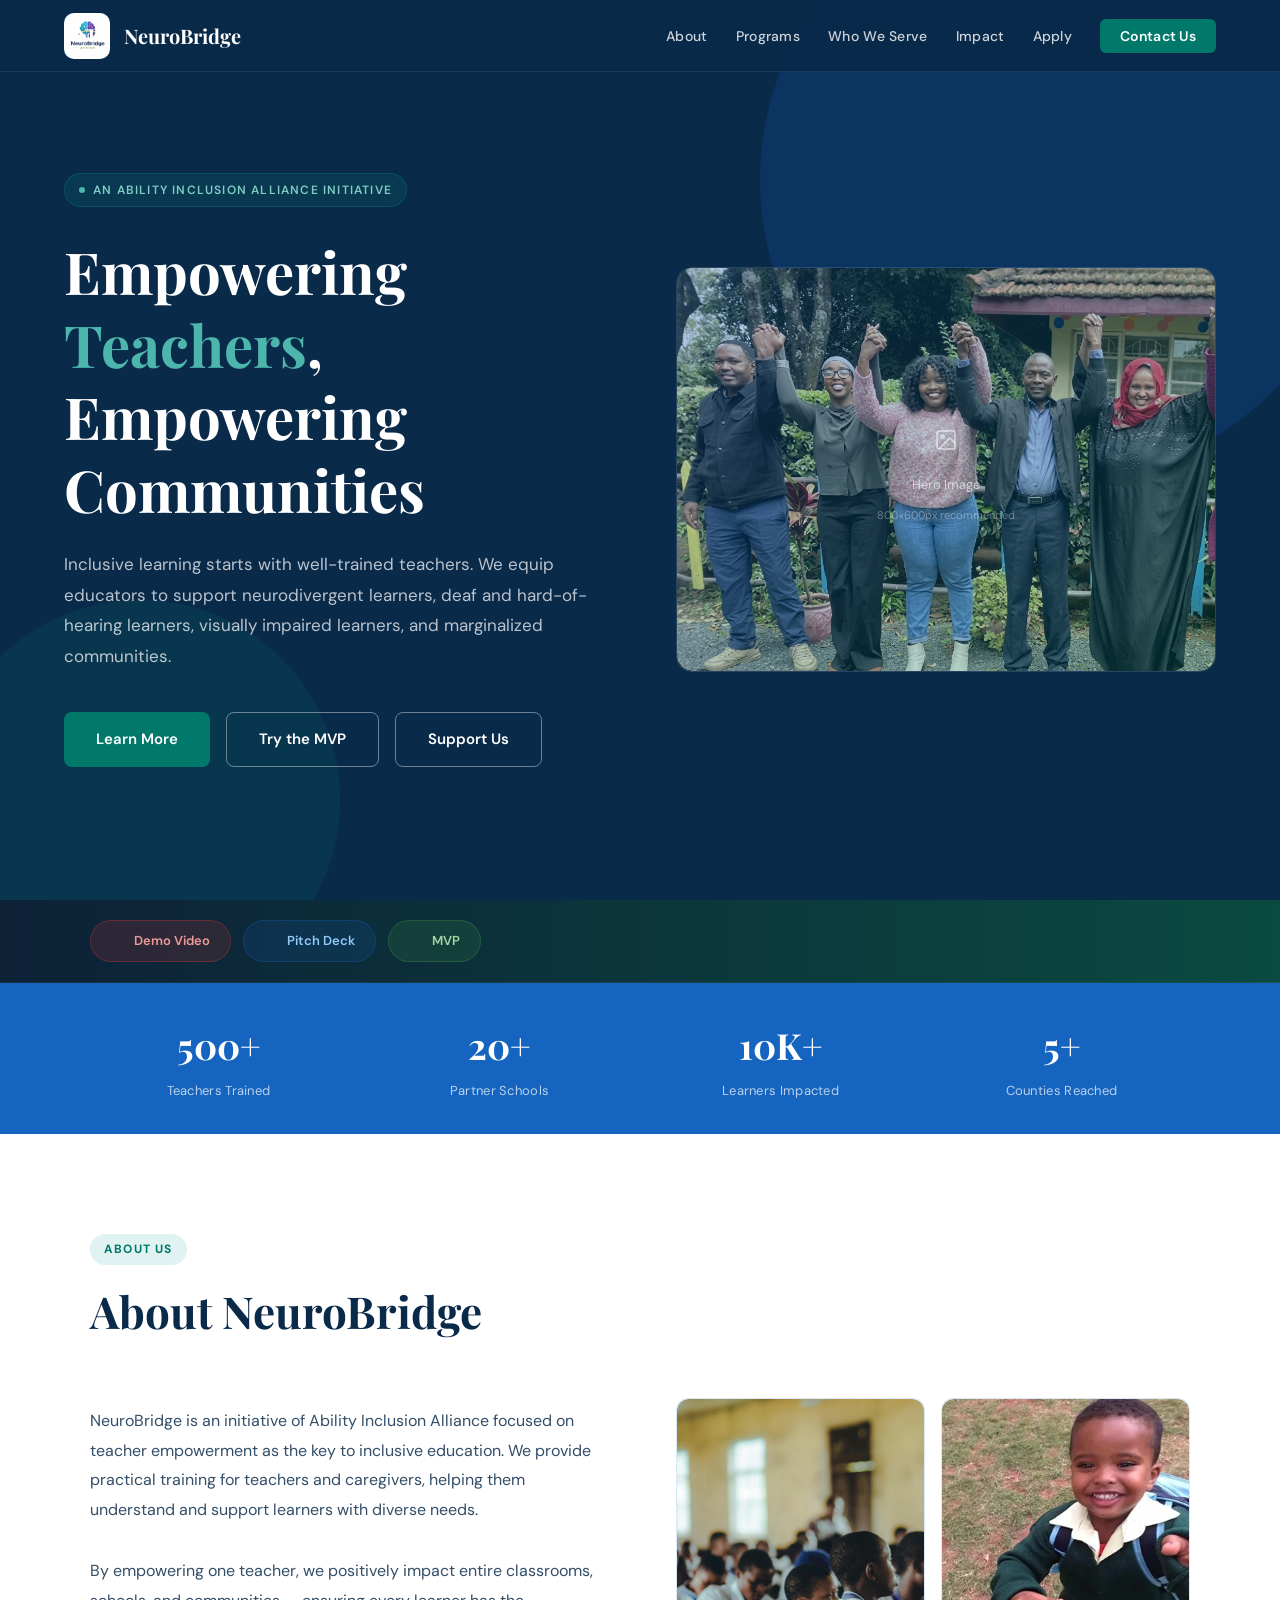
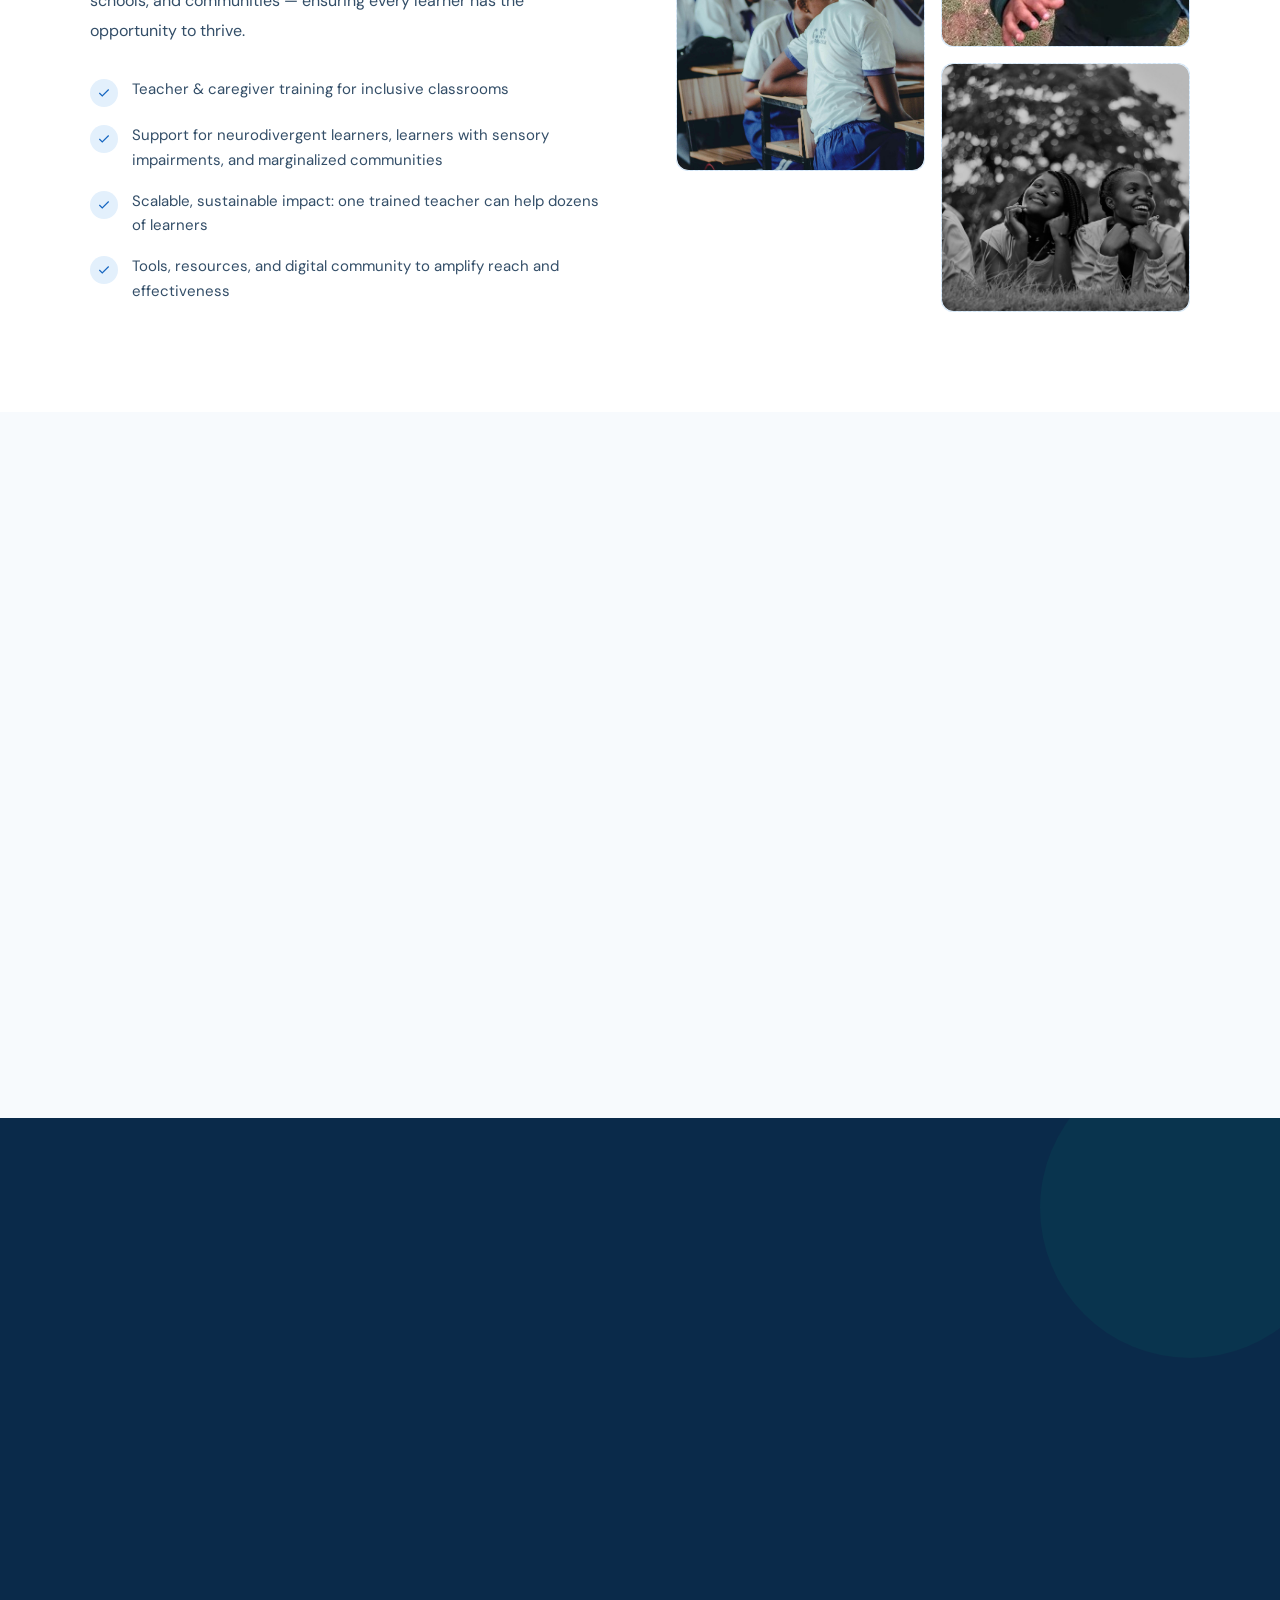
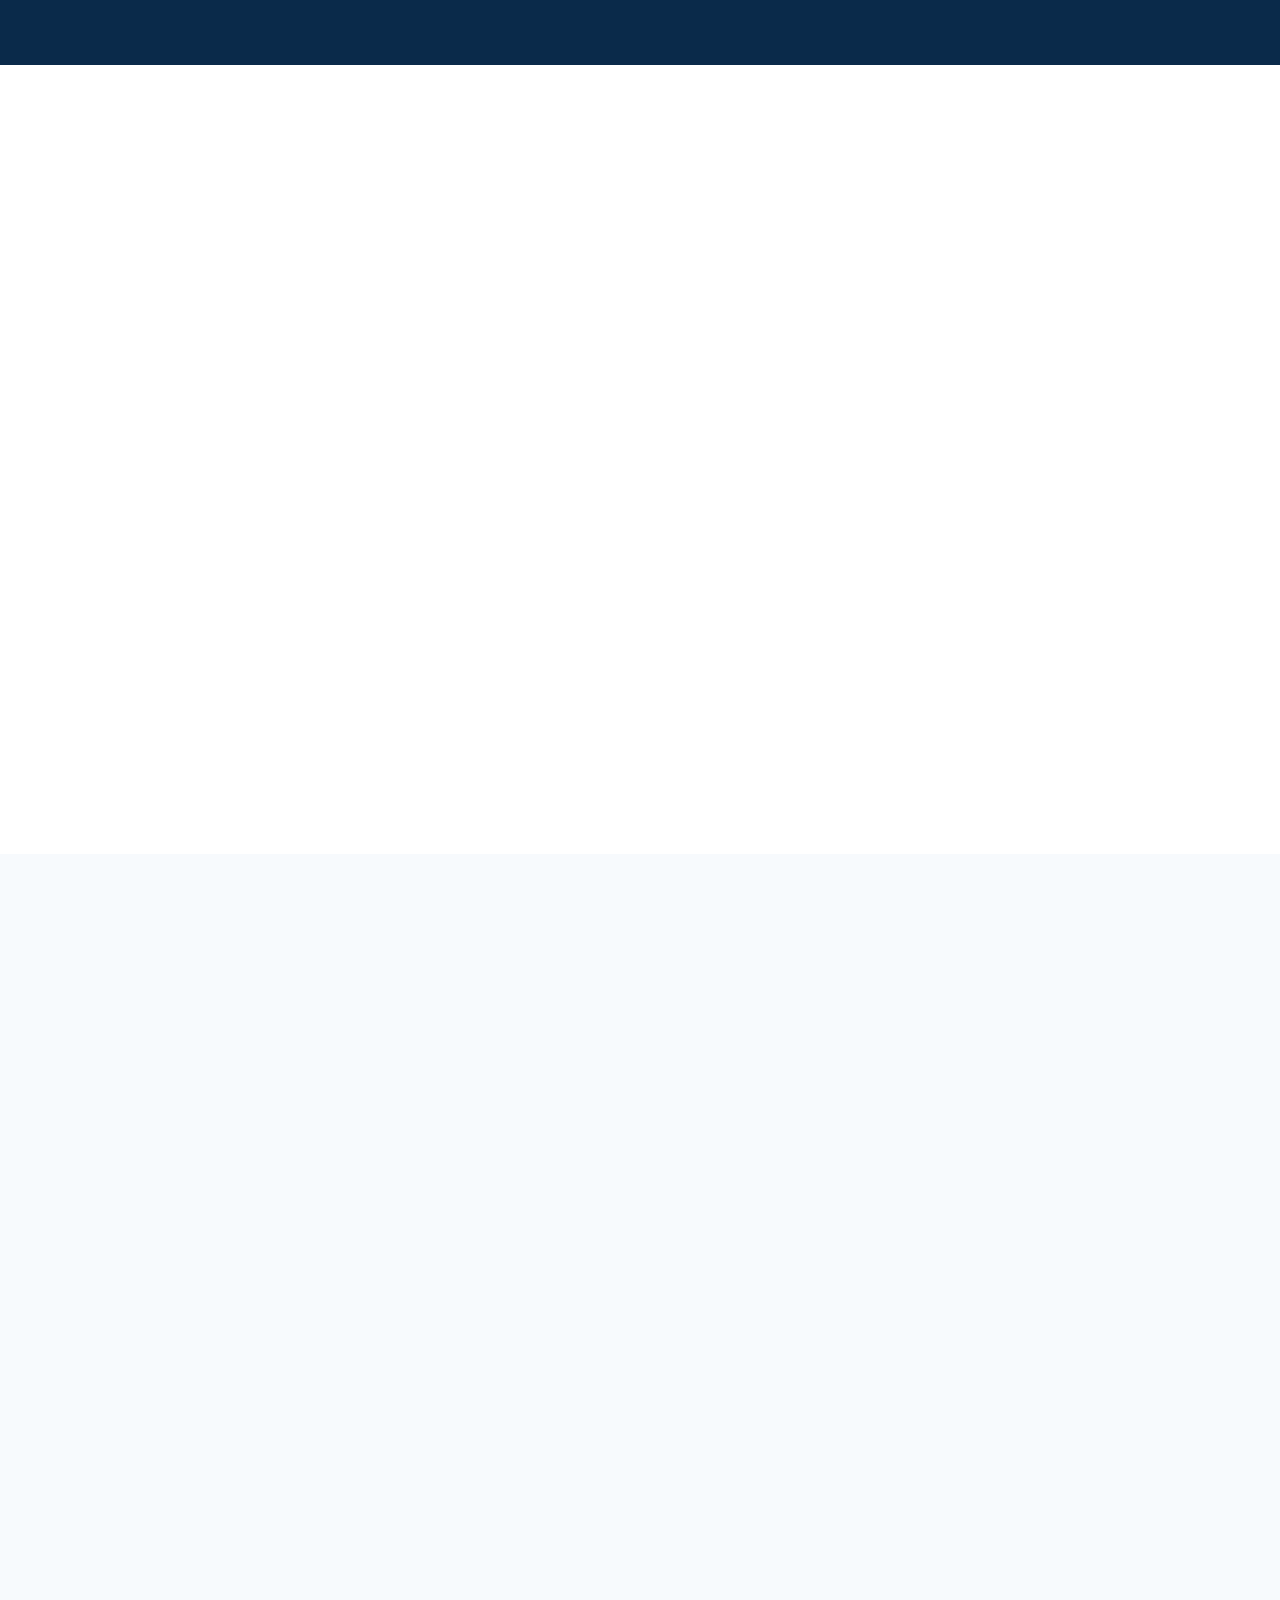
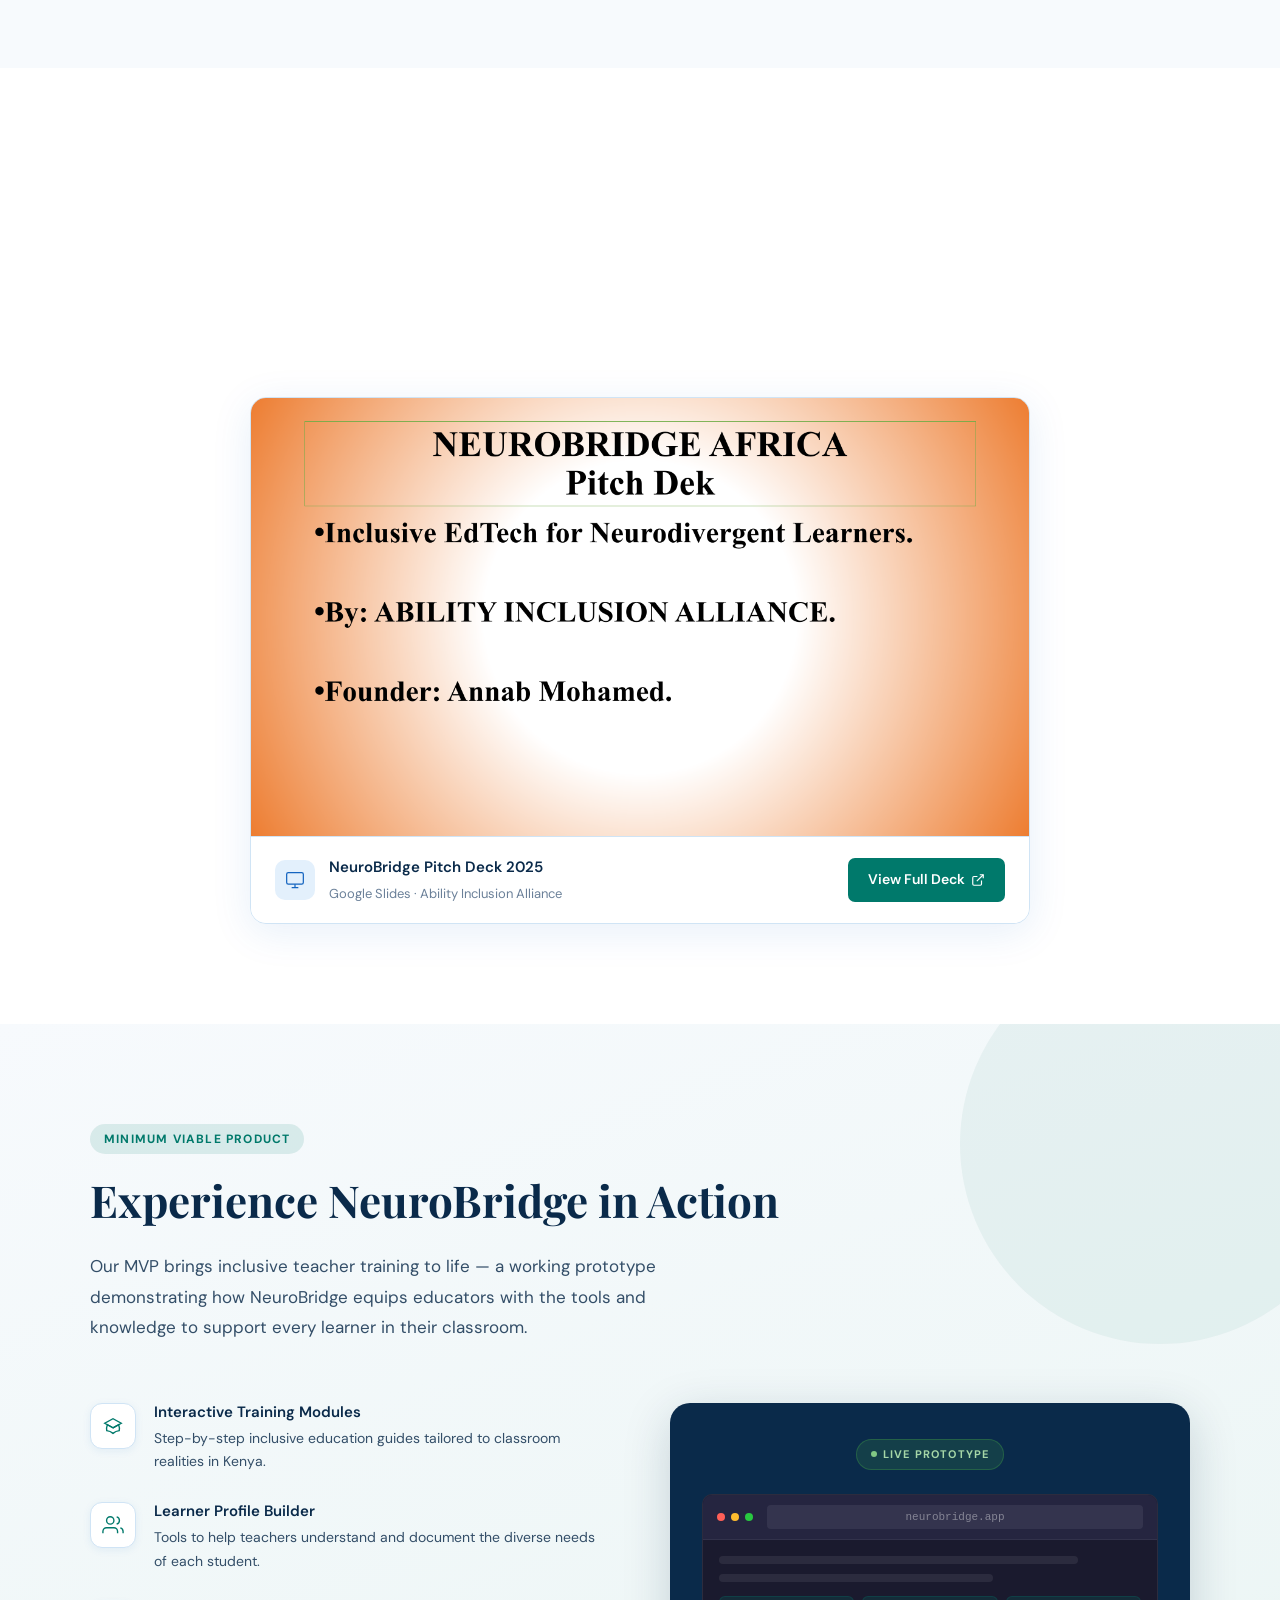
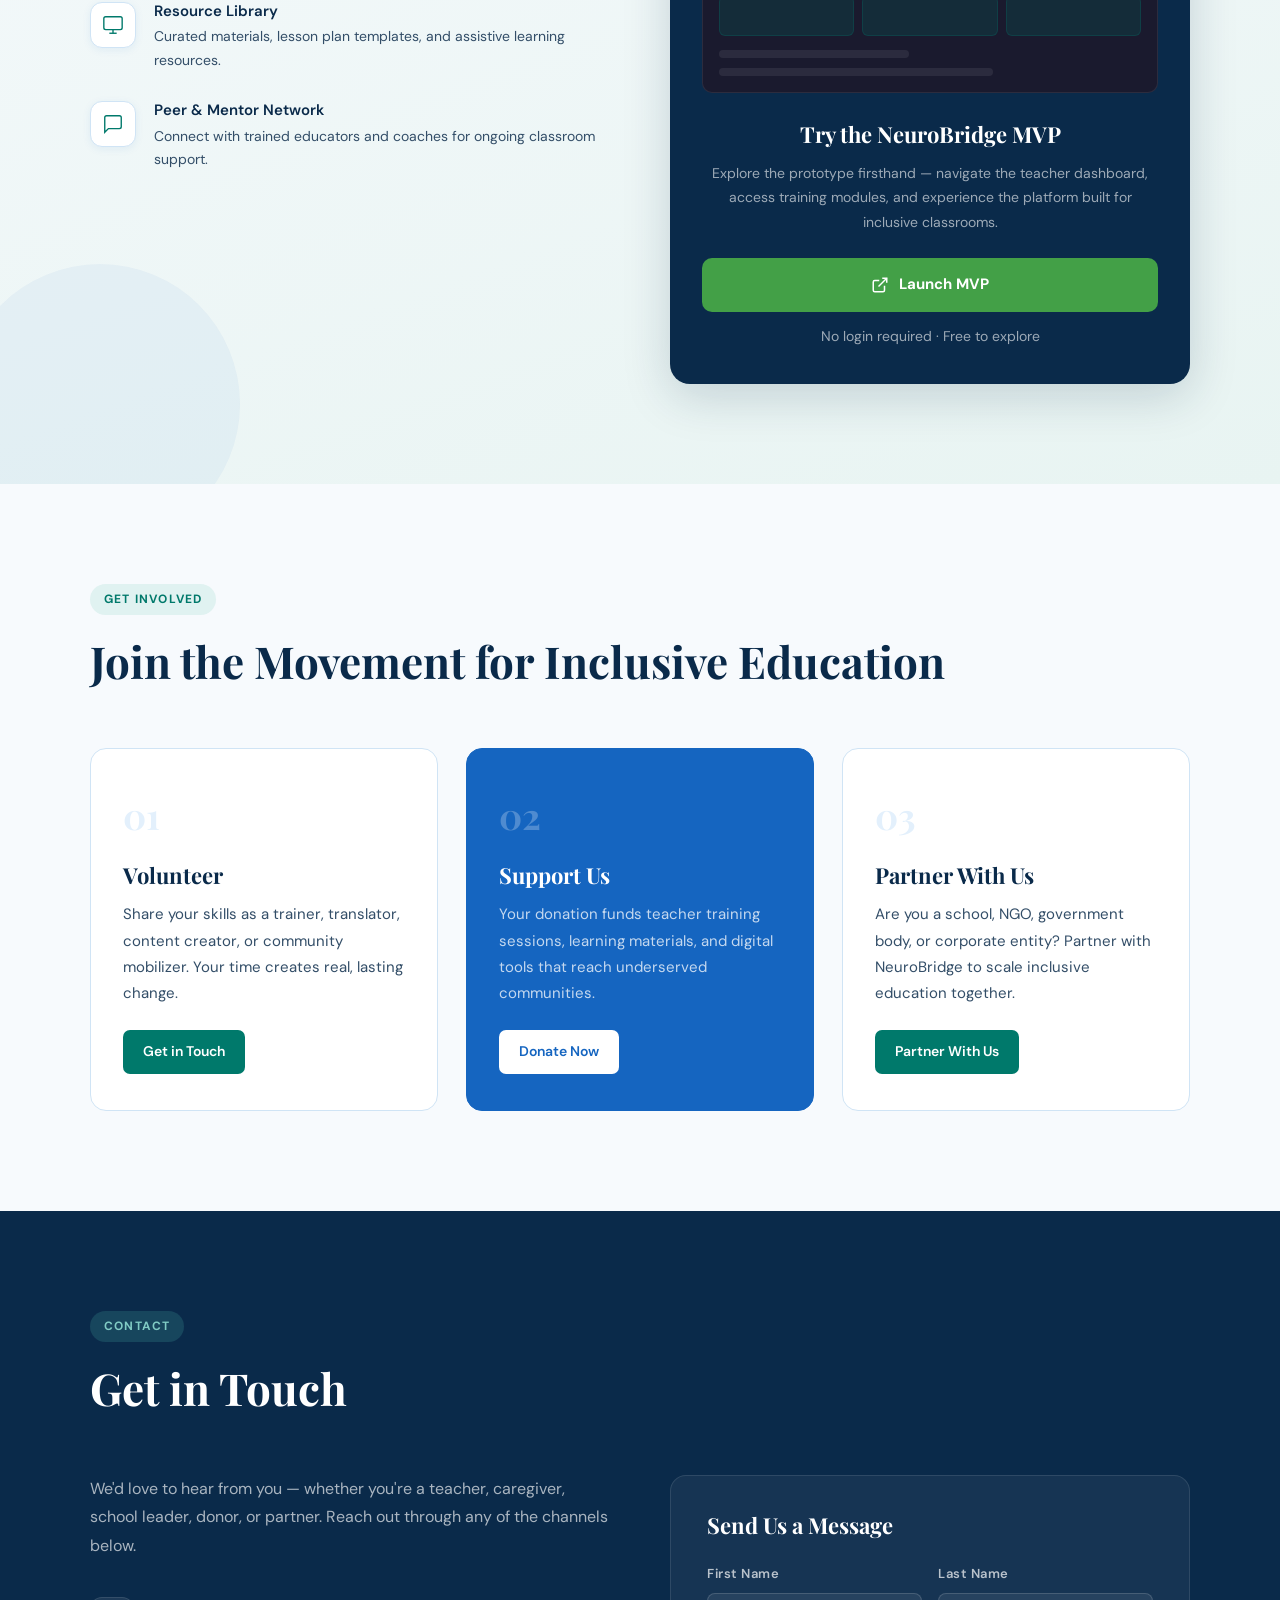
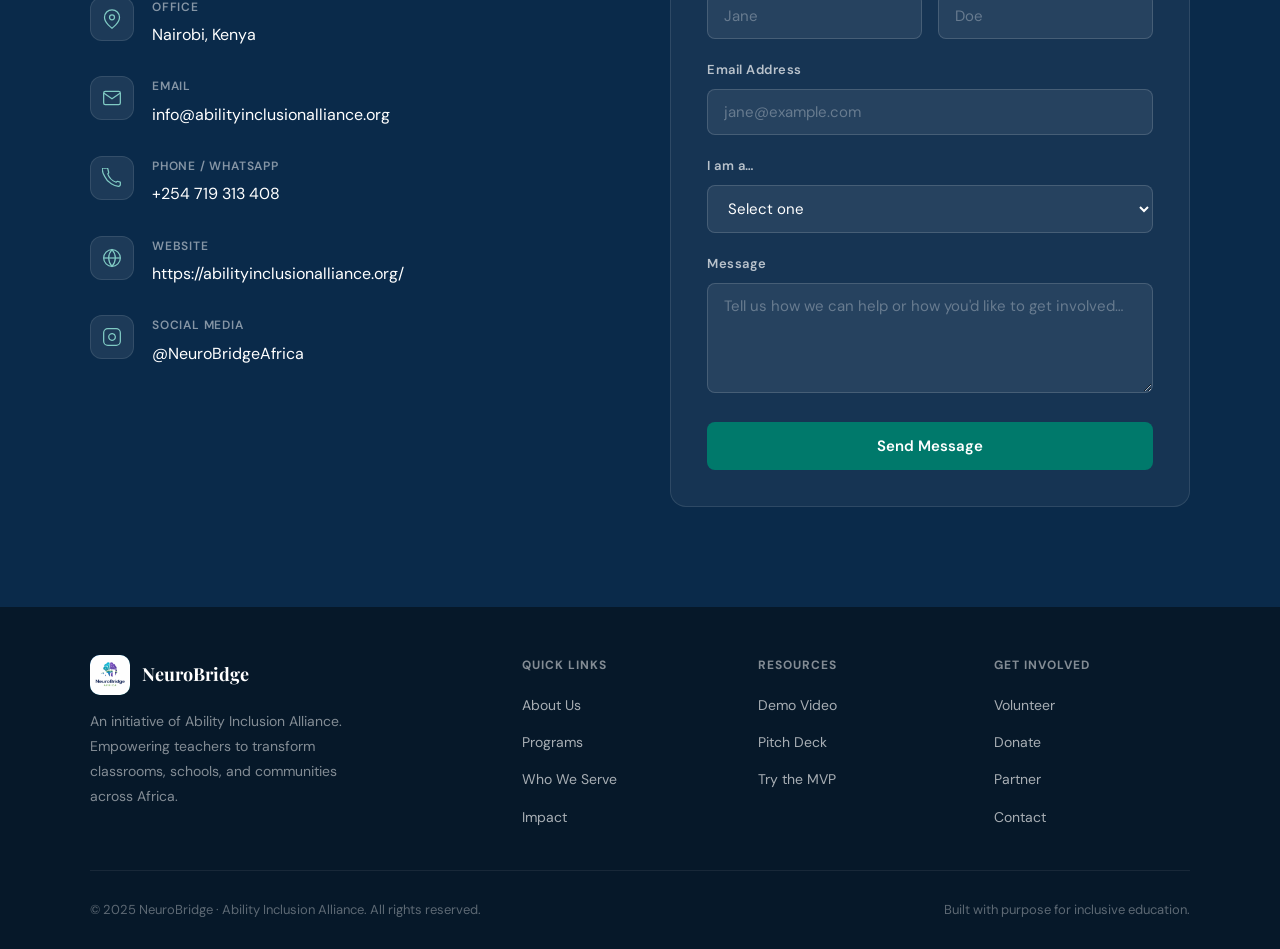
==== commit 035c7a44: "added the mvp link" ====
--- a/index.html
+++ b/index.html
@@ -41,14 +41,18 @@
       <p>Inclusive learning starts with well-trained teachers. We equip educators to support neurodivergent learners, deaf and hard-of-hearing learners, visually impaired learners, and marginalized communities.</p>
       <div class="hero-btns">
         <a href="#about" class="btn-primary">Learn More</a>
-        <a href="#cchub" class="btn-outline">Apply Now</a>
+        <a href="#mvp" class="btn-outline">Try the MVP</a>
         <a href="#get-involved" class="btn-outline">Support Us</a>
       </div>
     </div>
     <div class="hero-visual fade-up" style="animation-delay: 0.2s;">
       <div class="hero-img-main upload-zone" data-label="Hero Image" data-size="800×600px" data-target="hero-img">
         <img src="image1.png" alt="Hero" class="uploaded-img" onerror="this.style.display='none'; this.nextElementSibling.style.display='flex';" />
-        
+        <div class="upload-placeholder">
+          <div class="img-icon"><svg viewBox="0 0 24 24" stroke-width="1.5"><rect x="3" y="3" width="18" height="18" rx="2"/><circle cx="8.5" cy="8.5" r="1.5"/><polyline points="21 15 16 10 5 21"/></svg></div>
+          <span>Hero Image</span>
+          <span style="font-size:11px; opacity:0.6">800×600px recommended</span>
+        </div>
       </div>
     </div>
   </div>
@@ -66,8 +70,8 @@
         <svg viewBox="0 0 24 24" fill="none" stroke-width="1.5"><rect x="2" y="3" width="20" height="14" rx="2"/><line x1="8" y1="21" x2="16" y2="21"/><line x1="12" y1="17" x2="12" y2="21"/></svg>
         Pitch Deck
       </a>
-      <a href="#application" class="hub-btn apply">
-        <svg viewBox="0 0 24 24" fill="none" stroke-width="1.5"><path d="M14 2H6a2 2 0 00-2 2v16a2 2 0 002 2h12a2 2 0 002-2V8z"/><polyline points="14 2 14 8 20 8"/><line x1="16" y1="13" x2="8" y2="13"/><line x1="16" y1="17" x2="8" y2="17"/></svg>
+      <a href="#mvp" class="hub-btn mvp">
+        <svg viewBox="0 0 24 24" fill="none" stroke-width="1.5"><path d="M12 2L2 7l10 5 10-5-10-5z"/><path d="M2 17l10 5 10-5"/><path d="M2 12l10 5 10-5"/></svg>
         MVP
       </a>
     </div>
@@ -202,7 +206,7 @@
         <p>ADHD, autism, dyslexia, and related learning profiles supported in inclusive classrooms</p>
       </div>
       <div class="serve-card fade-up" style="transition-delay:0.08s">
-        <h4>Deaf & Hard of Hearing</h4>
+        <h4>Deaf &amp; Hard of Hearing</h4>
         <p>Sign language, lip-reading support, and communication tools for hearing-impaired learners</p>
       </div>
       <div class="serve-card fade-up" style="transition-delay:0.16s">
@@ -270,22 +274,16 @@
   </div>
 </section>
 
-<!-- ══════════════════════════════════════════════════════════
-     ── CCHUB & MASTERCARD FOUNDATION SECTION ──
-══════════════════════════════════════════════════════════ -->
-
-
 <!-- ── DEMO VIDEO ── -->
 <section id="demo-video">
   <div class="section-inner">
     <div class="fade-up">
-      <span class="section-tag">Watch & Learn</span>
+      <span class="section-tag">Watch &amp; Learn</span>
       <h2 class="section-title">NeuroBridge Demo Video</h2>
       <p style="color:var(--text-mid); max-width:560px; margin-top:12px; font-size:16px;">See NeuroBridge in action — how we train teachers, support learners, and create inclusive classrooms across Kenya.</p>
     </div>
     <div class="video-container fade-up">
       <div class="video-wrapper" id="video-wrapper">
-        <!-- If you have a video file, place it here. Or paste a YouTube embed URL below. -->
         <div class="video-upload-area" id="video-upload-area">
           <div class="video-upload-inner">
             <div class="video-play-icon">
@@ -307,9 +305,7 @@
             </div>
           </div>
         </div>
-        <!-- Video element (shown once a file is selected) -->
         <video id="video-player" controls style="display:none; width:100%; border-radius:12px; background:#000;"></video>
-        <!-- iframe for YouTube/Vimeo (shown once URL is embedded) -->
         <div id="video-iframe-container" style="display:none; position:relative; padding-bottom:56.25%; height:0; overflow:hidden; border-radius:12px;"></div>
       </div>
     </div>
@@ -317,7 +313,6 @@
 </section>
 
 <!-- ── PITCH DECK ── -->
-
 <section id="pitch-deck">
   <div class="section-inner">
     <div class="fade-up">
@@ -328,9 +323,125 @@
       </p>
     </div>
     <div class="pitch-container fade-up">
-      <a href="https://docs.google.com/presentation/d/1BL7_PK6HMsjrY8Bc3NliJBFxSLpm8q86/edit?usp=sharing" target="_blank">
-        <img src="screenshot.png" alt="NeuroBridge Pitch Deck First Slide" style="width:100%; border-radius:12px;"/>
-      </a>
+      <div class="pitch-preview-wrap">
+        <a href="https://docs.google.com/presentation/d/1BL7_PK6HMsjrY8Bc3NliJBFxSLpm8q86/edit?usp=sharing" target="_blank" class="pitch-preview-link">
+          <div class="pitch-preview-img-box">
+            <img src="screenshot.png" alt="NeuroBridge Pitch Deck" class="pitch-screenshot"
+              onerror="this.style.display='none'; this.nextElementSibling.style.display='flex';" />
+            <div class="pitch-img-fallback">
+              <svg viewBox="0 0 24 24" fill="none" stroke-width="1.5" width="40" height="40"><rect x="2" y="3" width="20" height="14" rx="2"/><line x1="8" y1="21" x2="16" y2="21"/><line x1="12" y1="17" x2="12" y2="21"/></svg>
+              <span>Pitch Deck Preview</span>
+              <span style="font-size:12px; opacity:0.6">Replace screenshot.png with your slide image</span>
+            </div>
+            <div class="pitch-overlay">
+              <div class="pitch-overlay-btn">
+                <svg viewBox="0 0 24 24" fill="none" stroke-width="2" width="20" height="20"><path d="M18 13v6a2 2 0 01-2 2H5a2 2 0 01-2-2V8a2 2 0 012-2h6"/><polyline points="15 3 21 3 21 9"/><line x1="10" y1="14" x2="21" y2="3"/></svg>
+                Open Full Deck
+              </div>
+            </div>
+          </div>
+        </a>
+        <div class="pitch-meta">
+          <div class="pitch-meta-info">
+            <div class="pitch-meta-icon">
+              <svg viewBox="0 0 24 24" fill="none" stroke-width="1.5" width="20" height="20"><rect x="2" y="3" width="20" height="14" rx="2"/><line x1="8" y1="21" x2="16" y2="21"/><line x1="12" y1="17" x2="12" y2="21"/></svg>
+            </div>
+            <div>
+              <div class="pitch-meta-title">NeuroBridge Pitch Deck 2025</div>
+              <div class="pitch-meta-sub">Google Slides · Ability Inclusion Alliance</div>
+            </div>
+          </div>
+          <a href="https://docs.google.com/presentation/d/1BL7_PK6HMsjrY8Bc3NliJBFxSLpm8q86/edit?usp=sharing" target="_blank" class="btn-sm">
+            View Full Deck
+            <svg viewBox="0 0 24 24" fill="none" stroke-width="2" width="14" height="14"><path d="M18 13v6a2 2 0 01-2 2H5a2 2 0 01-2-2V8a2 2 0 012-2h6"/><polyline points="15 3 21 3 21 9"/><line x1="10" y1="14" x2="21" y2="3"/></svg>
+          </a>
+        </div>
+      </div>
+    </div>
+  </div>
+</section>
+
+<!-- ══════════════════════════════════════════════
+     ── MVP SECTION ──
+══════════════════════════════════════════════ -->
+<section id="mvp">
+  <div class="section-inner">
+    <div class="fade-up">
+      <span class="section-tag mvp-tag">Minimum Viable Product</span>
+      <h2 class="section-title mvp-title">Experience NeuroBridge in Action</h2>
+      <p class="mvp-subtitle">Our MVP brings inclusive teacher training to life — a working prototype demonstrating how NeuroBridge equips educators with the tools and knowledge to support every learner in their classroom.</p>
+    </div>
+
+    <div class="mvp-grid fade-up">
+      <!-- Feature highlights -->
+      <div class="mvp-features">
+        <div class="mvp-feature-item">
+          <div class="mvp-feat-icon">
+            <svg viewBox="0 0 24 24" fill="none" stroke-width="1.5"><path d="M12 14l9-5-9-5-9 5 9 5z"/><path d="M12 14l6.16-3.422a12.083 12.083 0 01.665 6.479A11.952 11.952 0 0012 20.055a11.952 11.952 0 00-6.824-2.998 12.078 12.078 0 01.665-6.479L12 14z"/></svg>
+          </div>
+          <div>
+            <h4>Interactive Training Modules</h4>
+            <p>Step-by-step inclusive education guides tailored to classroom realities in Kenya.</p>
+          </div>
+        </div>
+        <div class="mvp-feature-item">
+          <div class="mvp-feat-icon">
+            <svg viewBox="0 0 24 24" fill="none" stroke-width="1.5"><path d="M17 21v-2a4 4 0 00-4-4H5a4 4 0 00-4 4v2"/><circle cx="9" cy="7" r="4"/><path d="M23 21v-2a4 4 0 00-3-3.87"/><path d="M16 3.13a4 4 0 010 7.75"/></svg>
+          </div>
+          <div>
+            <h4>Learner Profile Builder</h4>
+            <p>Tools to help teachers understand and document the diverse needs of each student.</p>
+          </div>
+        </div>
+        <div class="mvp-feature-item">
+          <div class="mvp-feat-icon">
+            <svg viewBox="0 0 24 24" fill="none" stroke-width="1.5"><rect x="2" y="3" width="20" height="14" rx="2"/><line x1="8" y1="21" x2="16" y2="21"/><line x1="12" y1="17" x2="12" y2="21"/></svg>
+          </div>
+          <div>
+            <h4>Resource Library</h4>
+            <p>Curated materials, lesson plan templates, and assistive learning resources.</p>
+          </div>
+        </div>
+        <div class="mvp-feature-item">
+          <div class="mvp-feat-icon">
+            <svg viewBox="0 0 24 24" fill="none" stroke-width="1.5"><path d="M21 15a2 2 0 01-2 2H7l-4 4V5a2 2 0 012-2h14a2 2 0 012 2z"/></svg>
+          </div>
+          <div>
+            <h4>Peer &amp; Mentor Network</h4>
+            <p>Connect with trained educators and coaches for ongoing classroom support.</p>
+          </div>
+        </div>
+      </div>
+
+      <!-- CTA Card -->
+      <div class="mvp-cta-card">
+        <div class="mvp-cta-badge">Live Prototype</div>
+        <div class="mvp-screen-mockup">
+          <div class="mockup-bar">
+            <span class="dot red"></span><span class="dot yellow"></span><span class="dot green"></span>
+            <div class="mockup-url">neurobridge.app</div>
+          </div>
+          <div class="mockup-body">
+            <div class="mockup-line wide"></div>
+            <div class="mockup-line medium"></div>
+            <div class="mockup-block-row">
+              <div class="mockup-block"></div>
+              <div class="mockup-block"></div>
+              <div class="mockup-block"></div>
+            </div>
+            <div class="mockup-line short"></div>
+            <div class="mockup-line medium"></div>
+          </div>
+        </div>
+        <h3>Try the NeuroBridge MVP</h3>
+        <p>Explore the prototype firsthand — navigate the teacher dashboard, access training modules, and experience the platform built for inclusive classrooms.</p>
+        <!-- ★ REPLACE THE HREF BELOW WITH YOUR ACTUAL MVP LINK ★ -->
+        <a href="https://app.neurobridge.co.ke/" target="_blank" class="mvp-launch-btn">
+          <svg viewBox="0 0 24 24" fill="none" stroke-width="2" width="18" height="18"><path d="M18 13v6a2 2 0 01-2 2H5a2 2 0 01-2-2V8a2 2 0 012-2h6"/><polyline points="15 3 21 3 21 9"/><line x1="10" y1="14" x2="21" y2="3"/></svg>
+          Launch MVP
+        </a>
+        <p class="mvp-note">No login required · Free to explore</p>
+      </div>
     </div>
   </div>
 </section>
@@ -460,12 +571,11 @@
         </ul>
       </div>
       <div class="footer-col">
-        <h5>Application</h5>
+        <h5>Resources</h5>
         <ul>
-          <li><a href="#cchub">CcHUB Program</a></li>
           <li><a href="#demo-video">Demo Video</a></li>
           <li><a href="#pitch-deck">Pitch Deck</a></li>
-          <li><a href="#application">Apply Now</a></li>
+          <li><a href="#mvp">Try the MVP</a></li>
         </ul>
       </div>
       <div class="footer-col">
@@ -529,7 +639,6 @@
 
   if (!fileInput) return;
 
-  // If the actual image (1.png, 2.png etc.) loaded, hide placeholder
   if (uploadedImg) {
     uploadedImg.addEventListener('load', function() {
       if (placeholder) placeholder.style.display = 'none';
@@ -552,7 +661,6 @@
     }
   });
 
-  // Drag & drop
   zone.addEventListener('dragover', e => { e.preventDefault(); zone.classList.add('drag-over'); });
   zone.addEventListener('dragleave', () => zone.classList.remove('drag-over'));
   zone.addEventListener('drop', e => {
@@ -592,7 +700,6 @@
   if (!url) return;
 
   let embedUrl = url;
-  // Convert YouTube watch URL to embed
   if (url.includes('youtube.com/watch')) {
     const videoId = new URL(url).searchParams.get('v');
     embedUrl = `https://www.youtube.com/embed/${videoId}`;
@@ -608,49 +715,6 @@
   container.innerHTML = `<iframe src="${embedUrl}" style="position:absolute;top:0;left:0;width:100%;height:100%;border:none;border-radius:12px;" allowfullscreen></iframe>`;
   container.style.display = 'block';
   videoUploadArea.style.display = 'none';
-}
-
-/* ── PITCH DECK UPLOAD ── */
-const pitchFileInput = document.getElementById('pitch-file-input');
-const pitchViewer = document.getElementById('pitch-viewer');
-const pitchUploadArea = document.getElementById('pitch-upload-area');
-
-if (pitchFileInput) {
-  pitchFileInput.addEventListener('change', function(e) {
-    const file = e.target.files[0];
-    if (!file) return;
-    const url = URL.createObjectURL(file);
-    pitchViewer.src = url;
-    pitchViewer.style.display = 'block';
-    pitchUploadArea.style.display = 'none';
-  });
-}
-
-/* ── DOC UPLOADS (Application) ── */
-document.querySelectorAll('.doc-file-input').forEach(input => {
-  input.addEventListener('change', function(e) {
-    const file = e.target.files[0];
-    if (!file) return;
-    const docType = this.dataset.doc;
-    const statusEl = document.getElementById(docType + '-status');
-    if (statusEl) {
-      statusEl.textContent = '✓ ' + file.name;
-      statusEl.style.color = '#43a047';
-    }
-    const box = this.closest('.doc-upload-box');
-    if (box) box.classList.add('doc-uploaded');
-  });
-});
-
-/* ── APPLICATION SUBMIT ── */
-function submitApplication() {
-  const btn = document.querySelector('.app-submit-btn');
-  btn.innerHTML = 'Submitting…';
-  btn.disabled = true;
-  setTimeout(() => {
-    btn.innerHTML = 'Application Submitted ✓ <svg viewBox="0 0 24 24" fill="none" stroke-width="2" width="18" height="18"><polyline points="20 6 9 17 4 12"/></svg>';
-    btn.style.background = '#43a047';
-  }, 1500);
 }
 
 /* ── HAMBURGER NAV ── */
--- a/style.css
+++ b/style.css
@@ -69,9 +69,7 @@
   position: absolute; inset: 0;
 }
 
-.logo-fallback {
-  position: relative; z-index: 1;
-}
+.logo-fallback { position: relative; z-index: 1; }
 
 .nav-brand {
   font-family: 'Playfair Display', serif;
@@ -133,9 +131,7 @@
   background: var(--navy);
 }
 
-.hero-bg-shapes {
-  position: absolute; inset: 0; pointer-events: none;
-}
+.hero-bg-shapes { position: absolute; inset: 0; pointer-events: none; }
 
 .hero-bg-shapes::before {
   content: '';
@@ -244,10 +240,8 @@
 }
 .btn-teal:hover { background: #00695c; }
 
-/* ─── HERO IMAGE UPLOAD ─── */
-.hero-visual {
-  display: flex; flex-direction: column; gap: 16px;
-}
+/* ─── HERO IMAGE ─── */
+.hero-visual { display: flex; flex-direction: column; gap: 16px; }
 
 .hero-img-main {
   width: 100%; aspect-ratio: 4/3;
@@ -258,10 +252,7 @@
 }
 
 /* ─── UPLOAD ZONES ─── */
-.upload-zone {
-  position: relative;
-  cursor: pointer;
-}
+.upload-zone { position: relative; cursor: pointer; }
 
 .upload-zone .uploaded-img {
   width: 100%; height: 100%;
@@ -281,7 +272,6 @@
   padding: 20px;
 }
 
-/* For non-hero upload zones (white bg) */
 .img-placeholder .upload-placeholder {
   background: transparent;
   position: absolute; inset: 0;
@@ -307,7 +297,6 @@
   margin-top: 4px;
 }
 .upload-btn-label:hover { background: var(--teal); }
-.upload-btn-label.sm { padding: 4px 10px; font-size: 11px; }
 .upload-btn-label input[type="file"] { display: none; }
 
 .upload-zone.drag-over { outline: 2px dashed var(--teal); outline-offset: 2px; }
@@ -326,7 +315,6 @@
   padding: 20px 5%;
   border-bottom: 1px solid rgba(255,255,255,0.06);
   position: sticky; top: 72px; z-index: 90;
-  backdrop-filter: blur(6px);
 }
 
 .hub-inner {
@@ -334,16 +322,7 @@
   display: flex; align-items: center; gap: 24px; flex-wrap: wrap;
 }
 
-.hub-label {
-  font-size: 12px; font-weight: 700;
-  letter-spacing: 1.2px; text-transform: uppercase;
-  color: rgba(255,255,255,0.5);
-  white-space: nowrap;
-}
-
-.hub-buttons {
-  display: flex; gap: 12px; flex-wrap: wrap;
-}
+.hub-buttons { display: flex; gap: 12px; flex-wrap: wrap; }
 
 .hub-btn {
   display: inline-flex; align-items: center; gap: 8px;
@@ -363,17 +342,14 @@
 .hub-btn.deck { background: rgba(21, 101, 192, 0.15); color: #90caf9; border-color: rgba(21, 101, 192, 0.3); }
 .hub-btn.deck:hover { background: rgba(21, 101, 192, 0.3); color: white; }
 
+.hub-btn.mvp { background: rgba(67, 160, 71, 0.15); color: #a5d6a7; border-color: rgba(67, 160, 71, 0.3); }
+.hub-btn.mvp:hover { background: rgba(67, 160, 71, 0.3); color: white; }
+
 .hub-btn.apply { background: rgba(0, 121, 107, 0.15); color: #80cbc4; border-color: rgba(0, 121, 107, 0.3); }
 .hub-btn.apply:hover { background: rgba(0, 121, 107, 0.3); color: white; }
 
-.hub-btn.partner { background: rgba(255, 160, 0, 0.12); color: #ffe082; border-color: rgba(255, 160, 0, 0.3); }
-.hub-btn.partner:hover { background: rgba(255, 160, 0, 0.25); color: white; }
-
-/* ─── STATS STRIP ─── */
-#stats {
-  background: var(--blue);
-  padding: 32px 5%;
-}
+/* ─── STATS ─── */
+#stats { background: var(--blue); padding: 32px 5%; }
 
 .stats-inner {
   max-width: 1100px; margin: 0 auto;
@@ -392,10 +368,7 @@
 .stat-label { font-size: 13px; color: rgba(255,255,255,0.7); margin-top: 4px; letter-spacing: 0.3px; }
 
 /* ─── ABOUT ─── */
-#about {
-  padding: 100px 5%;
-  background: var(--white);
-}
+#about { padding: 100px 5%; background: var(--white); }
 
 .section-inner { max-width: 1100px; margin: 0 auto; }
 
@@ -463,15 +436,11 @@
 }
 
 .img-placeholder svg { width: 28px; height: 28px; stroke: var(--blue-mid); fill: none; opacity: 0.7; }
-
 .img-placeholder.tall { aspect-ratio: 2/3; grid-row: span 2; }
 .img-placeholder.square { aspect-ratio: 1; }
 
 /* ─── PROGRAMS ─── */
-#programs {
-  padding: 100px 5%;
-  background: var(--off-white);
-}
+#programs { padding: 100px 5%; background: var(--off-white); }
 
 .programs-grid {
   display: grid; grid-template-columns: repeat(3, 1fr); gap: 28px;
@@ -486,10 +455,7 @@
   transition: transform 0.2s, box-shadow 0.2s;
 }
 
-.program-card:hover {
-  transform: translateY(-5px);
-  box-shadow: var(--shadow);
-}
+.program-card:hover { transform: translateY(-5px); box-shadow: var(--shadow); }
 
 .prog-icon {
   width: 54px; height: 54px; border-radius: 14px;
@@ -505,10 +471,7 @@
 .prog-icon.green { background: #e8f5e9; }
 .prog-icon.green svg { stroke: var(--green-accent); }
 
-.program-card h3 {
-  font-size: 20px; color: var(--navy); margin-bottom: 12px;
-}
-
+.program-card h3 { font-size: 20px; color: var(--navy); margin-bottom: 12px; }
 .program-card p { font-size: 15px; color: var(--text-mid); line-height: 1.75; }
 
 /* ─── WHO WE SERVE ─── */
@@ -546,10 +509,7 @@
 .serve-card p { font-size: 13px; color: rgba(255,255,255,0.55); line-height: 1.6; }
 
 /* ─── IMPACT / GALLERY ─── */
-#impact {
-  padding: 100px 5%;
-  background: white;
-}
+#impact { padding: 100px 5%; background: white; }
 
 .gallery-strip {
   display: grid; grid-template-columns: repeat(4, 1fr); gap: 20px;
@@ -574,167 +534,14 @@
 .gallery-img:nth-child(2) { background: var(--teal-light); border-color: #a5d6d2; }
 .gallery-img:nth-child(3) { background: #e8f5e9; border-color: #a5d6a7; }
 .gallery-img:nth-child(4) { background: #fff8e1; border-color: #ffe082; }
-
 .gallery-img svg { width: 28px; height: 28px; stroke: var(--blue-mid); fill: none; opacity: 0.7; }
 
-/* ──────────────────────────────────────────────────
-   ── CCHUB & MASTERCARD FOUNDATION ──
-────────────────────────────────────────────────── */
-#cchub {
-  padding: 100px 5%;
-  background: linear-gradient(160deg, #061829 0%, #0a2a4a 60%, #00312a 100%);
-  position: relative; overflow: hidden;
-}
-
-#cchub::before {
-  content: '';
-  position: absolute; top: -80px; right: -80px;
-  width: 400px; height: 400px; border-radius: 50%;
-  background: rgba(0, 121, 107, 0.08);
-  pointer-events: none;
-}
-
-#cchub::after {
-  content: '';
-  position: absolute; bottom: -60px; left: -60px;
-  width: 300px; height: 300px; border-radius: 50%;
-  background: rgba(21, 101, 192, 0.08);
-  pointer-events: none;
-}
-
-/* Partner Logos */
-.cchub-header {
-  text-align: center;
-  position: relative; z-index: 2;
-}
-
-.cchub-partner-logos {
-  display: flex; align-items: center; justify-content: center; gap: 24px;
-  margin-bottom: 32px;
-}
-
-.partner-logo-box {
-  width: 120px; height: 70px;
-  background: rgba(255,255,255,0.08);
-  border: 1px solid rgba(255,255,255,0.15);
-  border-radius: 12px;
-  display: flex; align-items: center; justify-content: center;
-  overflow: hidden;
-  position: relative;
-}
-
-.partner-img {
-  width: 100%; height: 100%;
-  object-fit: contain;
-  padding: 10px;
-}
-
-.partner-placeholder {
-  background: rgba(255,255,255,0.05) !important;
-  color: rgba(255,255,255,0.5) !important;
-  flex-direction: column;
-  gap: 6px;
-}
-
-.partner-initials {
-  font-size: 16px; font-weight: 700; color: rgba(255,255,255,0.6);
-}
-
-.partner-times {
-  font-size: 24px; color: rgba(255,255,255,0.3); font-weight: 300;
-}
-
-.cchub-tag { background: rgba(0, 121, 107, 0.2); color: #80cbc4; }
-.cchub-title { color: white; max-width: 700px; margin: 0 auto 20px; text-align: center; }
-.cchub-subtitle {
-  font-size: 17px; color: rgba(255,255,255,0.65);
-  max-width: 680px; margin: 0 auto;
-  line-height: 1.8;
-}
-
-/* Support Cards */
-.cchub-support-grid {
-  margin-top: 64px;
-  position: relative; z-index: 2;
-}
-
-.cchub-support-intro h3 {
-  font-size: 24px; color: white;
-  text-align: center;
-  margin-bottom: 32px;
-}
-
-.support-cards {
-  display: grid; grid-template-columns: repeat(4, 1fr); gap: 20px;
-}
-
-.support-card {
-  background: rgba(255,255,255,0.05);
-  border: 1px solid rgba(255,255,255,0.1);
-  border-radius: 14px;
-  padding: 28px 22px;
-  text-align: center;
-  transition: background 0.2s, transform 0.2s;
-}
-
-.support-card:hover {
-  background: rgba(255,255,255,0.09);
-  transform: translateY(-4px);
-}
-
-.sc-icon {
-  width: 50px; height: 50px;
-  background: rgba(0, 121, 107, 0.2);
-  border: 1px solid rgba(0, 121, 107, 0.3);
-  border-radius: 12px;
-  display: flex; align-items: center; justify-content: center;
-  margin: 0 auto 16px;
-}
-
-.sc-icon svg { width: 22px; height: 22px; stroke: #80cbc4; }
-
-.support-card h4 { font-size: 15px; font-weight: 700; color: white; margin-bottom: 8px; }
-.support-card p { font-size: 13px; color: rgba(255,255,255,0.55); line-height: 1.6; }
-
-/* Portfolio */
-.cchub-portfolio {
-  margin-top: 64px;
-  display: grid; grid-template-columns: 1fr 1fr; gap: 60px; align-items: center;
-  position: relative; z-index: 2;
-}
-
-.portfolio-text h3 {
-  font-size: 28px; color: white; margin-bottom: 18px;
-}
-
-.portfolio-text p {
-  font-size: 16px; color: rgba(255,255,255,0.65); line-height: 1.85;
-}
-
-.portfolio-visual {
-  aspect-ratio: 4/3;
-  border-radius: 16px;
-  overflow: hidden;
-  border: 1px solid rgba(255,255,255,0.1);
-  background: rgba(255,255,255,0.05);
-}
-
-.portfolio-visual .upload-placeholder {
-  background: rgba(255,255,255,0.04) !important;
-  color: rgba(255,255,255,0.4) !important;
-}
-
 /* ─── DEMO VIDEO ─── */
-#demo-video {
-  padding: 100px 5%;
-  background: var(--off-white);
-}
+#demo-video { padding: 100px 5%; background: var(--off-white); }
 
 .video-container { margin-top: 48px; }
 
-.video-wrapper {
-  max-width: 900px; margin: 0 auto;
-}
+.video-wrapper { max-width: 900px; margin: 0 auto; }
 
 .video-upload-area {
   background: var(--navy);
@@ -757,7 +564,6 @@
 }
 
 .video-play-icon svg { width: 32px; height: 32px; }
-
 .video-upload-area h3 { font-size: 22px; color: white; }
 .video-upload-area p { font-size: 15px; color: rgba(255,255,255,0.5); max-width: 420px; }
 
@@ -779,9 +585,7 @@
 
 .video-or { color: rgba(255,255,255,0.3); font-size: 13px; }
 
-.video-url-row {
-  display: flex; gap: 8px;
-}
+.video-url-row { display: flex; gap: 8px; }
 
 .video-url-field {
   background: rgba(255,255,255,0.08);
@@ -796,131 +600,401 @@
 .video-url-field::placeholder { color: rgba(255,255,255,0.3); }
 .video-url-field:focus { border-color: rgba(77,182,172,0.5); }
 
-/* ─── PITCH DECK ─── */
-#pitch-deck { 
-  padding: 100px 5%;
-  background: var(--white);
-}
-
-.pitch-container { 
-  margin-top: 48px;
-  display: flex;
-  justify-content: center; /* centers content horizontally */
-  flex-direction: column;
-  gap: 32px; /* spacing between upload area and iframe */
-}
-
-/* Upload area styling remains mostly the same */
-.pitch-upload-area {
-  max-width: 500px; 
+/* ═══════════════════════════════════════════
+   ── PITCH DECK (fixed realistic sizing) ──
+═══════════════════════════════════════════ */
+#pitch-deck { padding: 100px 5%; background: var(--white); }
+
+.pitch-container { margin-top: 48px; }
+
+.pitch-preview-wrap {
+  max-width: 780px;
   margin: 0 auto;
-  background: var(--blue-light);
-  border-radius: 16px;
-  border: 2px dashed var(--border);
-  padding: 60px 40px;
-  text-align: center;
-}
-
-.pitch-upload-inner { 
-  display: flex; 
-  flex-direction: column; 
-  align-items: center; 
-  gap: 16px; 
-}
-
-.pitch-doc-icon {
-  width: 64px; height: 64px;
-  background: var(--blue-light);
-  border: 2px solid var(--border);
-  border-radius: 14px;
-  display: flex; 
-  align-items: center; 
-  justify-content: center;
-  margin-bottom: 8px;
-}
-
-.pitch-doc-icon svg { 
-  width: 28px; 
-  height: 28px; 
-  stroke: var(--blue); 
-}
-
-.pitch-upload-area h3 { font-size: 22px; color: var(--navy); }
-.pitch-upload-area p { font-size: 15px; color: var(--text-mid); max-width: 380px; }
-
-.pitch-file-label {
-  display: inline-flex; 
-  align-items: center; 
-  gap: 8px;
-  padding: 12px 28px;
-  font-size: 14px; 
-  font-weight: 600;
-  cursor: pointer;
-}
-.pitch-file-label input { display: none; }
-
-/* NEW: Make iframe responsive and centered */
-.pitch-container iframe {
-  width: 100%;
-  max-width: 900px; /* optional max size for large screens */
-  height: 600px; /* adjust to fit your presentation */
-  border: none;
-  border-radius: 12px;
-  background: #f0f4f8;
-  display: block;
-  margin: 0 auto; /* center the iframe */
-}
-
-/* Optional: make iframe height responsive on smaller screens */
-@media (max-width: 768px) {
-  .pitch-container iframe {
-    height: 450px;
-  }
-}
-
-/* ─── APPLICATION ─── */
-#application {
-  padding: 100px 5%;
-  background: var(--navy);
-}
-
-#application .section-tag { background: rgba(0, 121, 107, 0.2); color: #80cbc4; }
-#application .section-title { color: white; }
-
-.application-form-wrap {
-  margin-top: 60px;
-  display: flex; flex-direction: column; gap: 0;
-}
-
-.app-section {
-  background: rgba(255,255,255,0.04);
-  border: 1px solid rgba(255,255,255,0.08);
+  background: var(--off-white);
+  border: 1px solid var(--border);
   border-radius: 16px;
   overflow: hidden;
+  box-shadow: 0 8px 40px rgba(21, 101, 192, 0.10);
+}
+
+.pitch-preview-link {
+  display: block;
+  text-decoration: none;
+}
+
+.pitch-preview-img-box {
+  position: relative;
+  width: 100%;
+  aspect-ratio: 16 / 9;
+  background: #e8eef5;
+  overflow: hidden;
+}
+
+.pitch-screenshot {
+  width: 100%; height: 100%;
+  object-fit: cover;
+  display: block;
+  transition: transform 0.3s ease;
+}
+
+.pitch-preview-link:hover .pitch-screenshot { transform: scale(1.02); }
+
+.pitch-img-fallback {
+  position: absolute; inset: 0;
+  display: none;
+  flex-direction: column; align-items: center; justify-content: center;
+  gap: 12px;
+  background: var(--blue-light);
+  color: var(--text-muted);
+  font-size: 14px; text-align: center; padding: 24px;
+}
+
+.pitch-img-fallback svg { stroke: var(--blue-mid); }
+
+.pitch-overlay {
+  position: absolute; inset: 0;
+  background: rgba(10, 42, 74, 0);
+  display: flex; align-items: center; justify-content: center;
+  transition: background 0.3s;
+}
+
+.pitch-preview-link:hover .pitch-overlay {
+  background: rgba(10, 42, 74, 0.45);
+}
+
+.pitch-overlay-btn {
+  display: inline-flex; align-items: center; gap: 8px;
+  background: white;
+  color: var(--navy);
+  padding: 12px 24px;
+  border-radius: 8px;
+  font-size: 14px; font-weight: 600;
+  opacity: 0;
+  transform: translateY(6px);
+  transition: opacity 0.3s, transform 0.3s;
+}
+
+.pitch-preview-link:hover .pitch-overlay-btn {
+  opacity: 1;
+  transform: translateY(0);
+}
+
+.pitch-overlay-btn svg { stroke: var(--navy); }
+
+.pitch-meta {
+  display: flex; align-items: center; justify-content: space-between;
+  padding: 18px 24px;
+  border-top: 1px solid var(--border);
+  background: white;
+  gap: 16px;
+  flex-wrap: wrap;
+}
+
+.pitch-meta-info {
+  display: flex; align-items: center; gap: 14px;
+}
+
+.pitch-meta-icon {
+  width: 40px; height: 40px; border-radius: 10px;
+  background: var(--blue-light);
+  display: flex; align-items: center; justify-content: center;
+  flex-shrink: 0;
+}
+
+.pitch-meta-icon svg { stroke: var(--blue); }
+
+.pitch-meta-title {
+  font-size: 15px; font-weight: 600; color: var(--navy);
+  margin-bottom: 2px;
+}
+
+.pitch-meta-sub { font-size: 13px; color: var(--text-muted); }
+
+.btn-sm {
+  display: inline-flex; align-items: center; gap: 6px;
+  background: var(--teal);
+  color: white;
+  padding: 10px 20px;
+  border-radius: 7px;
+  text-decoration: none;
+  font-weight: 600;
+  font-size: 14px;
+  transition: background 0.2s;
+  white-space: nowrap;
+}
+
+.btn-sm:hover { background: #00695c; }
+
+.btn-sm svg { stroke: white; flex-shrink: 0; }
+
+.btn-sm.white { background: white; color: var(--blue); }
+.btn-sm.white:hover { background: #e3f0fc; }
+.btn-sm.white svg { stroke: var(--blue); }
+
+/* ═══════════════════════════════════════════
+   ── MVP SECTION ──
+═══════════════════════════════════════════ */
+#mvp {
+  padding: 100px 5%;
+  background: linear-gradient(160deg, #f7fafd 0%, #e8f4f2 100%);
+  position: relative;
+  overflow: hidden;
+}
+
+#mvp::before {
+  content: '';
+  position: absolute;
+  top: -80px; right: -80px;
+  width: 400px; height: 400px;
+  border-radius: 50%;
+  background: rgba(0, 121, 107, 0.06);
+  pointer-events: none;
+}
+
+#mvp::after {
+  content: '';
+  position: absolute;
+  bottom: -60px; left: -40px;
+  width: 280px; height: 280px;
+  border-radius: 50%;
+  background: rgba(21, 101, 192, 0.05);
+  pointer-events: none;
+}
+
+.mvp-tag { background: rgba(0, 121, 107, 0.12); color: var(--teal); }
+.mvp-title { color: var(--navy); }
+
+.mvp-subtitle {
+  font-size: 17px; color: var(--text-mid);
+  max-width: 620px; margin-top: 16px;
+  line-height: 1.8;
+}
+
+.mvp-grid {
+  display: grid; grid-template-columns: 1fr 1fr; gap: 60px;
+  align-items: start;
+  margin-top: 60px;
+  position: relative; z-index: 2;
+}
+
+/* Feature list */
+.mvp-features {
+  display: flex; flex-direction: column; gap: 28px;
+}
+
+.mvp-feature-item {
+  display: flex; gap: 18px; align-items: flex-start;
+}
+
+.mvp-feat-icon {
+  width: 46px; height: 46px; border-radius: 12px; flex-shrink: 0;
+  background: white;
+  border: 1px solid var(--border);
+  display: flex; align-items: center; justify-content: center;
+  box-shadow: 0 2px 8px rgba(21, 101, 192, 0.08);
+}
+
+.mvp-feat-icon svg { width: 22px; height: 22px; stroke: var(--teal); fill: none; stroke-width: 1.5; }
+
+.mvp-feature-item h4 {
+  font-family: 'DM Sans', sans-serif;
+  font-size: 15px; font-weight: 600; color: var(--navy);
+  margin-bottom: 5px;
+}
+
+.mvp-feature-item p { font-size: 14px; color: var(--text-mid); line-height: 1.7; }
+
+/* CTA Card */
+.mvp-cta-card {
+  background: var(--navy);
+  border-radius: 20px;
+  padding: 36px 32px;
+  display: flex; flex-direction: column; align-items: center;
+  text-align: center;
+  gap: 0;
+  box-shadow: 0 12px 48px rgba(10, 42, 74, 0.18);
+  position: sticky; top: 140px;
+}
+
+.mvp-cta-badge {
+  display: inline-flex; align-items: center; gap: 6px;
+  background: rgba(67, 160, 71, 0.18);
+  border: 1px solid rgba(67, 160, 71, 0.35);
+  color: #a5d6a7;
+  font-size: 11px; font-weight: 700;
+  letter-spacing: 1.2px; text-transform: uppercase;
+  padding: 5px 14px; border-radius: 20px;
   margin-bottom: 24px;
 }
 
-.app-section-header {
-  display: flex; align-items: center; gap: 20px;
-  padding: 24px 32px;
-  background: rgba(255,255,255,0.04);
-  border-bottom: 1px solid rgba(255,255,255,0.07);
-}
-
-.app-step {
+.mvp-cta-badge::before {
+  content: '';
+  width: 6px; height: 6px; border-radius: 50%;
+  background: #81c784;
+  animation: pulse-dot 1.8s ease-in-out infinite;
+}
+
+@keyframes pulse-dot {
+  0%, 100% { opacity: 1; transform: scale(1); }
+  50% { opacity: 0.5; transform: scale(0.8); }
+}
+
+/* Browser mockup */
+.mvp-screen-mockup {
+  width: 100%;
+  background: #1a1a2e;
+  border-radius: 10px;
+  overflow: hidden;
+  margin-bottom: 28px;
+  border: 1px solid rgba(255,255,255,0.08);
+}
+
+.mockup-bar {
+  background: #252540;
+  padding: 10px 14px;
+  display: flex; align-items: center; gap: 6px;
+  border-bottom: 1px solid rgba(255,255,255,0.06);
+}
+
+.dot {
+  width: 8px; height: 8px; border-radius: 50%;
+}
+.dot.red { background: #ff5f57; }
+.dot.yellow { background: #febc2e; }
+.dot.green { background: #28c840; }
+
+.mockup-url {
+  flex: 1;
+  background: rgba(255,255,255,0.07);
+  border-radius: 4px;
+  padding: 3px 10px;
+  font-size: 11px; color: rgba(255,255,255,0.4);
+  margin-left: 8px;
+  font-family: monospace;
+}
+
+.mockup-body {
+  padding: 16px;
+  display: flex; flex-direction: column; gap: 10px;
+}
+
+.mockup-line {
+  height: 8px; border-radius: 4px;
+  background: rgba(255,255,255,0.08);
+}
+.mockup-line.wide { width: 85%; }
+.mockup-line.medium { width: 65%; }
+.mockup-line.short { width: 45%; }
+
+.mockup-block-row {
+  display: grid; grid-template-columns: repeat(3, 1fr); gap: 8px;
+  margin: 4px 0;
+}
+
+.mockup-block {
+  height: 40px; border-radius: 6px;
+  background: rgba(0, 121, 107, 0.2);
+  border: 1px solid rgba(0, 121, 107, 0.25);
+}
+
+.mvp-cta-card h3 {
+  font-size: 22px; color: white;
+  margin-bottom: 12px;
+}
+
+.mvp-cta-card p {
+  font-size: 14px; color: rgba(255,255,255,0.6);
+  line-height: 1.75;
+  margin-bottom: 24px;
+}
+
+.mvp-launch-btn {
+  display: inline-flex; align-items: center; gap: 10px;
+  background: var(--green-accent);
+  color: white;
+  padding: 14px 36px;
+  border-radius: 10px;
+  font-size: 15px; font-weight: 700;
+  text-decoration: none;
+  transition: background 0.2s, transform 0.15s;
+  width: 100%; justify-content: center;
+  margin-bottom: 12px;
+}
+
+.mvp-launch-btn:hover { background: #388e3c; transform: translateY(-2px); }
+.mvp-launch-btn svg { stroke: white; }
+
+.mvp-note {
+  font-size: 12px; color: rgba(255,255,255,0.35);
+  margin: 0 !important;
+}
+
+/* ─── GET INVOLVED ─── */
+#get-involved { padding: 100px 5%; background: var(--off-white); }
+
+.involved-grid {
+  display: grid; grid-template-columns: 1fr 1fr 1fr; gap: 28px;
+  margin-top: 60px;
+}
+
+.involved-card {
+  border-radius: 16px; padding: 36px 32px;
+  border: 1.5px solid var(--border);
+}
+
+.involved-card.featured {
+  background: var(--blue);
+  border-color: var(--blue);
+  color: white;
+}
+
+.involved-card.featured h3 { color: white; }
+.involved-card.featured p { color: rgba(255,255,255,0.75); }
+.involved-card:not(.featured) { background: white; }
+
+.involved-card h3 { font-size: 22px; color: var(--navy); margin: 16px 0 12px; }
+.involved-card p { font-size: 15px; color: var(--text-mid); line-height: 1.75; margin-bottom: 24px; }
+
+.ic-num {
   font-family: 'Playfair Display', serif;
-  font-size: 28px; font-weight: 700;
-  color: rgba(77, 182, 172, 0.4);
-  line-height: 1;
-  min-width: 40px;
-}
-
-.app-section-header h3 { font-size: 18px; color: white; margin-bottom: 4px; }
-.app-section-header p { font-size: 13px; color: rgba(255,255,255,0.45); }
-
-.app-fields { padding: 28px 32px; }
-
-.req { color: #ef9a9a; }
+  font-size: 36px; font-weight: 700;
+  color: var(--blue-light);
+}
+
+.involved-card.featured .ic-num { color: rgba(255,255,255,0.25); }
+
+/* ─── CONTACT ─── */
+#contact { padding: 100px 5%; background: var(--navy); }
+
+#contact .section-tag { background: rgba(77, 182, 172, 0.2); color: #80cbc4; }
+#contact .section-title { color: white; }
+
+.contact-grid {
+  display: grid; grid-template-columns: 1fr 1fr; gap: 60px;
+  margin-top: 60px; align-items: start;
+}
+
+.contact-info { display: flex; flex-direction: column; gap: 28px; }
+
+.contact-item { display: flex; gap: 18px; align-items: flex-start; }
+
+.ci-icon {
+  width: 44px; height: 44px; border-radius: 12px; flex-shrink: 0;
+  background: rgba(255,255,255,0.08);
+  border: 1px solid rgba(255,255,255,0.1);
+  display: flex; align-items: center; justify-content: center;
+}
+
+.ci-icon svg { width: 20px; height: 20px; stroke: #80cbc4; fill: none; }
+.ci-label { font-size: 12px; font-weight: 600; letter-spacing: 0.8px; text-transform: uppercase; color: rgba(255,255,255,0.5); margin-bottom: 4px; }
+.ci-value { font-size: 16px; color: white; }
+
+.contact-form {
+  background: rgba(255,255,255,0.05);
+  border: 1px solid rgba(255,255,255,0.1);
+  border-radius: 16px;
+  padding: 36px;
+}
 
 .form-group { margin-bottom: 20px; }
 
@@ -948,212 +1022,13 @@
 
 .form-group input::placeholder,
 .form-group textarea::placeholder { color: rgba(255,255,255,0.3); }
-
 .form-group select option { background: #0a2a4a; color: white; }
-
 .form-group input:focus,
 .form-group textarea:focus,
 .form-group select:focus { border-color: rgba(77,182,172,0.6); }
-
-.form-group textarea { resize: vertical; min-height: 100px; }
+.form-group textarea { resize: vertical; min-height: 110px; }
 
 .form-row { display: grid; grid-template-columns: 1fr 1fr; gap: 16px; }
-
-/* Checkbox group */
-.checkbox-group {
-  display: flex; flex-direction: column; gap: 10px;
-  padding: 16px;
-  background: rgba(255,255,255,0.04);
-  border: 1px solid rgba(255,255,255,0.1);
-  border-radius: 8px;
-}
-
-.checkbox-label {
-  display: flex; align-items: center; gap: 10px;
-  font-size: 14px; color: rgba(255,255,255,0.75);
-  cursor: pointer;
-}
-
-.checkbox-label input[type="checkbox"] {
-  width: 16px; height: 16px;
-  accent-color: var(--teal);
-  cursor: pointer;
-}
-
-/* Document uploads */
-.doc-upload-row {
-  display: flex; flex-direction: column; gap: 14px;
-}
-
-.doc-upload-box {
-  display: flex; align-items: center; gap: 16px;
-  padding: 16px 20px;
-  background: rgba(255,255,255,0.04);
-  border: 1px solid rgba(255,255,255,0.1);
-  border-radius: 10px;
-  transition: border-color 0.2s;
-}
-
-.doc-upload-box.doc-uploaded {
-  border-color: rgba(67, 160, 71, 0.5);
-  background: rgba(67, 160, 71, 0.05);
-}
-
-.doc-icon {
-  width: 40px; height: 40px;
-  background: rgba(255,255,255,0.07);
-  border-radius: 8px;
-  display: flex; align-items: center; justify-content: center;
-  flex-shrink: 0;
-}
-
-.doc-icon svg { width: 20px; height: 20px; stroke: #80cbc4; }
-
-.doc-info { flex: 1; }
-.doc-info h4 { font-size: 14px; color: white; margin-bottom: 2px; }
-.doc-info p { font-size: 12px; color: rgba(255,255,255,0.4); }
-
-.doc-upload-btn {
-  flex-shrink: 0;
-  cursor: pointer;
-  display: inline-flex; align-items: center;
-  background: rgba(0, 121, 107, 0.2);
-  color: #80cbc4;
-  border: 1px solid rgba(0, 121, 107, 0.4);
-  padding: 8px 18px;
-  border-radius: 6px;
-  font-size: 13px; font-weight: 600;
-  transition: background 0.2s;
-}
-.doc-upload-btn:hover { background: rgba(0, 121, 107, 0.4); }
-.doc-upload-btn input { display: none; }
-
-.doc-status { font-size: 12px; white-space: nowrap; }
-
-/* Submit */
-.app-submit {
-  display: flex; flex-direction: column; align-items: center; gap: 16px;
-  padding: 32px 0;
-}
-
-.app-disclaimer {
-  font-size: 13px; color: rgba(255,255,255,0.35);
-  max-width: 560px; text-align: center; line-height: 1.7;
-}
-
-.app-submit-btn {
-  display: inline-flex; align-items: center; gap: 10px;
-  padding: 16px 48px;
-  font-size: 16px; font-weight: 600;
-  font-family: 'DM Sans', sans-serif;
-  background: var(--teal);
-  color: white;
-  border: none;
-  border-radius: 10px;
-  cursor: pointer;
-  transition: background 0.2s, transform 0.15s;
-}
-
-.app-submit-btn:hover { background: #00695c; transform: translateY(-2px); }
-.app-submit-btn:disabled { opacity: 0.7; cursor: not-allowed; transform: none; }
-
-/* ─── GET INVOLVED ─── */
-#get-involved {
-  padding: 100px 5%;
-  background: var(--off-white);
-}
-
-.involved-grid {
-  display: grid; grid-template-columns: 1fr 1fr 1fr; gap: 28px;
-  margin-top: 60px;
-}
-
-.involved-card {
-  border-radius: 16px; padding: 36px 32px;
-  border: 1.5px solid var(--border);
-}
-
-.involved-card.featured {
-  background: var(--blue);
-  border-color: var(--blue);
-  color: white;
-}
-
-.involved-card.featured h3 { color: white; }
-.involved-card.featured p { color: rgba(255,255,255,0.75); }
-
-.involved-card:not(.featured) { background: white; }
-
-.involved-card h3 { font-size: 22px; color: var(--navy); margin: 16px 0 12px; }
-.involved-card p { font-size: 15px; color: var(--text-mid); line-height: 1.75; margin-bottom: 24px; }
-
-.ic-num {
-  font-family: 'Playfair Display', serif;
-  font-size: 36px; font-weight: 700;
-  color: var(--blue-light);
-}
-
-.involved-card.featured .ic-num { color: rgba(255,255,255,0.25); }
-
-.btn-sm {
-  display: inline-block;
-  background: var(--teal);
-  color: white;
-  padding: 10px 24px;
-  border-radius: 7px;
-  text-decoration: none;
-  font-weight: 600;
-  font-size: 14px;
-  transition: background 0.2s;
-}
-
-.btn-sm:hover { background: #00695c; }
-
-.btn-sm.white {
-  background: white;
-  color: var(--blue);
-}
-
-.btn-sm.white:hover { background: #e3f0fc; }
-
-/* ─── CONTACT ─── */
-#contact {
-  padding: 100px 5%;
-  background: var(--navy);
-}
-
-#contact .section-tag { background: rgba(77, 182, 172, 0.2); color: #80cbc4; }
-#contact .section-title { color: white; }
-
-.contact-grid {
-  display: grid; grid-template-columns: 1fr 1fr; gap: 60px;
-  margin-top: 60px; align-items: start;
-}
-
-.contact-info { display: flex; flex-direction: column; gap: 28px; }
-
-.contact-item {
-  display: flex; gap: 18px; align-items: flex-start;
-}
-
-.ci-icon {
-  width: 44px; height: 44px; border-radius: 12px; flex-shrink: 0;
-  background: rgba(255,255,255,0.08);
-  border: 1px solid rgba(255,255,255,0.1);
-  display: flex; align-items: center; justify-content: center;
-}
-
-.ci-icon svg { width: 20px; height: 20px; stroke: #80cbc4; fill: none; }
-
-.ci-label { font-size: 12px; font-weight: 600; letter-spacing: 0.8px; text-transform: uppercase; color: rgba(255,255,255,0.5); margin-bottom: 4px; }
-.ci-value { font-size: 16px; color: white; }
-
-.contact-form {
-  background: rgba(255,255,255,0.05);
-  border: 1px solid rgba(255,255,255,0.1);
-  border-radius: 16px;
-  padding: 36px;
-}
 
 .btn-form {
   width: 100%;
@@ -1167,18 +1042,12 @@
   cursor: pointer;
   transition: background 0.2s;
 }
-
 .btn-form:hover { background: #00695c; }
 
 /* ─── FOOTER ─── */
-footer {
-  background: #061829;
-  padding: 48px 5% 28px;
-}
-
-.footer-inner {
-  max-width: 1100px; margin: 0 auto;
-}
+footer { background: #061829; padding: 48px 5% 28px; }
+
+.footer-inner { max-width: 1100px; margin: 0 auto; }
 
 .footer-top {
   display: grid; grid-template-columns: 2fr 1fr 1fr 1fr; gap: 40px;
@@ -1201,23 +1070,16 @@
 }
 
 .footer-col ul { list-style: none; display: flex; flex-direction: column; gap: 10px; }
-.footer-col a {
-  color: rgba(255,255,255,0.65);
-  text-decoration: none; font-size: 14px;
-  transition: color 0.2s;
-}
+.footer-col a { color: rgba(255,255,255,0.65); text-decoration: none; font-size: 14px; transition: color 0.2s; }
 .footer-col a:hover { color: white; }
 
 .footer-bottom {
   display: flex; justify-content: space-between; align-items: center;
   font-size: 13px; color: rgba(255,255,255,0.35);
+  flex-wrap: wrap; gap: 8px;
 }
 
 /* ─── RESPONSIVE ─── */
-@media (max-width: 1024px) {
-  .support-cards { grid-template-columns: repeat(2, 1fr); }
-}
-
 @media (max-width: 900px) {
   .hero-inner { grid-template-columns: 1fr; gap: 48px; }
   .hero-visual { display: none; }
@@ -1229,8 +1091,10 @@
   .contact-grid { grid-template-columns: 1fr; }
   .stats-inner { grid-template-columns: repeat(2, 1fr); }
   .footer-top { grid-template-columns: 1fr 1fr; }
-  .nav-links { 
-    display: none; 
+  .mvp-grid { grid-template-columns: 1fr; gap: 48px; }
+  .mvp-cta-card { position: static; }
+  .nav-links {
+    display: none;
     position: fixed; top: 72px; left: 0; right: 0;
     flex-direction: column; gap: 0;
     background: rgba(10, 42, 74, 0.98);
@@ -1241,10 +1105,9 @@
   .nav-links li { width: 100%; }
   .nav-links a { padding: 12px 5%; display: block; }
   .nav-hamburger { display: flex; }
-  .cchub-portfolio { grid-template-columns: 1fr; }
-  .support-cards { grid-template-columns: repeat(2, 1fr); }
   #application-hub { position: relative; top: 0; }
   .hub-inner { flex-direction: column; align-items: flex-start; gap: 14px; }
+  .pitch-preview-wrap { max-width: 100%; }
 }
 
 @media (max-width: 600px) {
@@ -1253,14 +1116,10 @@
   .stats-inner { grid-template-columns: 1fr 1fr; }
   .footer-top { grid-template-columns: 1fr; }
   .form-row { grid-template-columns: 1fr; }
-  .support-cards { grid-template-columns: 1fr; }
   .video-actions { flex-direction: column; }
   .video-url-row { flex-direction: column; width: 100%; }
   .video-url-field { width: 100%; }
-  .app-section-header { padding: 20px; }
-  .app-fields { padding: 20px; }
-  .cchub-partner-logos { gap: 14px; }
-  .partner-logo-box { width: 90px; height: 55px; }
+  .pitch-meta { flex-direction: column; align-items: flex-start; }
 }
 
 /* ─── ANIMATION ─── */
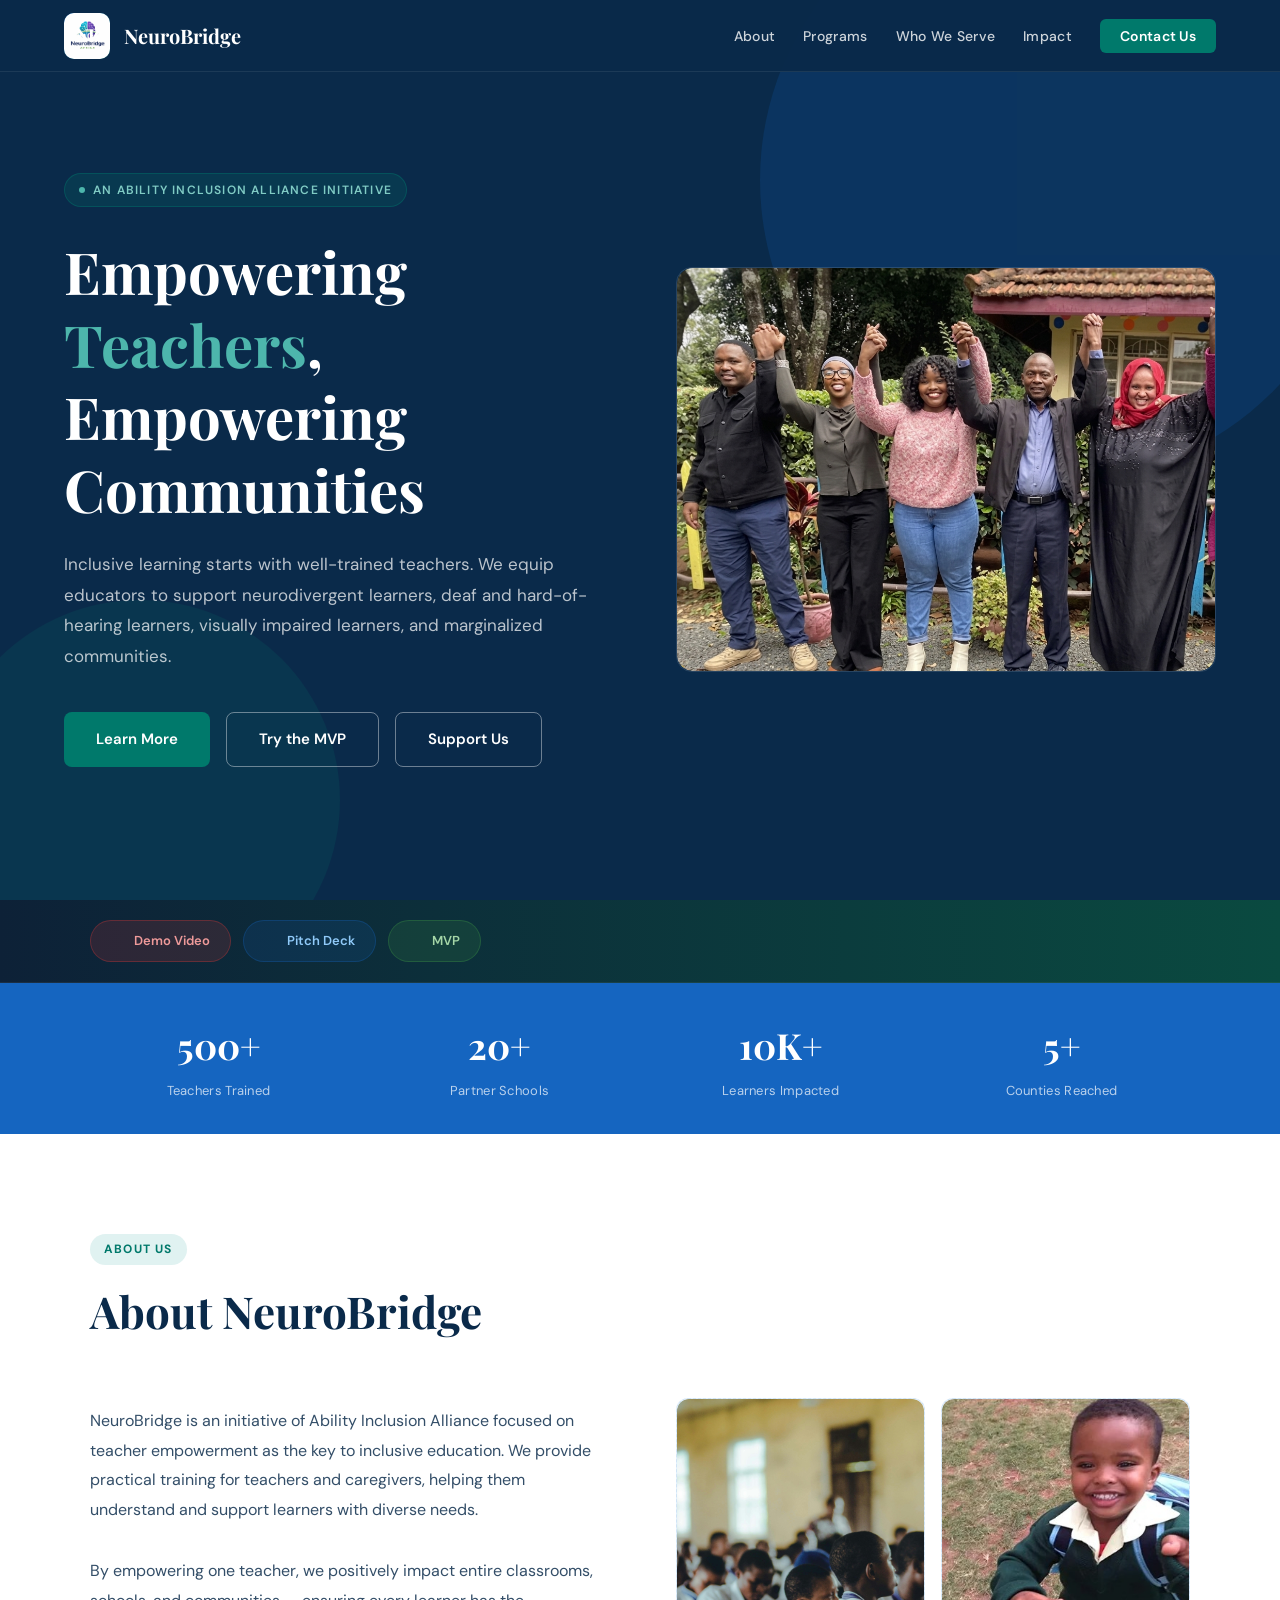
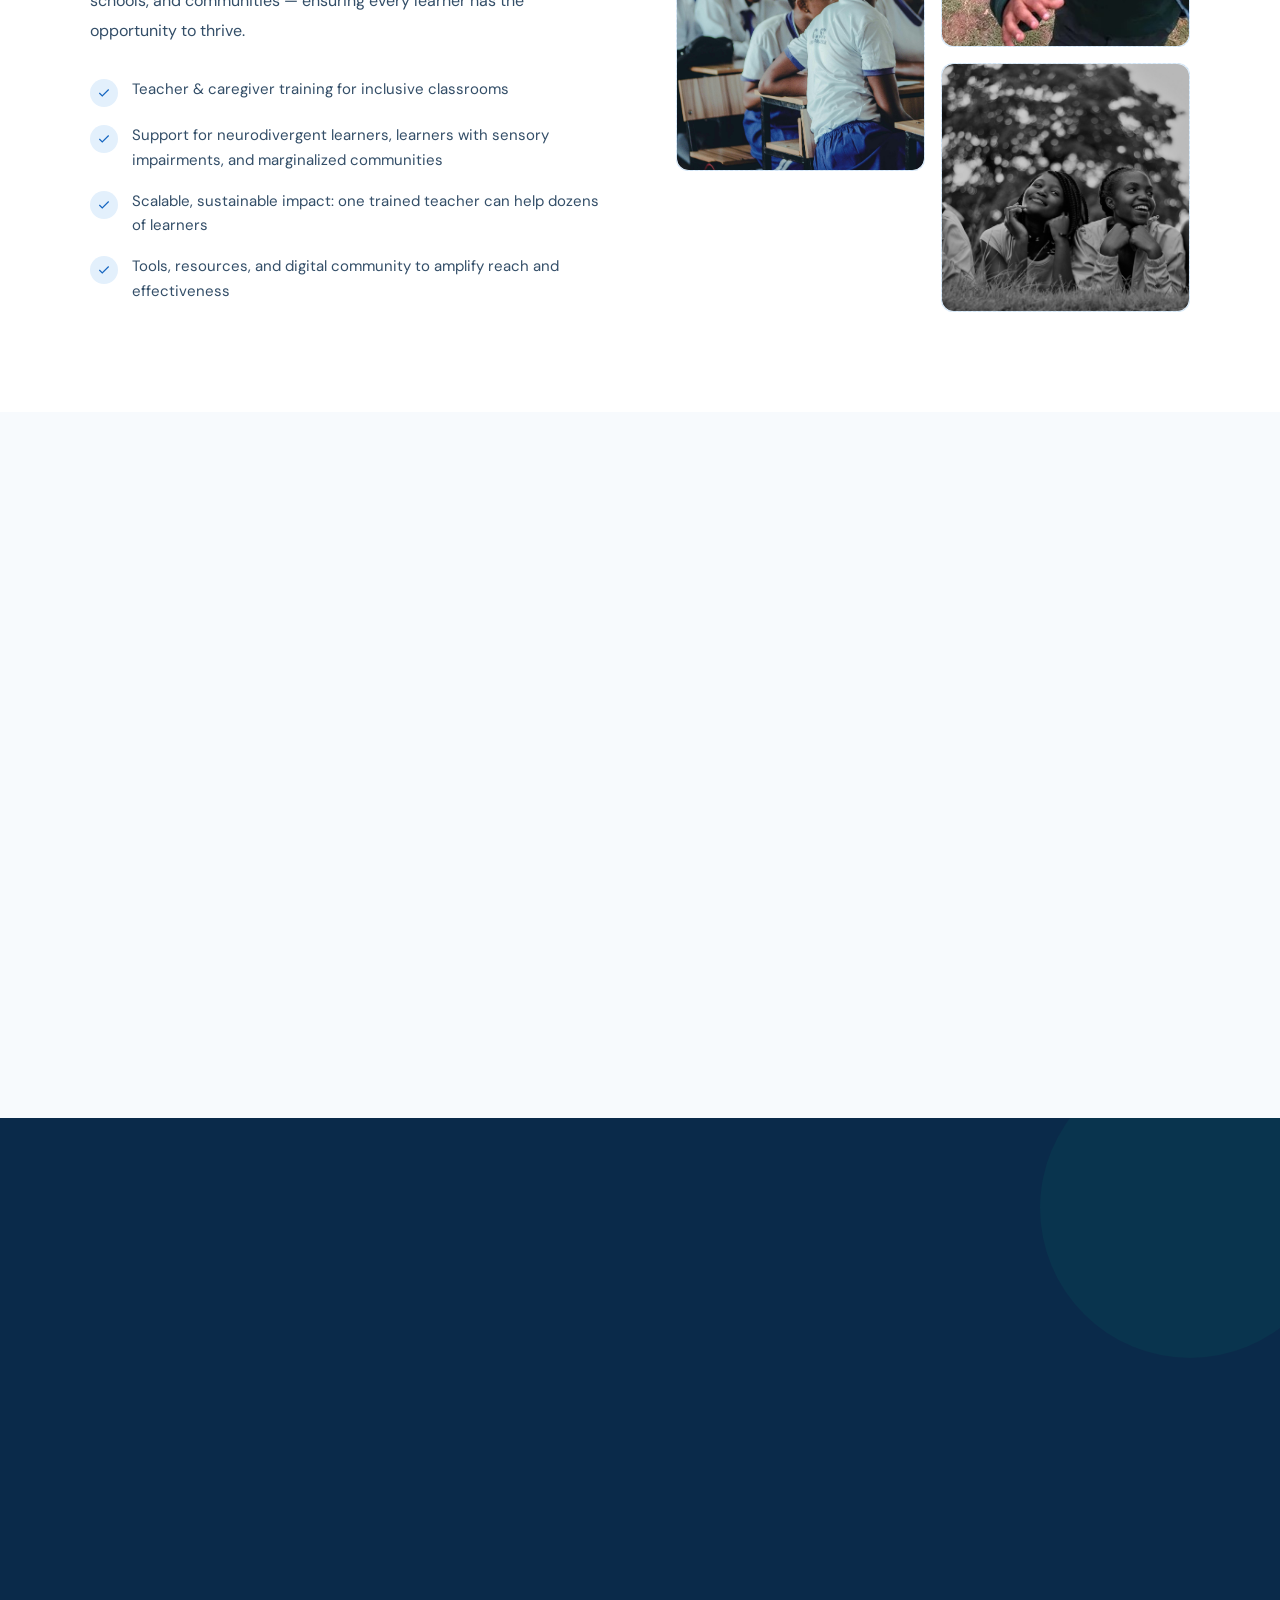
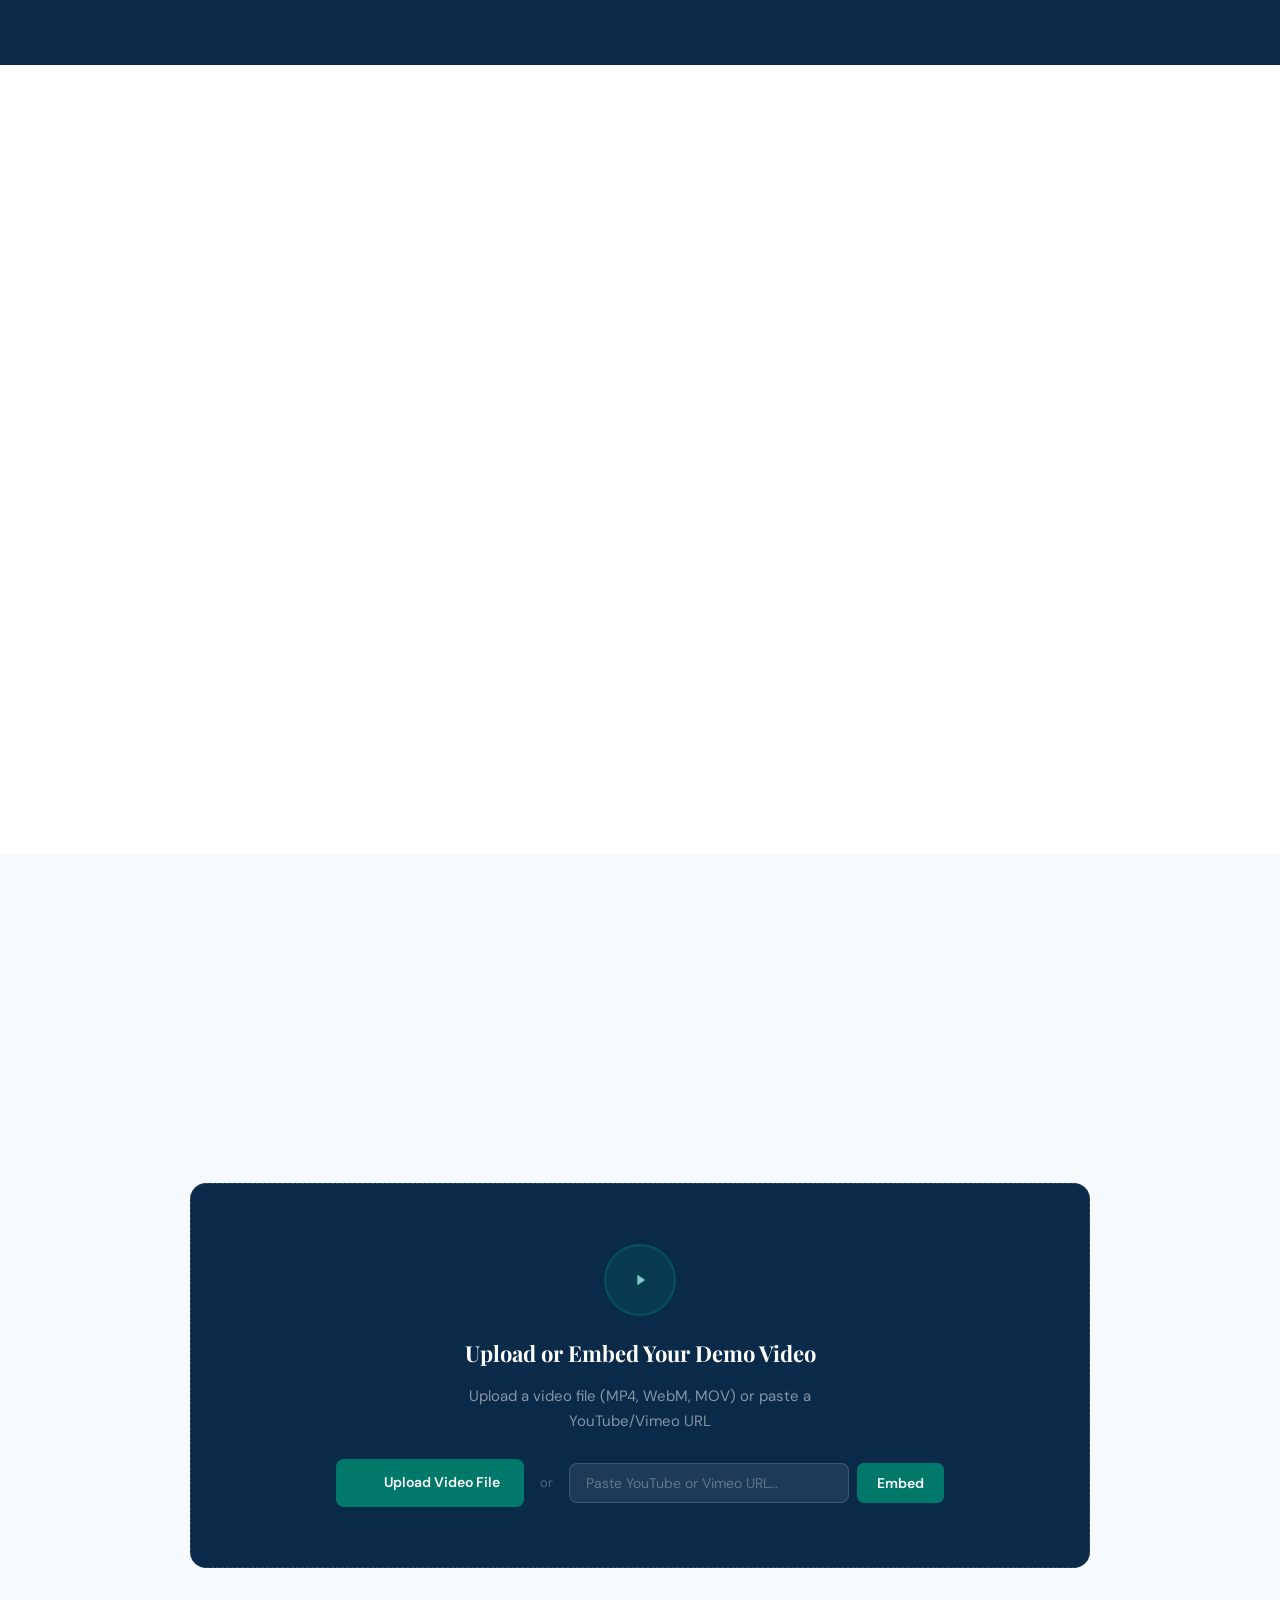
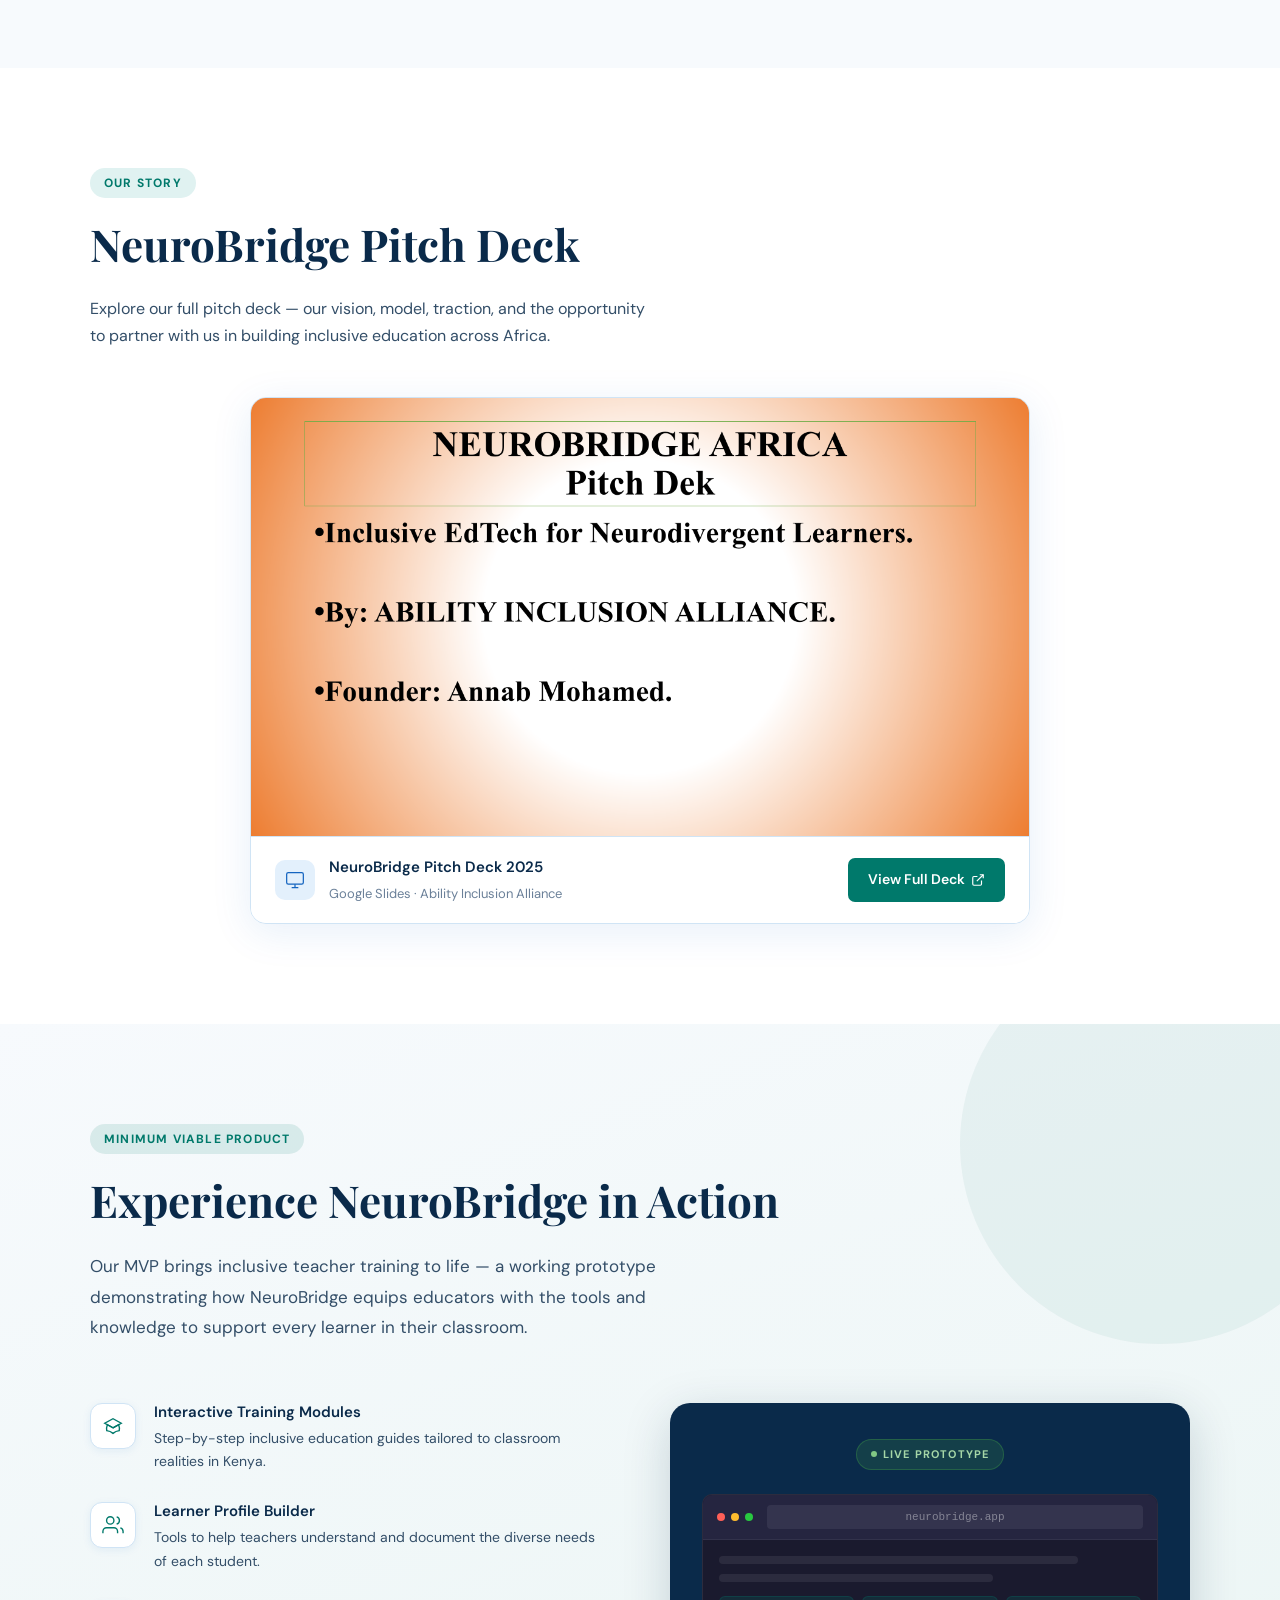
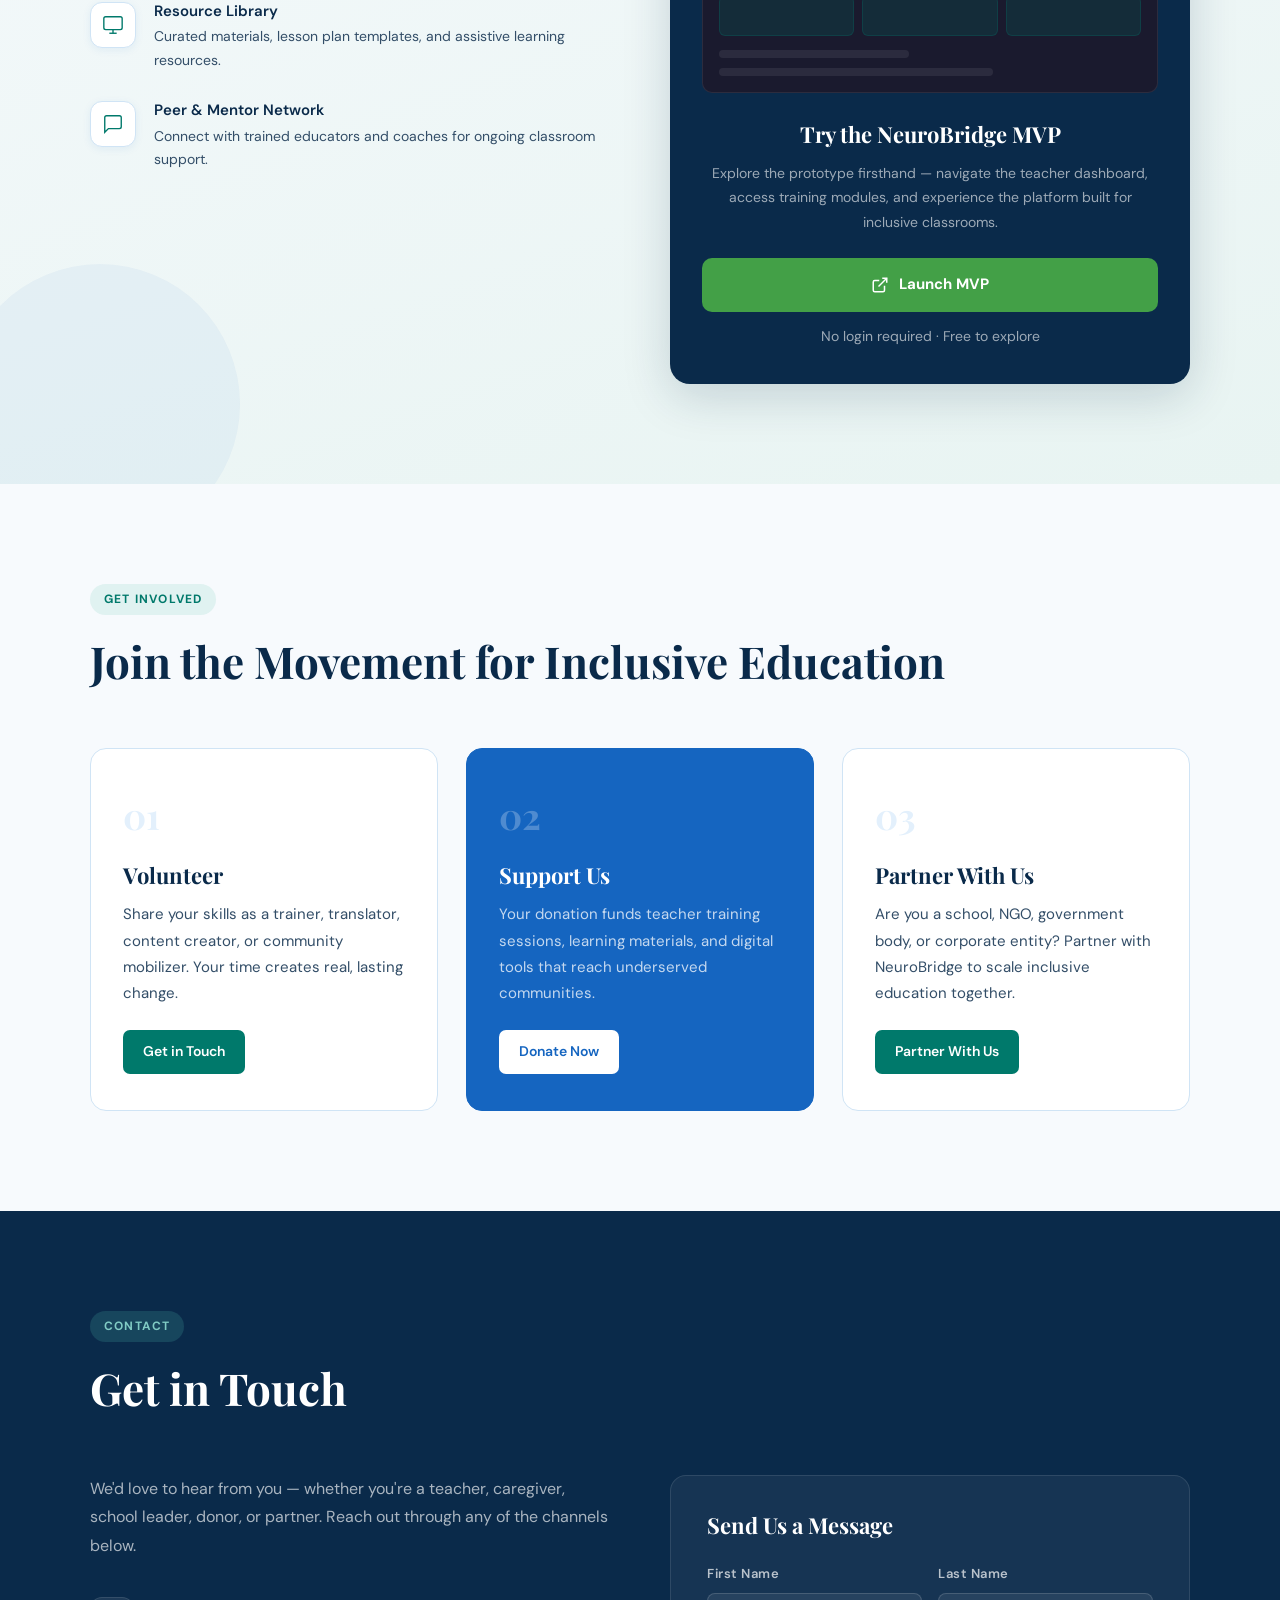
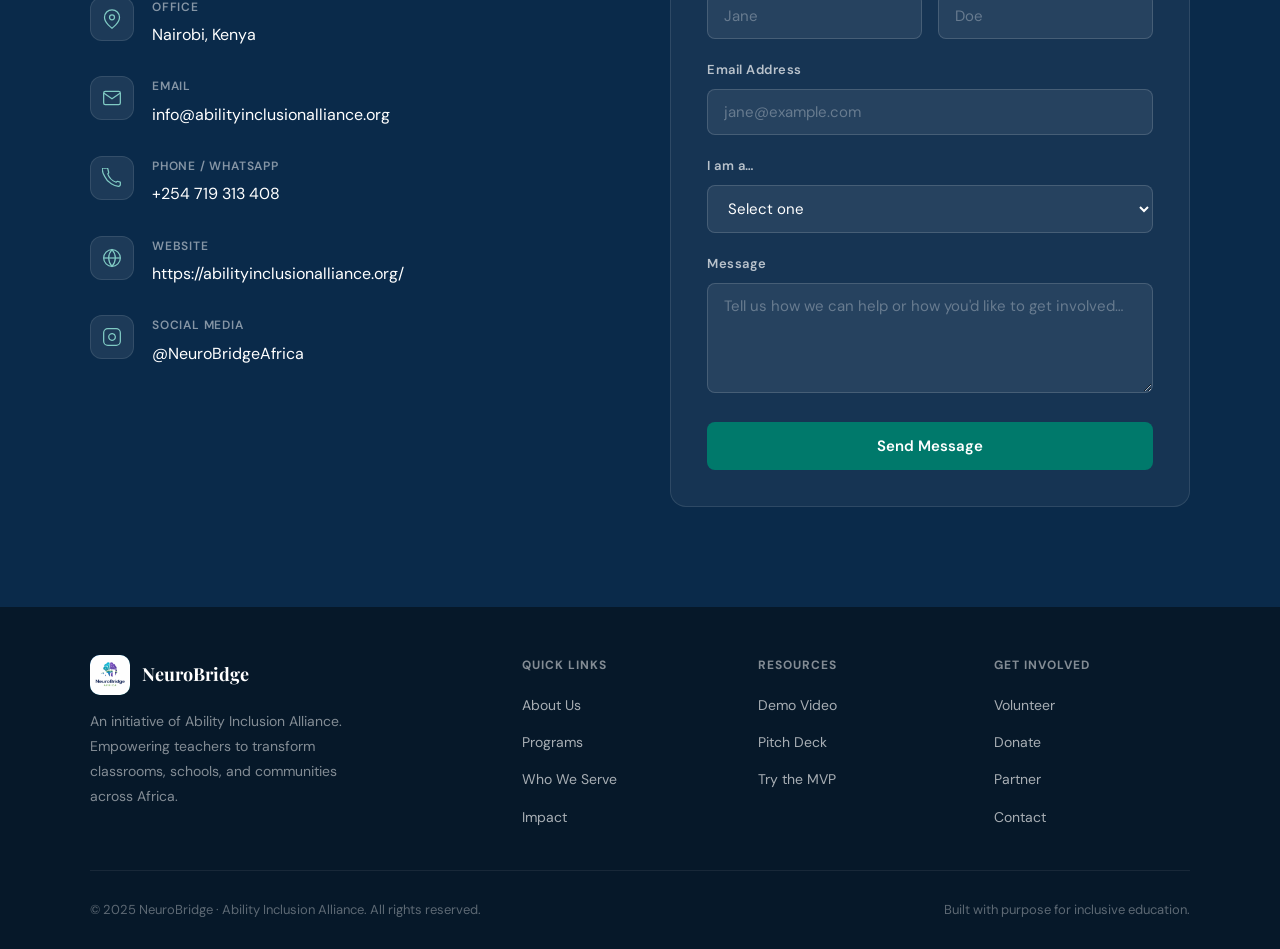
==== commit 16b681f3: "hero update" ====
--- a/index.html
+++ b/index.html
@@ -23,7 +23,6 @@
     <li><a href="#programs">Programs</a></li>
     <li><a href="#serve">Who We Serve</a></li>
     <li><a href="#impact">Impact</a></li>
-    <li><a href="#cchub">Apply</a></li>
     <li><a href="#contact" class="nav-cta">Contact Us</a></li>
   </ul>
   <button class="nav-hamburger" aria-label="Menu">
@@ -48,11 +47,6 @@
     <div class="hero-visual fade-up" style="animation-delay: 0.2s;">
       <div class="hero-img-main upload-zone" data-label="Hero Image" data-size="800×600px" data-target="hero-img">
         <img src="image1.png" alt="Hero" class="uploaded-img" onerror="this.style.display='none'; this.nextElementSibling.style.display='flex';" />
-        <div class="upload-placeholder">
-          <div class="img-icon"><svg viewBox="0 0 24 24" stroke-width="1.5"><rect x="3" y="3" width="18" height="18" rx="2"/><circle cx="8.5" cy="8.5" r="1.5"/><polyline points="21 15 16 10 5 21"/></svg></div>
-          <span>Hero Image</span>
-          <span style="font-size:11px; opacity:0.6">800×600px recommended</span>
-        </div>
       </div>
     </div>
   </div>
